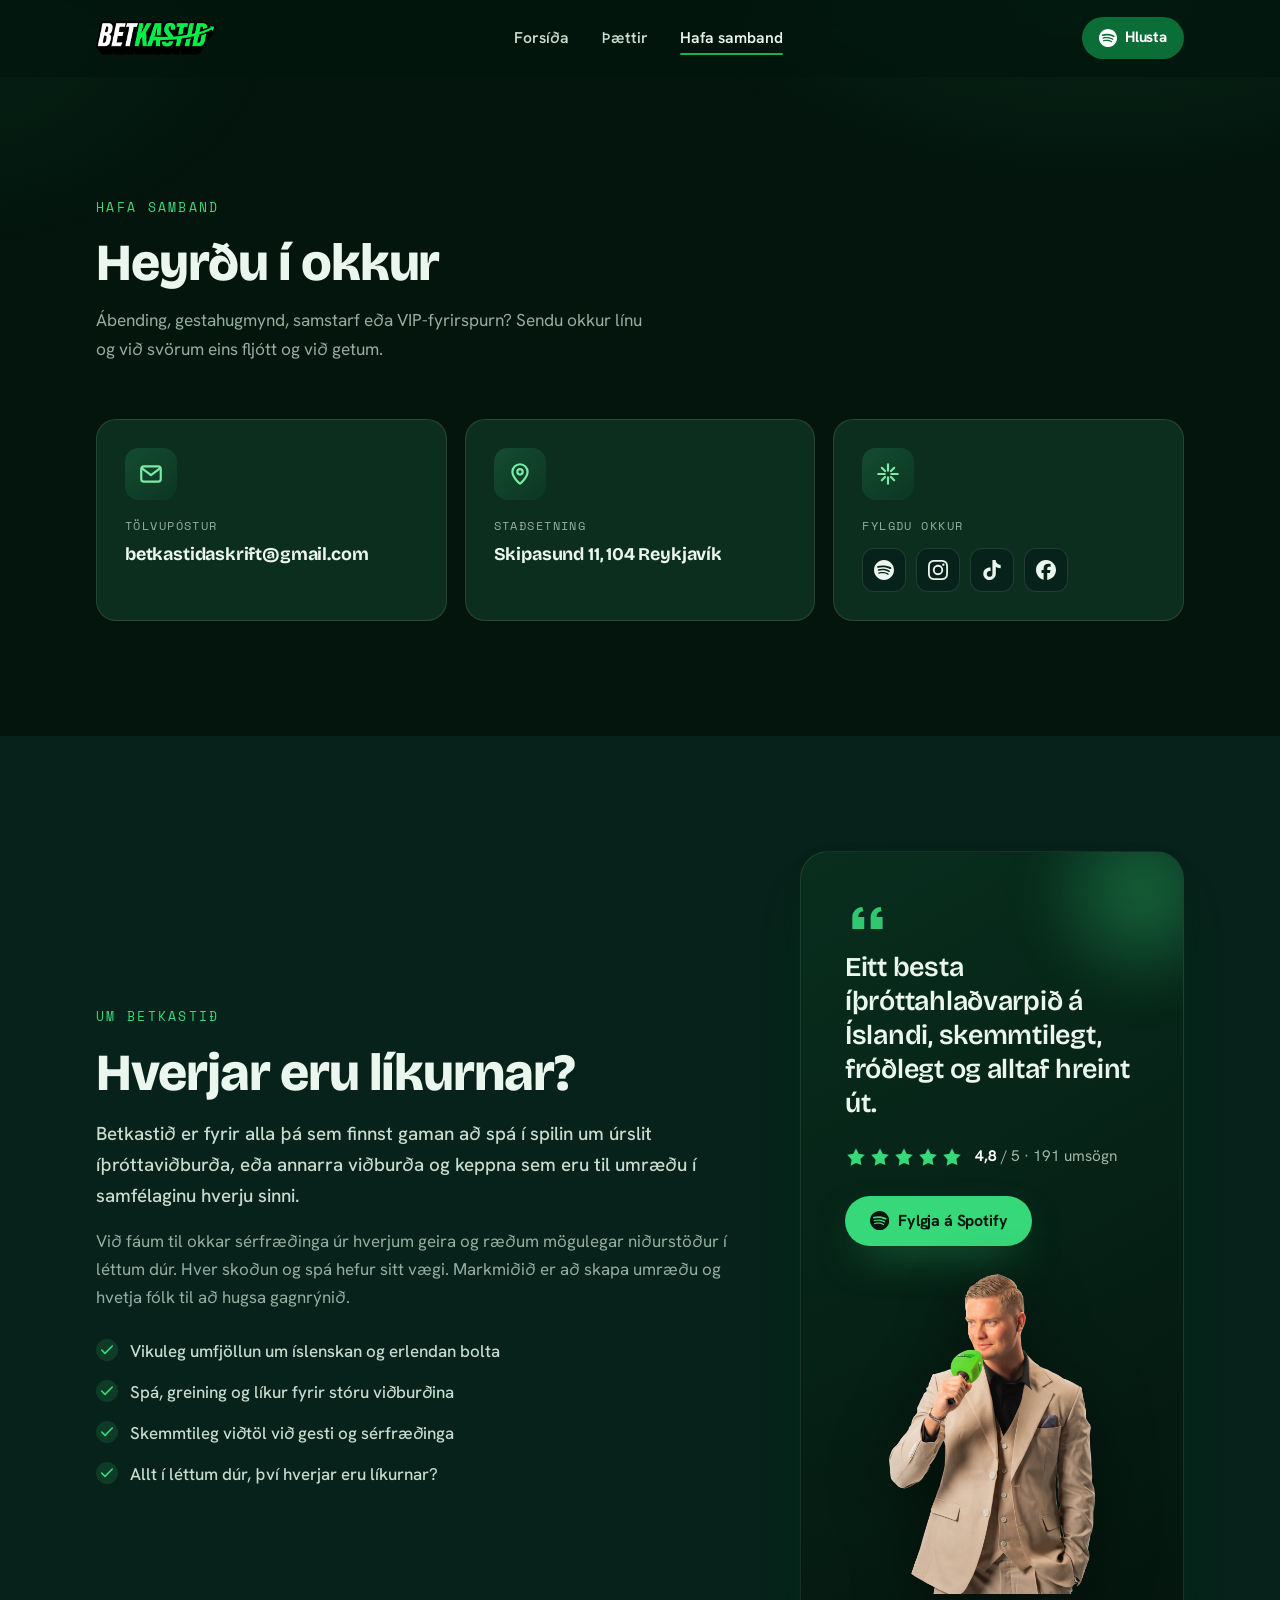
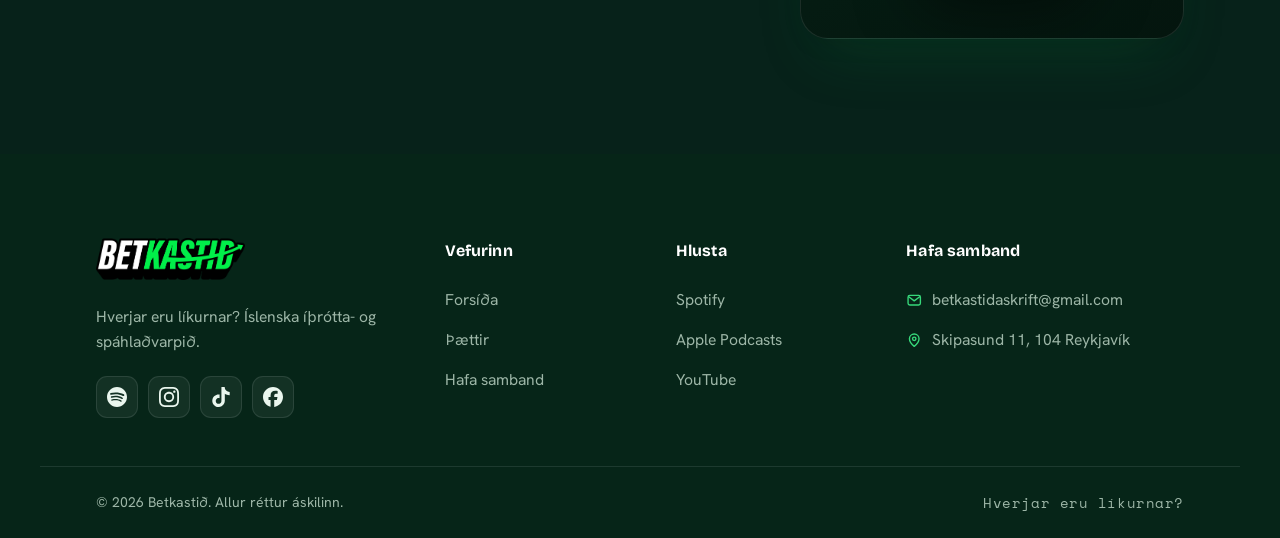
==== hafa-samband.html @ cb07dd70 "Episode pages, em-dash/responsible cleanup, merged "Annað" and sort - Clicking an episode now opens " ====
<!DOCTYPE html>
<html lang="is">
<head>
  <meta charset="UTF-8" />
  <meta name="viewport" content="width=device-width, initial-scale=1" />
  <script>document.documentElement.classList.add("js");</script>
  <title>Hafa samband · Betkastið</title>
  <meta name="description" content="Hafðu samband við Betkastið: tölvupóstur, staðsetning og samfélagsmiðlar, og lestu örstutt um hlaðvarpið." />
  <meta name="theme-color" content="#062518" />
  <meta name="color-scheme" content="dark" />
  <link rel="canonical" href="https://betkastid.is/hafa-samband.html" />

  <!-- Open Graph / social -->
  <meta property="og:type" content="website" />
  <meta property="og:title" content="Hafa samband · Betkastið" />
  <meta property="og:description" content="Hafðu samband við Betkastið: tölvupóstur, staðsetning og samfélagsmiðlar, og lestu örstutt um hlaðvarpið." />
  <meta property="og:locale" content="is_IS" />
  <meta property="og:site_name" content="Betkastið" />
  <meta property="og:url" content="https://betkastid.is/hafa-samband.html" />
  <meta property="og:image" content="https://betkastid.is/assets/cover-betkastid.jpg" />
  <meta property="og:image:width" content="1200" />
  <meta property="og:image:height" content="1200" />
  <meta property="og:image:alt" content="Betkastið, íþrótta- og spáhlaðvarp" />
  <meta name="twitter:card" content="summary_large_image" />
  <meta name="twitter:image" content="https://betkastid.is/assets/cover-betkastid.jpg" />

  <!-- Favicon / app icons -->
  <link rel="icon" type="image/png" sizes="32x32" href="assets/favicon-32.png" />
  <link rel="icon" type="image/png" sizes="512x512" href="assets/icon-512.png" />
  <link rel="apple-touch-icon" href="assets/apple-touch-icon.png" />

  <link rel="preconnect" href="https://fonts.googleapis.com" />
  <link rel="preconnect" href="https://fonts.gstatic.com" crossorigin />
  <link href="https://fonts.googleapis.com/css2?family=Bricolage+Grotesque:opsz,wght@12..96,600;12..96,700;12..96,800&family=Hanken+Grotesk:wght@400;500;600;700&family=Space+Mono:wght@400;700&display=swap" rel="stylesheet" />

  <link rel="stylesheet" href="styles.css" />
</head>
<body>
  <a class="skip-link" href="#efni">Beint í meginmál</a>

  <svg aria-hidden="true" focusable="false" width="0" height="0" style="position:absolute">
    <!-- Brand glyphs (fill, 24x24) -->
    <symbol id="i-spotify" viewBox="0 0 24 24"><path d="M12 0C5.4 0 0 5.4 0 12s5.4 12 12 12 12-5.4 12-12S18.66 0 12 0zm5.521 17.34c-.24.359-.66.48-1.021.24-2.82-1.74-6.36-2.101-10.561-1.141-.418.122-.779-.179-.899-.539-.12-.421.18-.78.54-.9 4.56-1.021 8.52-.6 11.64 1.32.42.18.479.659.301 1.02zm1.44-3.3c-.301.42-.841.6-1.262.3-3.239-1.98-8.159-2.58-11.939-1.38-.479.12-1.02-.12-1.14-.6-.12-.48.12-1.021.6-1.141C9.6 9.9 15 10.561 18.72 12.84c.361.181.54.78.241 1.2zm.12-3.36C15.24 8.4 8.82 8.16 5.16 9.301c-.6.179-1.2-.181-1.38-.721-.18-.601.18-1.2.72-1.381 4.26-1.26 11.28-1.02 15.721 1.621.539.3.719 1.02.419 1.56-.299.421-1.02.599-1.559.3z"/></symbol>
    <symbol id="i-apple" viewBox="0 0 24 24"><path d="M5.34 0A5.328 5.328 0 000 5.34v13.32A5.328 5.328 0 005.34 24h13.32A5.328 5.328 0 0024 18.66V5.34A5.328 5.328 0 0018.66 0zm6.525 2.568c2.336 0 4.448.902 6.056 2.587 1.224 1.272 1.912 2.619 2.264 4.392.12.59.12 2.2.007 2.864a8.506 8.506 0 01-3.24 5.296c-.608.46-2.096 1.261-2.336 1.261-.088 0-.096-.091-.056-.46.072-.592.144-.715.48-.856.536-.224 1.448-.874 2.008-1.435a7.644 7.644 0 002.008-3.536c.208-.824.184-2.656-.048-3.504-.728-2.696-2.928-4.792-5.624-5.352-.784-.16-2.208-.16-3 0-2.728.56-4.984 2.76-5.672 5.528-.184.752-.184 2.584 0 3.336.456 1.832 1.64 3.512 3.192 4.512.304.2.672.408.824.472.336.144.408.264.472.856.04.36.03.464-.056.464-.056 0-.464-.176-.896-.384l-.04-.03c-2.472-1.216-4.056-3.274-4.632-6.012-.144-.706-.168-2.392-.03-3.04.36-1.74 1.048-3.1 2.192-4.304 1.648-1.737 3.768-2.656 6.128-2.656zm.134 2.81c.409.004.803.04 1.106.106 2.784.62 4.76 3.408 4.376 6.174-.152 1.114-.536 2.03-1.216 2.88-.336.43-1.152 1.15-1.296 1.15-.023 0-.048-.272-.048-.603v-.605l.416-.496c1.568-1.878 1.456-4.502-.256-6.224-.664-.67-1.432-1.064-2.424-1.246-.64-.118-.776-.118-1.448-.008-1.02.167-1.81.562-2.512 1.256-1.72 1.704-1.832 4.342-.264 6.222l.413.496v.608c0 .336-.027.608-.06.608-.03 0-.264-.16-.512-.36l-.034-.011c-.832-.664-1.568-1.842-1.872-2.997-.184-.698-.184-2.024.008-2.72.504-1.878 1.888-3.335 3.808-4.019.41-.145 1.133-.22 1.814-.211zm-.13 2.99c.31 0 .62.06.844.178.488.253.888.745 1.04 1.259.464 1.578-1.208 2.96-2.72 2.254h-.015c-.712-.331-1.096-.956-1.104-1.77 0-.733.408-1.371 1.112-1.745.224-.117.534-.176.844-.176zm-.011 4.728c.988-.004 1.706.349 1.97.97.198.464.124 1.932-.218 4.302-.232 1.656-.36 2.074-.68 2.356-.44.39-1.064.498-1.656.288h-.003c-.716-.257-.87-.605-1.164-2.644-.341-2.37-.416-3.838-.218-4.302.262-.616.974-.966 1.97-.97z"/></symbol>
    <symbol id="i-youtube" viewBox="0 0 24 24"><path d="M23.498 6.186a3.016 3.016 0 0 0-2.122-2.136C19.505 3.545 12 3.545 12 3.545s-7.505 0-9.377.505A3.017 3.017 0 0 0 .502 6.186C0 8.07 0 12 0 12s0 3.93.502 5.814a3.016 3.016 0 0 0 2.122 2.136c1.871.505 9.376.505 9.376.505s7.505 0 9.377-.505a3.015 3.015 0 0 0 2.122-2.136C24 15.93 24 12 24 12s0-3.93-.502-5.814zM9.545 15.568V8.432L15.818 12l-6.273 3.568z"/></symbol>
    <symbol id="i-instagram" viewBox="0 0 24 24"><path d="M7.0301.084c-1.2768.0602-2.1487.264-2.911.5634-.7888.3075-1.4575.72-2.1228 1.3877-.6652.6677-1.075 1.3368-1.3802 2.127-.2954.7638-.4956 1.6365-.552 2.914-.0564 1.2775-.0689 1.6882-.0626 4.947.0062 3.2586.0206 3.6671.0825 4.9473.061 1.2765.264 2.1482.5635 2.9107.308.7889.72 1.4573 1.388 2.1228.6679.6655 1.3365 1.0743 2.1285 1.38.7632.295 1.6361.4961 2.9134.552 1.2773.056 1.6884.069 4.9462.0627 3.2578-.0062 3.668-.0207 4.9478-.0814 1.28-.0607 2.147-.2652 2.9098-.5633.7889-.3086 1.4578-.72 2.1228-1.3881.665-.6682 1.0745-1.3378 1.3795-2.1284.2957-.7632.4966-1.636.552-2.9124.056-1.2809.0692-1.6898.063-4.948-.0063-3.2583-.021-3.6668-.0817-4.9465-.0607-1.2797-.264-2.1487-.5633-2.9117-.3084-.7889-.72-1.4568-1.3876-2.1228C21.2982 1.33 20.628.9208 19.8378.6165 19.074.321 18.2017.1197 16.9244.0645 15.6471.0093 15.236-.005 11.977.0014 8.718.0076 8.31.0215 7.0301.0839m.1402 21.6932c-1.17-.0509-1.8053-.2453-2.2287-.408-.5606-.216-.96-.4771-1.3819-.895-.422-.4178-.6811-.8186-.9-1.378-.1644-.4234-.3624-1.058-.4171-2.228-.0595-1.2645-.072-1.6442-.079-4.848-.007-3.2037.0053-3.583.0607-4.848.05-1.169.2456-1.805.408-2.2282.216-.5613.4762-.96.895-1.3816.4188-.4217.8184-.6814 1.3783-.9003.423-.1651 1.0575-.3614 2.227-.4171 1.2655-.06 1.6447-.072 4.848-.079 3.2033-.007 3.5835.005 4.8495.0608 1.169.0508 1.8053.2445 2.228.408.5608.216.96.4754 1.3816.895.4217.4194.6816.8176.9005 1.3787.1653.4217.3617 1.056.4169 2.2263.0602 1.2655.0739 1.645.0796 4.848.0058 3.203-.0055 3.5834-.061 4.848-.051 1.17-.245 1.8055-.408 2.2294-.216.5604-.4763.96-.8954 1.3814-.419.4215-.8181.6811-1.3783.9-.4224.1649-1.0577.3617-2.2262.4174-1.2656.0595-1.6448.072-4.8493.079-3.2045.007-3.5825-.006-4.848-.0608M16.953 5.5864A1.44 1.44 0 1 0 18.39 4.144a1.44 1.44 0 0 0-1.437 1.4424M5.8385 12.012c.0067 3.4032 2.7706 6.1557 6.173 6.1493 3.4026-.0065 6.157-2.7701 6.1506-6.1733-.0065-3.4032-2.771-6.1565-6.174-6.1498-3.403.0067-6.156 2.771-6.1496 6.1738M8 12.0077a4 4 0 1 1 4.008 3.9921A3.9996 3.9996 0 0 1 8 12.0077"/></symbol>
    <symbol id="i-tiktok" viewBox="0 0 24 24"><path d="M12.525.02c1.31-.02 2.61-.01 3.91-.02.08 1.53.63 3.09 1.75 4.17 1.12 1.11 2.7 1.62 4.24 1.79v4.03c-1.44-.05-2.89-.35-4.2-.97-.57-.26-1.1-.59-1.62-.93-.01 2.92.01 5.84-.02 8.75-.08 1.4-.54 2.79-1.35 3.94-1.31 1.92-3.58 3.17-5.91 3.21-1.43.08-2.86-.31-4.08-1.03-2.02-1.19-3.44-3.37-3.65-5.71-.02-.5-.03-1-.01-1.49.18-1.9 1.12-3.72 2.58-4.96 1.66-1.44 3.98-2.13 6.15-1.72.02 1.48-.04 2.96-.04 4.44-.99-.32-2.15-.23-3.02.37-.63.41-1.11 1.04-1.36 1.75-.21.51-.15 1.07-.14 1.61.24 1.64 1.82 3.02 3.5 2.87 1.12-.01 2.19-.66 2.77-1.61.19-.33.4-.67.41-1.06.1-1.79.06-3.57.07-5.36.01-4.03-.01-8.05.02-12.07z"/></symbol>
    <symbol id="i-facebook" viewBox="0 0 24 24"><path d="M9.101 23.691v-7.98H6.627v-3.667h2.474v-1.58c0-4.085 1.848-5.978 5.858-5.978.401 0 .955.042 1.468.103a8.68 8.68 0 0 1 1.141.195v3.325a8.623 8.623 0 0 0-.653-.036 26.805 26.805 0 0 0-.733-.009c-.707 0-1.259.096-1.675.309a1.686 1.686 0 0 0-.679.622c-.258.42-.374.995-.374 1.752v1.297h3.919l-.386 2.103-.287 1.564h-3.246v8.245C19.396 23.238 24 18.179 24 12.044c0-6.627-5.373-12-12-12s-12 5.373-12 12c0 5.625 3.872 10.35 9.101 11.647z"/></symbol>

    <!-- UI glyphs (stroke, 24x24) -->
    <symbol id="i-play" viewBox="0 0 24 24"><path d="M7 5.5v13a1 1 0 0 0 1.52.86l10.5-6.5a1 1 0 0 0 0-1.72L8.52 4.64A1 1 0 0 0 7 5.5Z"/></symbol>
    <symbol id="i-pause" viewBox="0 0 24 24"><rect x="6" y="5" width="4" height="14" rx="1.4"/><rect x="14" y="5" width="4" height="14" rx="1.4"/></symbol>
    <symbol id="i-arrow-ur" viewBox="0 0 24 24" fill="none" stroke="currentColor" stroke-width="2" stroke-linecap="round" stroke-linejoin="round"><path d="M7 17 17 7"/><path d="M8 7h9v9"/></symbol>
    <symbol id="i-arrow-r" viewBox="0 0 24 24" fill="none" stroke="currentColor" stroke-width="2" stroke-linecap="round" stroke-linejoin="round"><path d="M5 12h14"/><path d="m13 6 6 6-6 6"/></symbol>
    <symbol id="i-menu" viewBox="0 0 24 24" fill="none" stroke="currentColor" stroke-width="2" stroke-linecap="round"><path d="M3 6h18M3 12h18M3 18h18"/></symbol>
    <symbol id="i-close" viewBox="0 0 24 24" fill="none" stroke="currentColor" stroke-width="2" stroke-linecap="round"><path d="M6 6 18 18M18 6 6 18"/></symbol>
    <symbol id="i-search" viewBox="0 0 24 24" fill="none" stroke="currentColor" stroke-width="2" stroke-linecap="round" stroke-linejoin="round"><circle cx="11" cy="11" r="7"/><path d="m20 20-3.6-3.6"/></symbol>
    <symbol id="i-star" viewBox="0 0 24 24"><path d="m12 2.5 2.95 5.98 6.6.96-4.77 4.65 1.12 6.57L12 18.56l-5.9 3.1 1.13-6.57L2.45 9.44l6.6-.96L12 2.5Z"/></symbol>
    <symbol id="i-check" viewBox="0 0 24 24" fill="none" stroke="currentColor" stroke-width="2.4" stroke-linecap="round" stroke-linejoin="round"><path d="m20 6-11 11-5-5"/></symbol>
    <symbol id="i-trend" viewBox="0 0 24 24" fill="none" stroke="currentColor" stroke-width="2" stroke-linecap="round" stroke-linejoin="round"><path d="M3 17 9 11l4 4 8-8"/><path d="M15 4h6v6"/></symbol>
    <symbol id="i-mic" viewBox="0 0 24 24" fill="none" stroke="currentColor" stroke-width="2" stroke-linecap="round" stroke-linejoin="round"><rect x="9" y="2" width="6" height="12" rx="3"/><path d="M5 11a7 7 0 0 0 14 0M12 18v4"/></symbol>
    <symbol id="i-calendar" viewBox="0 0 24 24" fill="none" stroke="currentColor" stroke-width="2" stroke-linecap="round" stroke-linejoin="round"><rect x="3" y="5" width="18" height="16" rx="2.5"/><path d="M3 9h18M8 3v4M16 3v4"/></symbol>
    <symbol id="i-ball" viewBox="0 0 24 24" fill="none" stroke="currentColor" stroke-width="2" stroke-linecap="round" stroke-linejoin="round"><circle cx="12" cy="12" r="9"/><path d="M12 7.5 15.5 10l-1.3 4h-4.4L8.5 10 12 7.5Z"/><path d="M12 3v4.5M5 9.5l3.5.5M19 9.5l-3.5.5M8 21l1.8-4M16 21l-1.8-4"/></symbol>
    <symbol id="i-trophy" viewBox="0 0 24 24" fill="none" stroke="currentColor" stroke-width="2" stroke-linecap="round" stroke-linejoin="round"><path d="M7 4h10v5a5 5 0 0 1-10 0V4Z"/><path d="M7 6H4v1a3 3 0 0 0 3 3M17 6h3v1a3 3 0 0 1-3 3M9 19h6M12 14v5"/></symbol>
    <symbol id="i-shield" viewBox="0 0 24 24" fill="none" stroke="currentColor" stroke-width="2" stroke-linecap="round" stroke-linejoin="round"><path d="M12 3 5 6v5c0 4.2 2.9 8 7 9 4.1-1 7-4.8 7-9V6l-7-3Z"/><path d="m9.5 12 1.8 1.8 3.5-3.6"/></symbol>
    <symbol id="i-mail" viewBox="0 0 24 24" fill="none" stroke="currentColor" stroke-width="2" stroke-linecap="round" stroke-linejoin="round"><rect x="3" y="5" width="18" height="14" rx="2.5"/><path d="m4 7 8 6 8-6"/></symbol>
    <symbol id="i-pin" viewBox="0 0 24 24" fill="none" stroke="currentColor" stroke-width="2" stroke-linecap="round" stroke-linejoin="round"><path d="M12 21s7-5.5 7-11a7 7 0 0 0-14 0c0 5.5 7 11 7 11Z"/><circle cx="12" cy="10" r="2.5"/></symbol>
    <symbol id="i-spark" viewBox="0 0 24 24" fill="none" stroke="currentColor" stroke-width="2" stroke-linecap="round" stroke-linejoin="round"><path d="M12 3v6M12 15v6M3 12h6M15 12h6"/><path d="m6.3 6.3 3 3M14.7 14.7l3 3M17.7 6.3l-3 3M9.3 14.7l-3 3"/></symbol>
    <symbol id="i-quote" viewBox="0 0 24 24"><path d="M9.5 6C6.5 6 4 8.5 4 11.5V18h6.5v-6.5H7.2c0-1.8 1-3 2.8-3.2L9.5 6Zm10 0c-3 0-5.5 2.5-5.5 5.5V18H20.5v-6.5h-3.3c0-1.8 1-3 2.8-3.2L19.5 6Z"/></symbol>
  </svg>

  <!-- ============ HEADER ============ -->
  <header class="site-header" id="efst" data-header>
    <div class="container header-inner">
      <a class="brand" href="index.html" aria-label="Betkastið forsíða">
        <img class="brand-logo" src="assets/logo-betkastid.png" alt="Betkastið" width="778" height="220" />
      </a>

      <nav class="nav" id="primary-nav" aria-label="Aðalvalmynd">
        <a href="index.html">Forsíða</a>
        <a href="thaettir.html">Þættir</a>
        <a href="hafa-samband.html" aria-current="page">Hafa samband</a>
      </nav>

      <div class="header-actions">
        <a class="btn btn-primary btn-sm" href="https://open.spotify.com/show/7bT5TGtyCpSrZZnTYmk7fm" target="_blank" rel="noopener">
          <svg class="ic" aria-hidden="true"><use href="#i-spotify"></use></svg>
          <span>Hlusta</span>
        </a>
        <button class="nav-toggle" type="button" aria-label="Opna valmynd" aria-expanded="false" aria-controls="primary-nav" data-nav-toggle>
          <svg class="ic" aria-hidden="true"><use href="#i-menu"></use></svg>
        </button>
      </div>
    </div>
  </header>

  <main id="efni">

    <!-- ============ CONTACT ============ -->
    <section class="section" id="hafa-samband">
      <div class="container">
        <header class="section-head" data-reveal>
          <p class="eyebrow">Hafa samband</p>
          <h1 class="section-title">Heyrðu í okkur</h1>
          <p class="section-sub">Ábending, gestahugmynd, samstarf eða VIP-fyrirspurn? Sendu okkur línu og við svörum eins fljótt og við getum.</p>
        </header>

        <div class="contact-grid">
          <a class="contact-card" href="mailto:betkastidaskrift@gmail.com" data-reveal>
            <span class="contact-ic"><svg aria-hidden="true"><use href="#i-mail"></use></svg></span>
            <span class="contact-label">Tölvupóstur</span>
            <span class="contact-value">betkastidaskrift@gmail.com</span>
          </a>
          <div class="contact-card" data-reveal>
            <span class="contact-ic"><svg aria-hidden="true"><use href="#i-pin"></use></svg></span>
            <span class="contact-label">Staðsetning</span>
            <span class="contact-value">Skipasund 11, 104 Reykjavík</span>
          </div>
          <div class="contact-card" data-reveal>
            <span class="contact-ic"><svg aria-hidden="true"><use href="#i-spark"></use></svg></span>
            <span class="contact-label">Fylgdu okkur</span>
            <span class="contact-socials">
              <a href="https://open.spotify.com/show/7bT5TGtyCpSrZZnTYmk7fm" target="_blank" rel="noopener" aria-label="Spotify"><svg class="ic" aria-hidden="true"><use href="#i-spotify"></use></svg></a>
              <a href="https://www.instagram.com/betkastid/" target="_blank" rel="noopener" aria-label="Instagram"><svg class="ic" aria-hidden="true"><use href="#i-instagram"></use></svg></a>
              <a href="https://www.tiktok.com/@betkastid" target="_blank" rel="noopener" aria-label="TikTok"><svg class="ic" aria-hidden="true"><use href="#i-tiktok"></use></svg></a>
              <a href="https://www.facebook.com/search/top?q=Betkasti%C3%B0" target="_blank" rel="noopener" aria-label="Facebook"><svg class="ic" aria-hidden="true"><use href="#i-facebook"></use></svg></a>
            </span>
          </div>
        </div>
      </div>
    </section>

    <!-- ============ ABOUT ============ -->
    <section class="section section-alt" id="um">
      <div class="container about-grid">
        <div class="about-copy" data-reveal>
          <p class="eyebrow">Um Betkastið</p>
          <h2 class="section-title">Hverjar eru líkurnar?</h2>
          <p class="about-lead">
            Betkastið er fyrir alla þá sem finnst gaman að spá í spilin um úrslit
            íþróttaviðburða, eða annarra viðburða og keppna sem eru til umræðu í
            samfélaginu hverju sinni.
          </p>
          <p>
            Við fáum til okkar sérfræðinga úr hverjum geira og ræðum mögulegar
            niðurstöður í léttum dúr. Hver skoðun og spá hefur sitt vægi. Markmiðið
            er að skapa umræðu og hvetja fólk til að hugsa gagnrýnið.
          </p>
          <ul class="about-list">
            <li><svg class="ic" aria-hidden="true"><use href="#i-check"></use></svg> Vikuleg umfjöllun um íslenskan og erlendan bolta</li>
            <li><svg class="ic" aria-hidden="true"><use href="#i-check"></use></svg> Spá, greining og líkur fyrir stóru viðburðina</li>
            <li><svg class="ic" aria-hidden="true"><use href="#i-check"></use></svg> Skemmtileg viðtöl við gesti og sérfræðinga</li>
            <li><svg class="ic" aria-hidden="true"><use href="#i-check"></use></svg> Allt í léttum dúr, því hverjar eru líkurnar?</li>
          </ul>
        </div>

        <aside class="about-panel" data-reveal>
          <svg class="quote-mark" aria-hidden="true"><use href="#i-quote"></use></svg>
          <p class="about-quote">Eitt besta íþróttahlaðvarpið á Íslandi, skemmtilegt, fróðlegt og alltaf hreint út.</p>
          <div class="about-rate">
            <span class="stars stars-lg" aria-hidden="true">
              <svg class="ic"><use href="#i-star"></use></svg>
              <svg class="ic"><use href="#i-star"></use></svg>
              <svg class="ic"><use href="#i-star"></use></svg>
              <svg class="ic"><use href="#i-star"></use></svg>
              <svg class="ic"><use href="#i-star"></use></svg>
            </span>
            <span class="about-rate-num"><strong>4,8</strong> / 5 · 191 umsögn</span>
          </div>
          <a class="btn btn-bright about-cta" href="https://open.spotify.com/show/7bT5TGtyCpSrZZnTYmk7fm" target="_blank" rel="noopener">
            <svg class="ic" aria-hidden="true"><use href="#i-spotify"></use></svg>
            Fylgja á Spotify
          </a>
          <img class="about-host" src="assets/host-mic.webp" alt="Umsjónarmaður Betkastsins með græna hljóðnemann" width="800" height="1240" loading="lazy" />
        </aside>
      </div>
    </section>
  </main>

  <!-- ============ FOOTER ============ -->
  <footer class="site-footer">
    <div class="container footer-grid">
      <div class="footer-brand">
        <a class="brand brand-footer" href="index.html" aria-label="Betkastið forsíða">
          <img class="brand-logo brand-logo-footer" src="assets/logo-betkastid.png" alt="Betkastið" width="778" height="220" />
        </a>
        <p class="footer-tag">Hverjar eru líkurnar? Íslenska íþrótta- og spáhlaðvarpið.</p>
        <div class="footer-social">
          <a href="https://open.spotify.com/show/7bT5TGtyCpSrZZnTYmk7fm" target="_blank" rel="noopener" aria-label="Betkastið á Spotify"><svg class="ic" aria-hidden="true"><use href="#i-spotify"></use></svg></a>
          <a href="https://www.instagram.com/betkastid/" target="_blank" rel="noopener" aria-label="Betkastið á Instagram"><svg class="ic" aria-hidden="true"><use href="#i-instagram"></use></svg></a>
          <a href="https://www.tiktok.com/@betkastid" target="_blank" rel="noopener" aria-label="Betkastið á TikTok"><svg class="ic" aria-hidden="true"><use href="#i-tiktok"></use></svg></a>
          <a href="https://www.facebook.com/search/top?q=Betkasti%C3%B0" target="_blank" rel="noopener" aria-label="Betkastið á Facebook"><svg class="ic" aria-hidden="true"><use href="#i-facebook"></use></svg></a>
        </div>
      </div>

      <nav class="footer-col" aria-label="Vefurinn">
        <h3>Vefurinn</h3>
        <a href="index.html">Forsíða</a>
        <a href="thaettir.html">Þættir</a>
        <a href="hafa-samband.html">Hafa samband</a>
      </nav>

      <nav class="footer-col" aria-label="Hlusta">
        <h3>Hlusta</h3>
        <a href="https://open.spotify.com/show/7bT5TGtyCpSrZZnTYmk7fm" target="_blank" rel="noopener">Spotify</a>
        <a href="https://podcasts.apple.com/is/search?term=Betkasti%C3%B0" target="_blank" rel="noopener">Apple Podcasts</a>
        <a href="https://www.youtube.com/results?search_query=Betkasti%C3%B0" target="_blank" rel="noopener">YouTube</a>
      </nav>

      <div class="footer-col">
        <h3>Hafa samband</h3>
        <a href="mailto:betkastidaskrift@gmail.com">
          <svg class="ic ic-inline" aria-hidden="true"><use href="#i-mail"></use></svg>
          betkastidaskrift@gmail.com
        </a>
        <p class="footer-contact">
          <svg class="ic ic-inline" aria-hidden="true"><use href="#i-pin"></use></svg>
          Skipasund 11, 104 Reykjavík
        </p>
      </div>
    </div>

    <div class="container footer-bottom">
      <p>© <span data-year>2026</span> Betkastið. Allur réttur áskilinn.</p>
      <p class="footer-meta">Hverjar eru líkurnar?</p>
    </div>
  </footer>

  <script src="script.js" defer></script>
</body>
</html>
---- styles.css ----
/* =================================================================
   Betkastið — landing page
   Aesthetic: editorial sports-book. Light base, deep-emerald drama,
   vivid green accents. Bricolage Grotesque / Hanken Grotesk / Space Mono.
   ================================================================= */

/* ---------- Tokens ---------- */
:root {
  /* Surfaces (dark emerald base) */
  --bg:          #04150E;
  --bg-alt:      #07221A;
  --surface:     #0C2E1F;
  --surface-2:   #0A2A1C;

  /* Ink (on dark) */
  --ink:         #EAF6EE;
  --ink-soft:    #C7DBCF;
  --muted:       #95AEA0;
  --line:        rgba(233,246,238,.12);
  --line-strong: rgba(233,246,238,.22);

  /* Greens */
  --green-900:   #06231A;
  --green-800:   #0A3322;
  --green-700:   #0A6E36;
  --green-600:   #0E8F45;
  --green-500:   #17B257;
  --green-400:   #36D87A;
  --green-300:   #7CEBA8;
  --green-ink:   #0A5C2E;

  /* Deep emerald (dark sections) */
  --emerald-950: #04150E;
  --emerald-900: #062518;
  --emerald-850: #082E1E;
  --on-dark:     #EAF6EE;
  --on-dark-mut: #9DB6A7;

  /* Effects */
  --shadow-sm:  0 1px 2px rgba(8,19,12,.06), 0 1px 1px rgba(8,19,12,.04);
  --shadow-md:  0 4px 12px -2px rgba(8,19,12,.08), 0 12px 28px -10px rgba(10,110,54,.16);
  --shadow-lg:  0 8px 24px -6px rgba(8,19,12,.12), 0 30px 60px -22px rgba(10,110,54,.30);
  --shadow-bright: 0 18px 44px -16px rgba(54,216,122,.55);

  --radius:    20px;
  --radius-sm: 12px;
  --radius-lg: 28px;

  --container: 1200px;
  --gutter: clamp(20px, 5vw, 56px);

  --ease: cubic-bezier(.22,.61,.36,1);

  --font-display: "Bricolage Grotesque", Georgia, serif;
  --font-body: "Hanken Grotesk", system-ui, sans-serif;
  --font-mono: "Space Mono", ui-monospace, monospace;
}

/* ---------- Reset ---------- */
*, *::before, *::after { box-sizing: border-box; }
* { margin: 0; }
html { -webkit-text-size-adjust: 100%; scroll-behavior: smooth; }
@media (prefers-reduced-motion: reduce) { html { scroll-behavior: auto; } }

body {
  font-family: var(--font-body);
  font-size: clamp(1rem, 0.96rem + 0.2vw, 1.0625rem);
  line-height: 1.65;
  color: var(--ink);
  background: var(--bg);
  -webkit-font-smoothing: antialiased;
  text-rendering: optimizeLegibility;
  overflow-x: hidden;
}

img, svg { display: block; max-width: 100%; }
a { color: inherit; text-decoration: none; }
ul { list-style: none; padding: 0; }

/* Icons */
.ic { width: 1.15em; height: 1.15em; fill: currentColor; flex: none; }
.ic-inline { width: 1.05em; height: 1.05em; vertical-align: -2px; }

/* Focus */
:focus-visible {
  outline: 3px solid var(--green-500);
  outline-offset: 2px;
  border-radius: 6px;
}
.hero :focus-visible,
.cta-band :focus-visible,
.site-footer :focus-visible { outline-color: var(--green-400); }

/* Selection */
::selection { background: var(--green-400); color: var(--emerald-950); }

/* Skip link */
.skip-link {
  position: absolute;
  left: 16px; top: -100px;
  z-index: 200;
  background: var(--emerald-900);
  color: var(--on-dark);
  padding: 12px 18px;
  border-radius: 10px;
  font-weight: 600;
  transition: top .2s var(--ease);
}
.skip-link:focus { top: 16px; }

/* ---------- Layout ---------- */
.container { width: 100%; max-width: var(--container); margin-inline: auto; padding-inline: var(--gutter); }
.section { padding-block: clamp(64px, 9vw, 124px); }
.section-alt { background: var(--bg-alt); }

/* ---------- Eyebrow / section heads ---------- */
.eyebrow {
  font-family: var(--font-mono);
  font-size: .8rem;
  letter-spacing: .18em;
  text-transform: uppercase;
  color: var(--green-700);
  display: inline-flex;
  align-items: center;
  gap: .6em;
  margin-bottom: 18px;
}
.eyebrow-on-dark { color: var(--green-400); }

.live-dot, .pulse {
  width: 9px; height: 9px; border-radius: 50%;
  background: var(--green-400);
  box-shadow: 0 0 0 0 rgba(54,216,122,.6);
  animation: pulse 2.2s infinite;
}
@keyframes pulse {
  0%   { box-shadow: 0 0 0 0 rgba(54,216,122,.6); }
  70%  { box-shadow: 0 0 0 10px rgba(54,216,122,0); }
  100% { box-shadow: 0 0 0 0 rgba(54,216,122,0); }
}

.section-head { max-width: 640px; margin-bottom: clamp(36px, 5vw, 56px); }
.section-head-row {
  max-width: none;
  display: flex; align-items: flex-end; justify-content: space-between;
  gap: 24px; flex-wrap: wrap;
}
.section-title {
  font-family: var(--font-display);
  font-weight: 800;
  font-size: clamp(2rem, 1.3rem + 3vw, 3.25rem);
  line-height: 1.04;
  letter-spacing: -.02em;
  color: var(--ink);
}
.section-sub { margin-top: 16px; color: var(--muted); font-size: 1.08rem; max-width: 56ch; }

/* ---------- Buttons ---------- */
.btn {
  --btn-bg: var(--green-700);
  --btn-fg: #fff;
  display: inline-flex; align-items: center; justify-content: center;
  gap: .55em;
  min-height: 50px;
  padding: 0 24px;
  font-family: var(--font-body);
  font-weight: 700;
  font-size: 1rem;
  line-height: 1;
  letter-spacing: -.01em;
  color: var(--btn-fg);
  background: var(--btn-bg);
  border: 1.5px solid transparent;
  border-radius: 999px;
  cursor: pointer;
  transition: transform .18s var(--ease), box-shadow .25s var(--ease), background .2s var(--ease), color .2s var(--ease);
  -webkit-tap-highlight-color: transparent;
  touch-action: manipulation;
}
.btn .ic { width: 1.2em; height: 1.2em; }
.btn:hover { transform: translateY(-2px); }
.btn:active { transform: translateY(0); }
.btn-sm { min-height: 42px; padding: 0 16px; font-size: .94rem; }

.btn-primary { box-shadow: var(--shadow-sm); }
.btn-primary:hover { background: var(--green-800); box-shadow: var(--shadow-md); }

.btn-bright { --btn-bg: var(--green-400); --btn-fg: var(--emerald-950); box-shadow: var(--shadow-bright); }
.btn-bright:hover { --btn-bg: var(--green-300); }

.btn-outline {
  --btn-fg: var(--ink);
  background: transparent;
  border-color: var(--line-strong);
}
.btn-outline:hover { background: var(--surface); border-color: var(--green-600); color: var(--green-ink); box-shadow: var(--shadow-sm); }

.btn-ghost-dark {
  --btn-fg: var(--on-dark);
  background: rgba(255,255,255,.06);
  border-color: rgba(234,246,238,.28);
  backdrop-filter: blur(4px);
}
.btn-ghost-dark:hover { background: rgba(255,255,255,.12); border-color: var(--green-400); color: #fff; }

/* ---------- Header ---------- */
.site-header {
  position: sticky; top: 0; z-index: 100;
  background: rgba(243,246,241,.72);
  backdrop-filter: saturate(140%) blur(14px);
  border-bottom: 1px solid transparent;
  transition: border-color .3s var(--ease), background .3s var(--ease), box-shadow .3s var(--ease);
}
.site-header[data-scrolled] {
  border-bottom-color: var(--line);
  background: rgba(243,246,241,.9);
  box-shadow: 0 6px 24px -18px rgba(8,19,12,.5);
}
.header-inner { display: flex; align-items: center; gap: 24px; height: 76px; }

.brand { display: inline-flex; align-items: center; gap: 11px; font-weight: 800; }
.brand-mark { color: var(--emerald-900); display: inline-flex; }
.brand-mark svg { border-radius: 11px; }
.brand-word {
  font-family: var(--font-display);
  font-size: 1.42rem;
  letter-spacing: -.02em;
  color: var(--ink);
}
.brand-logo { height: 34px; width: auto; }
.brand-logo-footer { height: 42px; }

.nav { display: flex; align-items: center; gap: 4px; margin-inline: auto; }
.nav a {
  position: relative;
  padding: 10px 14px;
  font-weight: 600;
  font-size: .98rem;
  color: var(--ink-soft);
  border-radius: 10px;
  transition: color .18s var(--ease), background .18s var(--ease);
}
.nav a::after {
  content: ""; position: absolute; left: 14px; right: 14px; bottom: 6px; height: 2px;
  background: var(--green-500); border-radius: 2px;
  transform: scaleX(0); transform-origin: left; transition: transform .22s var(--ease);
}
.nav a:hover, .nav a[aria-current="page"] { color: var(--ink); }
.nav a:hover::after, .nav a[aria-current="true"]::after, .nav a[aria-current="page"]::after { transform: scaleX(1); }

.header-actions { display: flex; align-items: center; gap: 10px; }
.nav-toggle {
  display: none;
  width: 46px; height: 46px;
  align-items: center; justify-content: center;
  background: var(--surface);
  border: 1.5px solid var(--line-strong);
  border-radius: 12px;
  color: var(--ink);
  cursor: pointer;
}
.nav-toggle .ic { width: 22px; height: 22px; }

/* ---------- Hero ---------- */
.hero {
  position: relative;
  background: radial-gradient(120% 130% at 80% -10%, var(--emerald-850) 0%, var(--emerald-900) 38%, var(--emerald-950) 100%);
  color: var(--on-dark);
  padding-top: clamp(48px, 7vw, 96px);
  isolation: isolate;
  overflow: hidden;
}
.hero-bg { position: absolute; inset: 0; z-index: -1; overflow: hidden; }
.glow { position: absolute; border-radius: 50%; filter: blur(70px); opacity: .5; }
.glow-1 { width: 520px; height: 520px; top: -160px; right: -120px; background: radial-gradient(circle, rgba(54,216,122,.55), transparent 65%); }
.glow-2 { width: 460px; height: 460px; bottom: -200px; left: -140px; background: radial-gradient(circle, rgba(23,178,87,.4), transparent 68%); }
.grid-lines {
  position: absolute; inset: 0;
  background-image: linear-gradient(rgba(234,246,238,.05) 1px, transparent 1px), linear-gradient(90deg, rgba(234,246,238,.05) 1px, transparent 1px);
  background-size: 56px 56px;
  mask-image: radial-gradient(120% 80% at 50% 0%, #000 30%, transparent 80%);
}

.hero-grid {
  display: grid;
  grid-template-columns: 1.05fr .95fr;
  gap: clamp(32px, 5vw, 72px);
  align-items: center;
  padding-bottom: clamp(56px, 7vw, 96px);
}
.hero-title {
  font-family: var(--font-display);
  font-weight: 800;
  font-size: clamp(3rem, 1.6rem + 7vw, 6.5rem);
  line-height: .92;
  letter-spacing: -.035em;
  color: #fff;
}
.hero-title .accent {
  color: var(--green-400);
  text-shadow: 0 0 38px rgba(54,216,122,.45);
}
.hero-lead {
  margin-top: 22px;
  max-width: 46ch;
  font-size: clamp(1.05rem, 1rem + .3vw, 1.2rem);
  color: var(--on-dark-mut);
}
.hero-cta { margin-top: 32px; display: flex; flex-wrap: wrap; gap: 14px; }
.hero-rating { margin-top: 28px; display: flex; align-items: center; gap: 12px; font-size: .96rem; color: var(--on-dark-mut); }
.hero-rating strong { color: #fff; }
.stars { display: inline-flex; gap: 2px; color: var(--green-400); }
.stars .ic { width: 18px; height: 18px; }
.stars-lg .ic { width: 22px; height: 22px; }

/* Feature card */
.feature-card {
  background: var(--surface);
  border-radius: var(--radius-lg);
  overflow: hidden;
  box-shadow: var(--shadow-lg);
  color: var(--ink);
  transform: rotate(.6deg);
  transition: transform .4s var(--ease);
}
.feature-card:hover { transform: rotate(0); }
.feature-art {
  position: relative;
  aspect-ratio: 16 / 10;
  padding: 22px;
  display: flex; flex-direction: column; justify-content: space-between;
  color: #fff; overflow: hidden;
}
.feature-art::after {
  content: ""; position: absolute; inset: 0;
  background-image: radial-gradient(rgba(255,255,255,.14) 1.4px, transparent 1.5px);
  background-size: 18px 18px; opacity: .5; mix-blend-mode: overlay;
}
.art-tag {
  align-self: flex-start;
  font-family: var(--font-mono); font-size: .72rem; letter-spacing: .14em; text-transform: uppercase;
  background: rgba(0,0,0,.32); color: #fff;
  padding: 6px 11px; border-radius: 999px; position: relative; z-index: 1;
}
.art-big {
  font-family: var(--font-display); font-weight: 800; line-height: .92;
  font-size: clamp(1.8rem, 1.2rem + 2.6vw, 2.9rem); letter-spacing: -.02em;
  position: relative; z-index: 1; text-shadow: 0 2px 20px rgba(0,0,0,.25);
}
.art-mark {
  font-family: var(--font-mono); font-size: .76rem; letter-spacing: .08em;
  color: rgba(255,255,255,.82); position: relative; z-index: 1;
}
.feature-body { padding: 24px clamp(20px, 3vw, 30px) 28px; }
.feature-kicker {
  font-family: var(--font-mono); font-size: .76rem; letter-spacing: .12em; text-transform: uppercase;
  color: var(--green-700); display: inline-flex; align-items: center; gap: .55em; margin-bottom: 12px;
}
.feature-title { font-family: var(--font-display); font-weight: 700; font-size: clamp(1.3rem, 1.1rem + 1vw, 1.7rem); line-height: 1.1; letter-spacing: -.02em; }
.feature-desc { margin-top: 12px; color: var(--muted); font-size: 1rem; }
.feature-play { margin-top: 22px; }
.feature-cover { width: 100%; aspect-ratio: 1 / 1; object-fit: cover; background: var(--emerald-900); }

/* Art gradients (cohesive green family, distinct per topic) */
.art-pl     { background: linear-gradient(140deg, #0A6E36, #062518 88%); }
.art-guest  { background: linear-gradient(140deg, #0E8F45, #064A4A 92%); }
.art-besta  { background: linear-gradient(140deg, #17B257, #0A3322 90%); }
.art-lengju { background: linear-gradient(140deg, #0A5C2E, #03241C 90%); }
.art-spa    { background: linear-gradient(140deg, #1C8F5A, #052B30 92%); }
.art-hand   { background: linear-gradient(140deg, #2BA15A, #07301F 90%); }

/* Odds ticker */
.ticker {
  border-top: 1px solid rgba(234,246,238,.12);
  border-bottom: 1px solid rgba(234,246,238,.12);
  background: rgba(0,0,0,.18);
  overflow: hidden;
  -webkit-mask-image: linear-gradient(90deg, transparent, #000 6%, #000 94%, transparent);
          mask-image: linear-gradient(90deg, transparent, #000 6%, #000 94%, transparent);
}
.ticker-track {
  display: flex; align-items: center; gap: 26px;
  padding-block: 14px;
  width: max-content;
  animation: ticker 38s linear infinite;
}
.ticker:hover .ticker-track { animation-play-state: paused; }
.ticker-track span {
  font-family: var(--font-mono); font-size: .82rem; letter-spacing: .14em; text-transform: uppercase;
  color: var(--on-dark-mut); white-space: nowrap;
}
.ticker-track .odd {
  color: var(--green-400); font-weight: 700;
  font-variant-numeric: tabular-nums;
  padding: 2px 10px; border: 1px solid rgba(54,216,122,.3); border-radius: 6px;
}
@keyframes ticker { to { transform: translateX(-50%); } }

/* ---------- Stats ---------- */
.stats { background: var(--emerald-950); color: var(--on-dark); }
.stats-grid {
  display: grid; grid-template-columns: repeat(4, 1fr);
  gap: 1px;
}
.stat {
  padding: clamp(34px, 5vw, 56px) 18px;
  text-align: center;
  position: relative;
}
.stat + .stat::before {
  content: ""; position: absolute; left: 0; top: 22%; bottom: 22%; width: 1px;
  background: rgba(234,246,238,.12);
}
.stat-num {
  display: block;
  font-family: var(--font-display); font-weight: 800;
  font-size: clamp(2.6rem, 1.6rem + 3.6vw, 4.2rem);
  line-height: 1; letter-spacing: -.03em;
  color: var(--green-400);
  font-variant-numeric: tabular-nums;
}
.stat-word { font-size: clamp(2rem, 1.4rem + 2.4vw, 3.1rem); }
.stat-label { display: block; margin-top: 12px; color: var(--on-dark-mut); font-size: .96rem; }

/* ---------- Platforms ---------- */
.platform-grid {
  display: grid; grid-template-columns: repeat(3, 1fr); gap: 16px;
}
.platform {
  display: flex; align-items: center; gap: 16px;
  padding: 20px 22px;
  background: var(--surface);
  border: 1.5px solid var(--line);
  border-radius: var(--radius);
  box-shadow: var(--shadow-sm);
  transition: transform .2s var(--ease), box-shadow .25s var(--ease), border-color .2s var(--ease);
}
.platform:hover { transform: translateY(-3px); box-shadow: var(--shadow-md); border-color: var(--green-300); }
.platform-ic { width: 30px; height: 30px; fill: var(--ink); flex: none; transition: fill .2s var(--ease); }
.platform-text { display: flex; flex-direction: column; gap: 2px; min-width: 0; }
.platform-name { font-family: var(--font-display); font-weight: 700; font-size: 1.12rem; letter-spacing: -.01em; }
.platform-meta { color: var(--muted); font-size: .9rem; }
.platform-go { width: 18px; height: 18px; margin-left: auto; color: var(--muted); transition: transform .2s var(--ease), color .2s var(--ease); }
.platform:hover .platform-go { color: var(--green-700); transform: translate(2px,-2px); }

.platform-feature {
  grid-column: span 3;
  background: linear-gradient(120deg, var(--emerald-900), var(--emerald-850));
  border-color: transparent; color: var(--on-dark);
}
.platform-feature .platform-meta { color: var(--on-dark-mut); }
.platform-feature .platform-go { color: var(--on-dark-mut); }
.platform-feature:hover { box-shadow: var(--shadow-lg); }

/* brand hover tints */
.platform.brand-spotify:hover .platform-ic   { fill: #1DB954; }
.platform-feature.brand-spotify .platform-ic  { fill: #1DB954; }
.platform.brand-instagram:hover .platform-ic { fill: #E1306C; }
.platform.brand-tiktok:hover .platform-ic    { fill: #010101; }
.platform.brand-facebook:hover .platform-ic  { fill: #1877F2; }

@media (min-width: 760px) {
  .platform-feature { display: flex; }
  .platform-feature .platform-name { font-size: 1.45rem; }
  .platform-feature .platform-ic { width: 40px; height: 40px; }
}

/* ---------- Categories ---------- */
.cat-grid { display: grid; grid-template-columns: repeat(3, 1fr); gap: 18px; }
.cat-card {
  display: flex; flex-direction: column;
  padding: 26px;
  background: var(--surface);
  border: 1.5px solid var(--line);
  border-radius: var(--radius);
  box-shadow: var(--shadow-sm);
  transition: transform .2s var(--ease), box-shadow .25s var(--ease), border-color .2s var(--ease);
}
.cat-card:hover { transform: translateY(-4px); box-shadow: var(--shadow-md); border-color: var(--green-300); }
.cat-ic {
  width: 52px; height: 52px; border-radius: 14px;
  display: inline-flex; align-items: center; justify-content: center;
  background: linear-gradient(140deg, rgba(23,178,87,.16), rgba(14,143,69,.08));
  color: var(--green-700);
  margin-bottom: 18px;
}
.cat-ic svg { width: 26px; height: 26px; }
.cat-name { font-family: var(--font-display); font-weight: 700; font-size: 1.28rem; letter-spacing: -.01em; }
.cat-desc { margin-top: 8px; color: var(--muted); font-size: .98rem; flex: 1; }
.cat-go {
  margin-top: 18px; display: inline-flex; align-items: center; gap: .4em;
  font-family: var(--font-mono); font-size: .8rem; letter-spacing: .08em; text-transform: uppercase;
  color: var(--green-700); font-weight: 700;
}
.cat-go .ic { width: 16px; height: 16px; transition: transform .2s var(--ease); }
.cat-card:hover .cat-go .ic { transform: translateX(4px); }

/* ---------- Episodes ---------- */
.ep-grid { display: grid; grid-template-columns: repeat(3, 1fr); gap: 22px; }
.ep-card {
  background: var(--surface);
  border: 1.5px solid var(--line);
  border-radius: var(--radius);
  overflow: hidden;
  box-shadow: var(--shadow-sm);
  transition: transform .2s var(--ease), box-shadow .25s var(--ease), border-color .2s var(--ease);
}
.ep-card:hover { transform: translateY(-5px); box-shadow: var(--shadow-md); border-color: var(--green-300); }
.ep-art {
  position: relative; display: block;
  aspect-ratio: 16 / 10;
  padding: 18px;
  color: #fff; overflow: hidden;
}
.ep-art::after {
  content: ""; position: absolute; inset: 0;
  background-image: radial-gradient(rgba(255,255,255,.13) 1.3px, transparent 1.4px);
  background-size: 16px 16px; opacity: .5; mix-blend-mode: overlay;
}
.ep-cat {
  position: relative; z-index: 1;
  font-family: var(--font-mono); font-size: .68rem; letter-spacing: .14em; text-transform: uppercase;
  background: rgba(0,0,0,.32); padding: 5px 10px; border-radius: 999px; align-self: flex-start;
  display: inline-block;
}
.ep-art-title {
  position: absolute; left: 18px; bottom: 18px; z-index: 1;
  font-family: var(--font-display); font-weight: 800; line-height: .94;
  font-size: clamp(1.5rem, 1.2rem + 1.4vw, 2.1rem); letter-spacing: -.02em;
  text-shadow: 0 2px 18px rgba(0,0,0,.3);
}
.ep-play {
  position: absolute; right: 16px; bottom: 16px; z-index: 2;
  width: 46px; height: 46px; border-radius: 50%;
  background: var(--green-400); color: var(--emerald-950);
  display: flex; align-items: center; justify-content: center;
  box-shadow: 0 8px 20px -6px rgba(54,216,122,.7);
  transform: translateY(6px) scale(.9); opacity: 0;
  transition: transform .25s var(--ease), opacity .25s var(--ease);
}
.ep-play .ic { width: 20px; height: 20px; margin-left: 2px; }
.ep-card:hover .ep-play, .ep-art:focus-visible .ep-play { transform: translateY(0) scale(1); opacity: 1; }
.ep-body { padding: 20px 22px 24px; }
.ep-title { font-family: var(--font-display); font-weight: 700; font-size: 1.18rem; line-height: 1.18; letter-spacing: -.01em; }
.ep-title a { transition: color .18s var(--ease); }
.ep-title a:hover { color: var(--green-ink); }
.ep-desc { margin-top: 10px; color: var(--muted); font-size: .96rem; }

/* ---------- About ---------- */
.about-grid {
  display: grid; grid-template-columns: 1.25fr .75fr;
  gap: clamp(32px, 5vw, 72px); align-items: center;
}
.about-lead { margin-top: 18px; font-size: 1.18rem; color: var(--ink-soft); font-weight: 500; }
.about-copy p + p { margin-top: 16px; color: var(--muted); }
.about-list { margin-top: 26px; display: grid; gap: 13px; }
.about-list li { display: flex; align-items: flex-start; gap: 12px; font-weight: 500; color: var(--ink-soft); }
.about-list .ic {
  width: 22px; height: 22px; flex: none; margin-top: 2px;
  color: var(--green-600); stroke: var(--green-600); fill: none;
  background: rgba(23,178,87,.12); border-radius: 50%; padding: 3px;
}

.about-panel {
  position: relative;
  background: linear-gradient(150deg, var(--emerald-850), var(--emerald-950));
  color: var(--on-dark);
  padding: clamp(30px, 4vw, 44px);
  border-radius: var(--radius-lg);
  box-shadow: var(--shadow-lg);
  overflow: hidden;
}
.about-panel::after {
  content: ""; position: absolute; width: 240px; height: 240px; right: -80px; top: -80px;
  background: radial-gradient(circle, rgba(54,216,122,.35), transparent 65%); filter: blur(20px);
}
.quote-mark { width: 44px; height: 44px; fill: var(--green-400); opacity: .9; margin-bottom: 10px; }
.about-quote { font-family: var(--font-display); font-weight: 600; font-size: clamp(1.3rem, 1.1rem + 1vw, 1.7rem); line-height: 1.25; letter-spacing: -.01em; position: relative; z-index: 1; }
.about-rate { margin-top: 24px; display: flex; align-items: center; gap: 12px; flex-wrap: wrap; }
.about-rate-num { color: var(--on-dark-mut); font-size: .96rem; }
.about-rate-num strong { color: #fff; }
.about-cta { margin-top: 26px; }
.about-host {
  display: block; position: relative; z-index: 1;
  width: auto; max-width: 100%; max-height: 320px;
  margin: 28px auto 0;
  filter: drop-shadow(0 16px 32px rgba(0,0,0,.45));
}

/* ---------- CTA band ---------- */
.cta-band {
  position: relative;
  background: radial-gradient(120% 140% at 50% 0%, var(--emerald-850), var(--emerald-950) 70%);
  color: var(--on-dark);
  padding-block: clamp(64px, 9vw, 110px);
  text-align: center;
  isolation: isolate; overflow: hidden;
}
.cta-bg { position: absolute; inset: 0; z-index: -1; }
.glow-3 { position: absolute; width: 600px; height: 360px; left: 50%; top: -120px; transform: translateX(-50%); border-radius: 50%; background: radial-gradient(circle, rgba(54,216,122,.4), transparent 65%); filter: blur(70px); }
.cta-inner { max-width: 680px; margin-inline: auto; }
.cta-title { font-family: var(--font-display); font-weight: 800; font-size: clamp(2rem, 1.4rem + 3vw, 3.4rem); line-height: 1.04; letter-spacing: -.025em; color: #fff; }
.cta-sub { margin-top: 18px; color: var(--on-dark-mut); font-size: 1.12rem; }
.cta-actions { margin-top: 32px; display: flex; gap: 14px; justify-content: center; flex-wrap: wrap; }
.cta-host {
  display: none;
  position: absolute; right: clamp(8px, 3vw, 56px); bottom: 0; z-index: -1;
  width: auto; max-height: 440px;
  pointer-events: none;
  filter: drop-shadow(0 22px 44px rgba(0,0,0,.5));
}
@media (min-width: 1180px) { .cta-host { display: block; } }

/* ---------- Responsible gambling ---------- */
.responsible { background: var(--emerald-950); color: var(--on-dark-mut); padding-block: 22px; border-top: 1px solid rgba(234,246,238,.08); }
.responsible-inner { display: flex; align-items: center; gap: 14px; justify-content: center; text-align: center; font-size: .92rem; flex-wrap: wrap; }
.responsible .ic { width: 26px; height: 26px; color: var(--green-400); stroke: var(--green-400); fill: none; flex: none; }
.responsible strong { color: var(--on-dark); }
.responsible a { color: var(--green-400); text-decoration: underline; text-underline-offset: 3px; font-weight: 600; }

/* ---------- Footer ---------- */
.site-footer { background: var(--emerald-900); color: var(--on-dark-mut); padding-top: clamp(56px, 7vw, 84px); }
.footer-grid {
  display: grid; grid-template-columns: 1.6fr 1fr 1fr 1.4fr; gap: 40px 32px;
  padding-bottom: 48px;
}
.brand-footer .brand-mark { color: var(--green-400); }
.brand-footer .brand-word { color: #fff; }
.footer-tag { margin-top: 16px; max-width: 32ch; font-size: .98rem; line-height: 1.6; }
.footer-social { margin-top: 22px; display: flex; gap: 10px; }
.footer-social a {
  width: 42px; height: 42px; border-radius: 11px;
  display: inline-flex; align-items: center; justify-content: center;
  background: rgba(234,246,238,.06); border: 1px solid rgba(234,246,238,.1);
  color: var(--on-dark); transition: background .2s var(--ease), color .2s var(--ease), transform .2s var(--ease);
}
.footer-social a:hover { background: var(--green-400); color: var(--emerald-950); transform: translateY(-2px); }
.footer-social .ic { width: 20px; height: 20px; }

.footer-col h3 { font-family: var(--font-display); font-weight: 700; font-size: 1rem; color: #fff; margin-bottom: 16px; letter-spacing: .01em; }
.footer-col a, .footer-contact {
  display: flex; align-items: center; gap: 9px;
  padding: 7px 0; font-size: .98rem; color: var(--on-dark-mut);
  transition: color .18s var(--ease);
}
.footer-col a:hover { color: var(--green-400); }
.footer-contact { margin: 0; }
.footer-col .ic-inline { color: var(--green-400); }

.footer-bottom {
  display: flex; align-items: center; justify-content: space-between; gap: 12px; flex-wrap: wrap;
  padding-block: 24px; border-top: 1px solid rgba(234,246,238,.1);
  font-size: .88rem;
}
.footer-meta { font-family: var(--font-mono); letter-spacing: .04em; }

/* ---------- Reveal animation (progressive enhancement: only hide when JS is on) ---------- */
.js [data-reveal] { opacity: 0; transform: translateY(20px); transition: opacity .7s var(--ease), transform .7s var(--ease); }
.js [data-reveal].is-visible { opacity: 1; transform: none; }

/* =================================================================
   Responsive
   ================================================================= */
@media (max-width: 1000px) {
  .hero-grid { grid-template-columns: 1fr; }
  .feature-card { max-width: 480px; }
  .about-grid { grid-template-columns: 1fr; }
  .ep-grid, .cat-grid { grid-template-columns: repeat(2, 1fr); }
  .platform-grid { grid-template-columns: repeat(2, 1fr); }
  .platform-feature { grid-column: span 2; }
}

@media (max-width: 820px) {
  .nav {
    position: fixed; inset: 76px 0 auto 0;
    flex-direction: column; align-items: stretch; gap: 4px;
    margin: 0; padding: 16px var(--gutter) 24px;
    background: rgba(243,246,241,.97);
    backdrop-filter: blur(14px);
    border-bottom: 1px solid var(--line);
    box-shadow: var(--shadow-md);
    transform: translateY(-12px); opacity: 0; pointer-events: none;
    transition: opacity .25s var(--ease), transform .25s var(--ease);
  }
  .nav[data-open] { transform: translateY(0); opacity: 1; pointer-events: auto; }
  .nav a { padding: 14px 12px; font-size: 1.05rem; border-bottom: 1px solid var(--line); }
  .nav a::after { display: none; }
  .nav a:last-child { border-bottom: none; }
  .nav-toggle { display: inline-flex; }
  .stats-grid { grid-template-columns: repeat(2, 1fr); }
  .stat:nth-child(2)::before { display: none; }
  .stat:nth-child(3) { border-top: 1px solid rgba(234,246,238,.12); }
  .stat:nth-child(4) { border-top: 1px solid rgba(234,246,238,.12); }
}

@media (max-width: 560px) {
  .ep-grid, .cat-grid, .platform-grid { grid-template-columns: 1fr; }
  .platform-feature { grid-column: auto; }
  .section-head-row { align-items: flex-start; }
  .header-actions .btn span { display: none; }
  .header-actions .btn-sm { padding: 0 12px; }
  .hero-cta .btn, .cta-actions .btn { width: 100%; }
}

@media (max-width: 380px) {
  .stats-grid { grid-template-columns: 1fr; }
  .stat::before, .stat:nth-child(3), .stat:nth-child(4) { border: 0 !important; }
  .stat + .stat { border-top: 1px solid rgba(234,246,238,.12); }
}

/* ---------- Reduced motion ---------- */
@media (prefers-reduced-motion: reduce) {
  *, *::before, *::after {
    animation-duration: .001ms !important;
    animation-iteration-count: 1 !important;
    transition-duration: .001ms !important;
  }
  [data-reveal], .js [data-reveal] { opacity: 1 !important; transform: none !important; }
  .ticker-track { animation: none; }
  .feature-card { transform: none; }
  .btn:hover, .platform:hover, .cat-card:hover, .ep-card:hover { transform: none; }
}

/* =================================================================
   Hero figure (host cut-out)
   ================================================================= */
.hero-figure {
  position: relative;
  display: flex; align-items: flex-end; justify-content: center;
  min-height: 380px;
}
.hero-figure::before {
  content: ""; position: absolute; left: 50%; bottom: 0; transform: translateX(-50%);
  width: 118%; height: 92%; z-index: 0;
  background: radial-gradient(58% 56% at 50% 62%, rgba(54,216,122,.34), transparent 70%);
  filter: blur(8px);
}
.hero-host {
  position: relative; z-index: 1;
  width: auto; max-height: min(70vh, 600px);
  filter: drop-shadow(0 30px 50px rgba(0,0,0,.45));
}

/* =================================================================
   Episode filters (chips)
   ================================================================= */
.ep-filters { display: flex; flex-wrap: wrap; gap: 10px; margin-bottom: 32px; }
.chip {
  display: inline-flex; align-items: center; gap: 8px;
  min-height: 42px; padding: 0 16px;
  font-family: var(--font-body); font-weight: 600; font-size: .95rem;
  color: var(--ink-soft); background: var(--surface);
  border: 1.5px solid var(--line); border-radius: 999px; cursor: pointer;
  transition: background .18s var(--ease), color .18s var(--ease), border-color .18s var(--ease), transform .18s var(--ease);
}
.chip:hover { border-color: var(--green-300); transform: translateY(-1px); }
.chip.is-active { background: var(--green-700); border-color: var(--green-700); color: #fff; }
.chip-n { font-family: var(--font-mono); font-size: .76rem; opacity: .65; }
.chip.is-active .chip-n { opacity: .85; }

/* =================================================================
   Episode cards (dynamic, from RSS)
   ================================================================= */
.ep-card { animation: epIn .5s var(--ease) both; animation-delay: calc(var(--i, 0) * .04s); }
@keyframes epIn { from { opacity: 0; transform: translateY(16px); } to { opacity: 1; transform: none; } }
.ep-cover { position: relative; aspect-ratio: 1 / 1; cursor: pointer; background: var(--emerald-900); }
.ep-cover img { width: 100%; height: 100%; object-fit: cover; }
.ep-badge {
  position: absolute; left: 12px; top: 12px; z-index: 1;
  font-family: var(--font-mono); font-size: .64rem; letter-spacing: .12em; text-transform: uppercase;
  background: rgba(4,21,14,.72); color: #fff; padding: 5px 10px; border-radius: 999px;
  backdrop-filter: blur(4px);
}
.ep-playbtn {
  position: absolute; right: 14px; bottom: 14px; z-index: 2;
  width: 52px; height: 52px; border-radius: 50%; border: none; cursor: pointer;
  background: var(--green-400); color: var(--emerald-950);
  display: flex; align-items: center; justify-content: center;
  box-shadow: 0 10px 24px -6px rgba(54,216,122,.7);
  transform: translateY(6px) scale(.92); opacity: 0;
  transition: transform .25s var(--ease), opacity .25s var(--ease), background .2s var(--ease);
}
.ep-card:hover .ep-playbtn, .ep-playbtn:focus-visible { transform: none; opacity: 1; }
.ep-playbtn:hover { background: var(--green-300); }
.ep-playbtn .ic { width: 22px; height: 22px; margin-left: 2px; }
@media (hover: none) { .ep-playbtn { opacity: 1; transform: none; } }
.ep-card .ep-body { padding: 16px 18px 20px; }
.ep-card .ep-title {
  font-family: var(--font-display); font-weight: 700; font-size: 1.05rem; line-height: 1.25; letter-spacing: -.01em;
  display: -webkit-box; -webkit-line-clamp: 2; -webkit-box-orient: vertical; overflow: hidden;
}
.ep-meta { margin-top: 8px; font-family: var(--font-mono); font-size: .78rem; letter-spacing: .03em; color: var(--muted); }
.ep-empty { grid-column: 1 / -1; color: var(--muted); padding: 30px 2px; }

/* skeleton loading */
.ep-skel { border: 1.5px solid var(--line); border-radius: var(--radius); overflow: hidden; background: var(--surface); }
.ep-skel .sk { aspect-ratio: 1 / 1; background: linear-gradient(100deg, var(--bg-alt) 30%, #f4f8f2 50%, var(--bg-alt) 70%); background-size: 200% 100%; animation: sk 1.2s linear infinite; }
.ep-skel .sk2 { height: 56px; aspect-ratio: auto; }
@keyframes sk { to { background-position: -200% 0; } }

.ep-more-wrap { display: flex; justify-content: center; margin-top: 38px; }

.ep-fallback { grid-column: 1 / -1; text-align: center; display: grid; gap: 18px; justify-items: center; color: var(--muted); }
.ep-fallback iframe { width: 100%; max-width: 560px; border-radius: 14px; border: 0; }

/* =================================================================
   Sticky in-page player
   ================================================================= */
.player {
  position: fixed; left: 0; right: 0; bottom: 0; z-index: 120;
  display: flex; align-items: center; gap: 14px;
  padding: 11px clamp(14px, 4vw, 28px);
  background: rgba(6,37,24,.93); backdrop-filter: saturate(140%) blur(14px);
  border-top: 1px solid rgba(234,246,238,.14);
  box-shadow: 0 -10px 30px -14px rgba(0,0,0,.55);
  color: var(--on-dark);
  transform: translateY(110%); transition: transform .32s var(--ease);
}
.player.is-on { transform: none; }
.player-art { width: 52px; height: 52px; border-radius: 10px; object-fit: cover; flex: none; background: var(--emerald-950); }
.player-info { min-width: 0; display: flex; flex-direction: column; gap: 1px; width: clamp(120px, 22vw, 260px); }
.player-now { font-family: var(--font-mono); font-size: .66rem; letter-spacing: .14em; text-transform: uppercase; color: var(--green-400); }
.player-title { font-weight: 700; font-size: .95rem; white-space: nowrap; overflow: hidden; text-overflow: ellipsis; }
.player-btn {
  flex: none; width: 46px; height: 46px; border-radius: 50%; border: none; cursor: pointer;
  background: var(--green-400); color: var(--emerald-950);
  display: flex; align-items: center; justify-content: center;
}
.player-btn .ic { width: 22px; height: 22px; }
.player-seekwrap { flex: 1; display: flex; align-items: center; gap: 10px; min-width: 0; }
.player-time { font-family: var(--font-mono); font-size: .74rem; color: var(--on-dark-mut); flex: none; }
.player-seek {
  -webkit-appearance: none; appearance: none; width: 100%; height: 6px; border-radius: 999px;
  background: rgba(234,246,238,.22); cursor: pointer;
}
.player-seek::-webkit-slider-thumb { -webkit-appearance: none; width: 15px; height: 15px; border-radius: 50%; background: var(--green-400); border: none; }
.player-seek::-moz-range-thumb { width: 15px; height: 15px; border: none; border-radius: 50%; background: var(--green-400); }
.player-close {
  flex: none; width: 40px; height: 40px; border-radius: 10px; cursor: pointer;
  border: 1px solid rgba(234,246,238,.18); background: rgba(255,255,255,.06); color: var(--on-dark);
  display: flex; align-items: center; justify-content: center;
}
.player-close .ic { width: 18px; height: 18px; }
body.player-open { padding-bottom: 84px; }

@media (max-width: 680px) {
  .player-seekwrap { display: none; }
  .player-info { flex: 1; width: auto; }
}

/* hero host responsive */
@media (max-width: 1000px) { .hero-figure { min-height: auto; } .hero-host { max-height: 440px; margin-top: 6px; } }
@media (max-width: 560px) { .hero-host { max-height: 360px; } }

/* =================================================================
   Contact page
   ================================================================= */
.contact-grid { display: grid; grid-template-columns: repeat(3, 1fr); gap: 18px; }
.contact-card {
  display: flex; flex-direction: column; align-items: flex-start; gap: 4px;
  padding: 28px; background: var(--surface); border: 1.5px solid var(--line);
  border-radius: var(--radius); box-shadow: var(--shadow-sm);
  transition: transform .2s var(--ease), box-shadow .25s var(--ease), border-color .2s var(--ease);
}
a.contact-card:hover { transform: translateY(-4px); box-shadow: var(--shadow-md); border-color: var(--green-300); }
.contact-ic {
  width: 52px; height: 52px; border-radius: 14px; margin-bottom: 12px;
  display: inline-flex; align-items: center; justify-content: center;
  background: linear-gradient(140deg, rgba(23,178,87,.16), rgba(14,143,69,.08)); color: var(--green-700);
}
.contact-ic svg { width: 26px; height: 26px; }
.contact-label { font-family: var(--font-mono); font-size: .74rem; letter-spacing: .12em; text-transform: uppercase; color: var(--muted); }
.contact-value { font-family: var(--font-display); font-weight: 700; font-size: 1.12rem; letter-spacing: -.01em; color: var(--ink); word-break: break-word; }
.contact-socials { display: flex; gap: 10px; margin-top: 8px; }
.contact-socials a {
  width: 44px; height: 44px; border-radius: 12px; display: inline-flex; align-items: center; justify-content: center;
  background: var(--bg-alt); border: 1px solid var(--line); color: var(--ink);
  transition: background .2s var(--ease), color .2s var(--ease), transform .2s var(--ease);
}
.contact-socials a:hover { background: var(--green-400); color: var(--emerald-950); transform: translateY(-2px); }
.contact-socials .ic { width: 20px; height: 20px; }
@media (max-width: 760px) { .contact-grid { grid-template-columns: 1fr; } }

/* =================================================================
   DARK THEME fixes + search toolbar + detail modal
   (base tokens above are dark; these fix components that hard-coded
    light styling, restyle the filters, and add the new UI)
   ================================================================= */

/* ambient brand glow behind every page */
body::before {
  content: ""; position: fixed; inset: 0; z-index: -2; pointer-events: none;
  background:
    radial-gradient(58% 46% at 86% -6%, rgba(54,216,122,.10), transparent 60%),
    radial-gradient(46% 40% at -6% 4%, rgba(23,178,87,.08), transparent 60%);
}

/* green text accents readable on dark */
.eyebrow { color: var(--green-400); }
.cat-go { color: var(--green-400); }
.ep-title a:hover { color: var(--green-300); }
.cat-ic, .contact-ic { color: var(--green-300); background: linear-gradient(140deg, rgba(54,216,122,.18), rgba(23,178,87,.06)); }
.about-list .ic { color: var(--green-400); stroke: var(--green-400); background: rgba(54,216,122,.14); }
.platform:hover .platform-go { color: var(--green-300); }
.platform.brand-tiktok:hover .platform-ic { fill: var(--ink); }

/* header: dark translucent */
.site-header { background: rgba(4,21,14,.72); }
.site-header[data-scrolled] { background: rgba(4,21,14,.92); border-bottom-color: rgba(233,246,238,.1); box-shadow: 0 6px 24px -18px #000; }

/* elevated cards on the dark base */
.about-panel { border: 1px solid rgba(233,246,238,.1); }

/* outline button on dark */
.btn-outline { --btn-fg: var(--ink); border-color: var(--line-strong); }
.btn-outline:hover { background: rgba(255,255,255,.06); border-color: var(--green-400); color: #fff; }

/* episode skeleton shimmer on dark */
.ep-skel { background: var(--surface); border-color: var(--line); }
.ep-skel .sk { background: linear-gradient(100deg, rgba(255,255,255,.03) 30%, rgba(255,255,255,.09) 50%, rgba(255,255,255,.03) 70%); background-size: 200% 100%; }

/* mobile nav dropdown: dark */
@media (max-width: 820px) {
  .nav { background: rgba(4,21,14,.97); border-bottom-color: rgba(233,246,238,.1); }
  .nav a { border-bottom-color: rgba(233,246,238,.08); }
}

/* ---------- Episodes toolbar: search + count-pills ---------- */
.ep-toolbar { display: flex; flex-wrap: wrap; align-items: center; gap: 12px; margin-bottom: 30px; }
.ep-search {
  display: inline-flex; align-items: center; gap: 10px;
  flex: 1 1 260px; min-width: 0; max-width: 380px; height: 46px; padding: 0 16px;
  background: var(--surface); border: 1.5px solid var(--line); border-radius: 999px; color: var(--muted);
  transition: border-color .18s var(--ease);
}
.ep-search:focus-within { border-color: var(--green-400); }
.ep-search .ic { width: 18px; height: 18px; flex: none; }
.ep-search input { flex: 1; min-width: 0; border: none; background: none; outline: none; font-family: var(--font-body); font-size: .98rem; color: var(--ink); }
.ep-search input::placeholder { color: var(--muted); }

.ep-filters { display: flex; flex-wrap: wrap; gap: 9px; margin: 0; flex: 1 1 auto; }
.chip {
  display: inline-flex; align-items: center; gap: 5px; min-height: 40px; padding: 0 15px;
  font-family: var(--font-body); font-weight: 600; font-size: .92rem;
  color: var(--ink-soft); background: rgba(255,255,255,.03);
  border: 1.5px solid var(--line); border-radius: 999px; cursor: pointer;
  transition: background .18s var(--ease), color .18s var(--ease), border-color .18s var(--ease), transform .18s var(--ease);
}
.chip:hover { transform: translateY(-1px); border-color: var(--green-400); color: var(--ink); }
.chip.is-active { background: var(--green-400); border-color: var(--green-400); color: var(--emerald-950); }
.chip-n { font-family: var(--font-mono); font-size: .8rem; opacity: .7; }
.chip.is-active .chip-n { opacity: .9; }

/* ---------- Episode detail modal ---------- */
.ep-modal { border: none; padding: 0; background: transparent; width: min(640px, 92vw); color: var(--ink); }
.ep-modal::backdrop { background: rgba(2,10,6,.74); backdrop-filter: blur(4px); }
.em-inner {
  position: relative; background: linear-gradient(160deg, var(--surface), var(--surface-2));
  border: 1px solid var(--line); border-radius: var(--radius-lg);
  padding: clamp(22px, 4vw, 34px); box-shadow: var(--shadow-lg); max-height: 88vh; overflow: auto;
}
.em-close {
  position: absolute; right: 14px; top: 14px; width: 40px; height: 40px; border-radius: 11px;
  border: 1px solid var(--line); background: rgba(255,255,255,.05); color: var(--ink); cursor: pointer;
  display: flex; align-items: center; justify-content: center;
}
.em-close:hover { background: rgba(255,255,255,.12); }
.em-close .ic { width: 18px; height: 18px; }
.em-head { display: flex; gap: 18px; align-items: flex-start; padding-right: 40px; }
.em-art { width: 116px; height: 116px; border-radius: 14px; object-fit: cover; flex: none; background: var(--emerald-900); box-shadow: var(--shadow-md); }
.em-badge { display: inline-block; font-family: var(--font-mono); font-size: .64rem; letter-spacing: .12em; text-transform: uppercase; color: var(--emerald-950); background: var(--green-400); padding: 4px 10px; border-radius: 999px; }
.em-title { font-family: var(--font-display); font-weight: 800; font-size: clamp(1.3rem, 1.05rem + 1.2vw, 1.85rem); line-height: 1.12; letter-spacing: -.02em; margin-top: 10px; color: #fff; }
.em-sub { margin-top: 7px; font-family: var(--font-mono); font-size: .78rem; letter-spacing: .04em; color: var(--muted); }
.em-desc { margin-top: 18px; color: var(--ink-soft); white-space: pre-line; line-height: 1.6; }
.em-actions { margin-top: 22px; display: flex; flex-wrap: wrap; gap: 10px; }
.em-actions .btn { min-height: 46px; }
@media (max-width: 520px) {
  .em-head { flex-direction: column; }
  .em-art { width: 100%; height: auto; aspect-ratio: 1 / 1; }
  .em-actions .btn { flex: 1 1 100%; }
}

/* ---------- Episode cards as links + toolbar sort ---------- */
.ep-card { display: block; color: inherit; }
.ep-card .ep-cover, .ep-card .ep-body, .ep-card .ep-meta { display: block; }
.ep-toolbar { margin-bottom: 16px; }
.ep-filters { margin: 0 0 30px; }
.ep-sort { display: inline-flex; align-items: center; gap: 9px; margin-left: auto; }
.ep-sort-label { font-family: var(--font-mono); font-size: .72rem; letter-spacing: .12em; text-transform: uppercase; color: var(--muted); }
#ep-sort {
  appearance: none; -webkit-appearance: none;
  height: 46px; padding: 0 38px 0 16px;
  font-family: var(--font-body); font-weight: 600; font-size: .92rem; color: var(--ink); cursor: pointer;
  background: var(--surface) url("data:image/svg+xml,%3Csvg xmlns='http://www.w3.org/2000/svg' viewBox='0 0 24 24' fill='none' stroke='%2395AEA0' stroke-width='2' stroke-linecap='round' stroke-linejoin='round'%3E%3Cpath d='m6 9 6 6 6-6'/%3E%3C/svg%3E") no-repeat right 13px center;
  background-size: 16px; border: 1.5px solid var(--line); border-radius: 999px;
}
#ep-sort:focus-visible { border-color: var(--green-400); outline: none; }
#ep-sort option { background: var(--surface-2); color: var(--ink); }

/* ---------- Episode detail page ---------- */
.ep-back { display: inline-flex; align-items: center; gap: 6px; font-family: var(--font-mono); font-size: .82rem; letter-spacing: .06em; color: var(--green-400); margin-bottom: 28px; }
.ep-back:hover { color: var(--green-300); }
.ep-detail-head { display: flex; gap: clamp(20px, 4vw, 40px); align-items: flex-start; flex-wrap: wrap; }
.ep-detail-art { width: clamp(200px, 32vw, 320px); aspect-ratio: 1 / 1; height: auto; flex: none; border-radius: var(--radius-lg); object-fit: cover; box-shadow: var(--shadow-lg); background: var(--emerald-900); }
.ep-detail-info { flex: 1 1 340px; min-width: 0; }
.ed-badge { display: inline-block; font-family: var(--font-mono); font-size: .66rem; letter-spacing: .12em; text-transform: uppercase; color: var(--emerald-950); background: var(--green-400); padding: 5px 11px; border-radius: 999px; }
.ep-detail-meta { margin-top: 14px; font-family: var(--font-mono); font-size: .82rem; letter-spacing: .04em; color: var(--muted); }
.ep-detail-title { font-family: var(--font-display); font-weight: 800; font-size: clamp(1.8rem, 1.2rem + 2.4vw, 3rem); line-height: 1.05; letter-spacing: -.02em; color: #fff; margin-top: 10px; }
.ep-detail-actions { margin-top: 24px; display: flex; flex-wrap: wrap; gap: 12px; }
.ep-detail-desc { margin-top: clamp(28px, 4vw, 40px); max-width: 70ch; color: var(--ink-soft); line-height: 1.7; font-size: 1.05rem; }
.ep-detail-desc p + p { margin-top: 1em; }
.ep-detail-status { color: var(--muted); padding: 20px 0; }
@media (max-width: 680px) { .ep-detail-art { width: 100%; max-width: 320px; } }

/* ---------- Print ---------- */
@media print {
  .site-header, .ticker, .cta-band, .nav-toggle, .player { display: none; }
  .hero, .stats, .about-panel, .site-footer { background: #fff !important; color: #000 !important; }
}
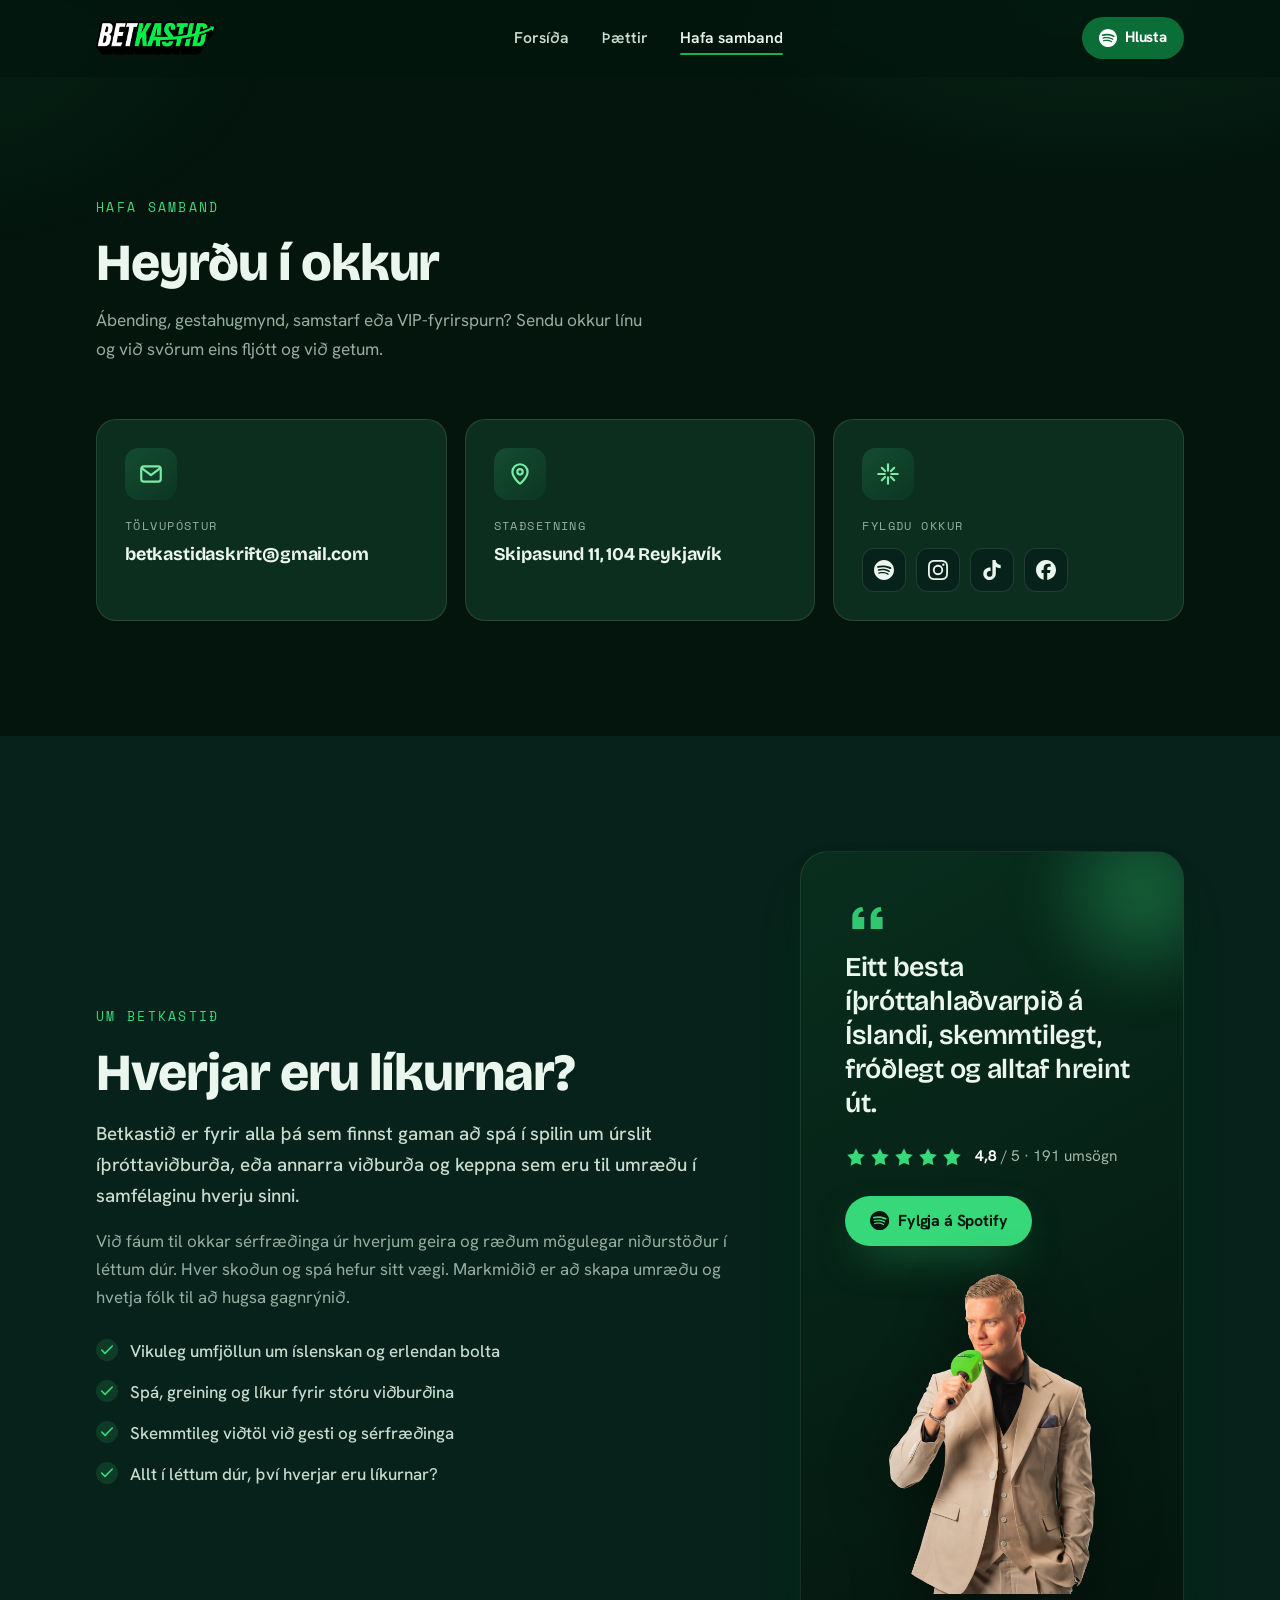
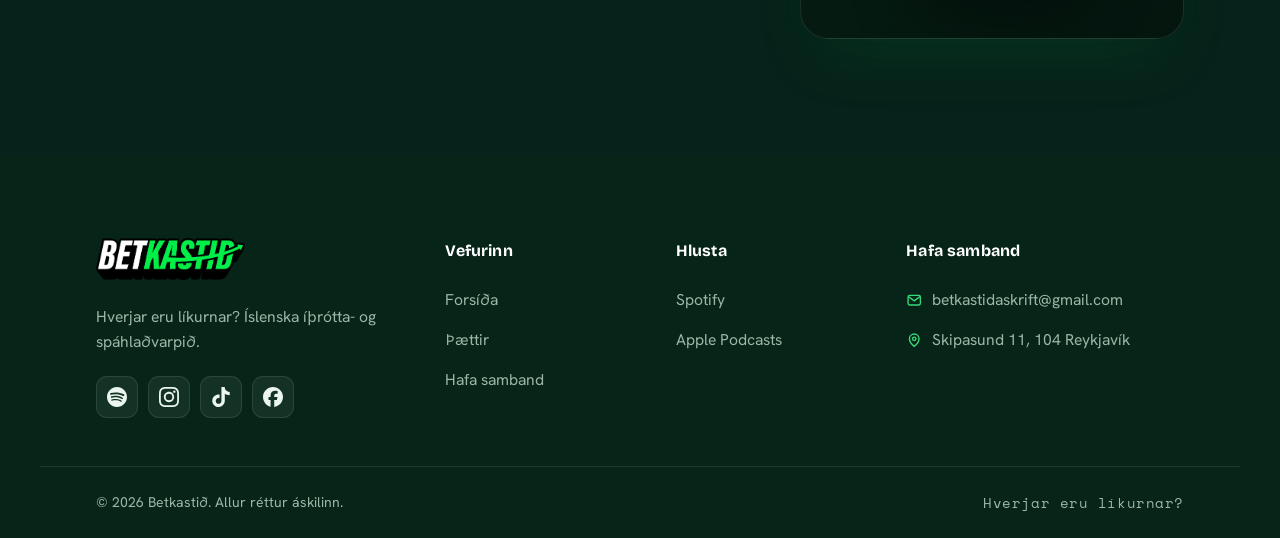
==== commit 52954c81: "Remove YouTube, direct Apple episode links, smooth "show all", drop hero eyebrow - Remove YouTube ev" ====
--- a/hafa-samband.html
+++ b/hafa-samband.html
@@ -204,7 +204,6 @@
         <h3>Hlusta</h3>
         <a href="https://open.spotify.com/show/7bT5TGtyCpSrZZnTYmk7fm" target="_blank" rel="noopener">Spotify</a>
         <a href="https://podcasts.apple.com/is/search?term=Betkasti%C3%B0" target="_blank" rel="noopener">Apple Podcasts</a>
-        <a href="https://www.youtube.com/results?search_query=Betkasti%C3%B0" target="_blank" rel="noopener">YouTube</a>
       </nav>
 
       <div class="footer-col">
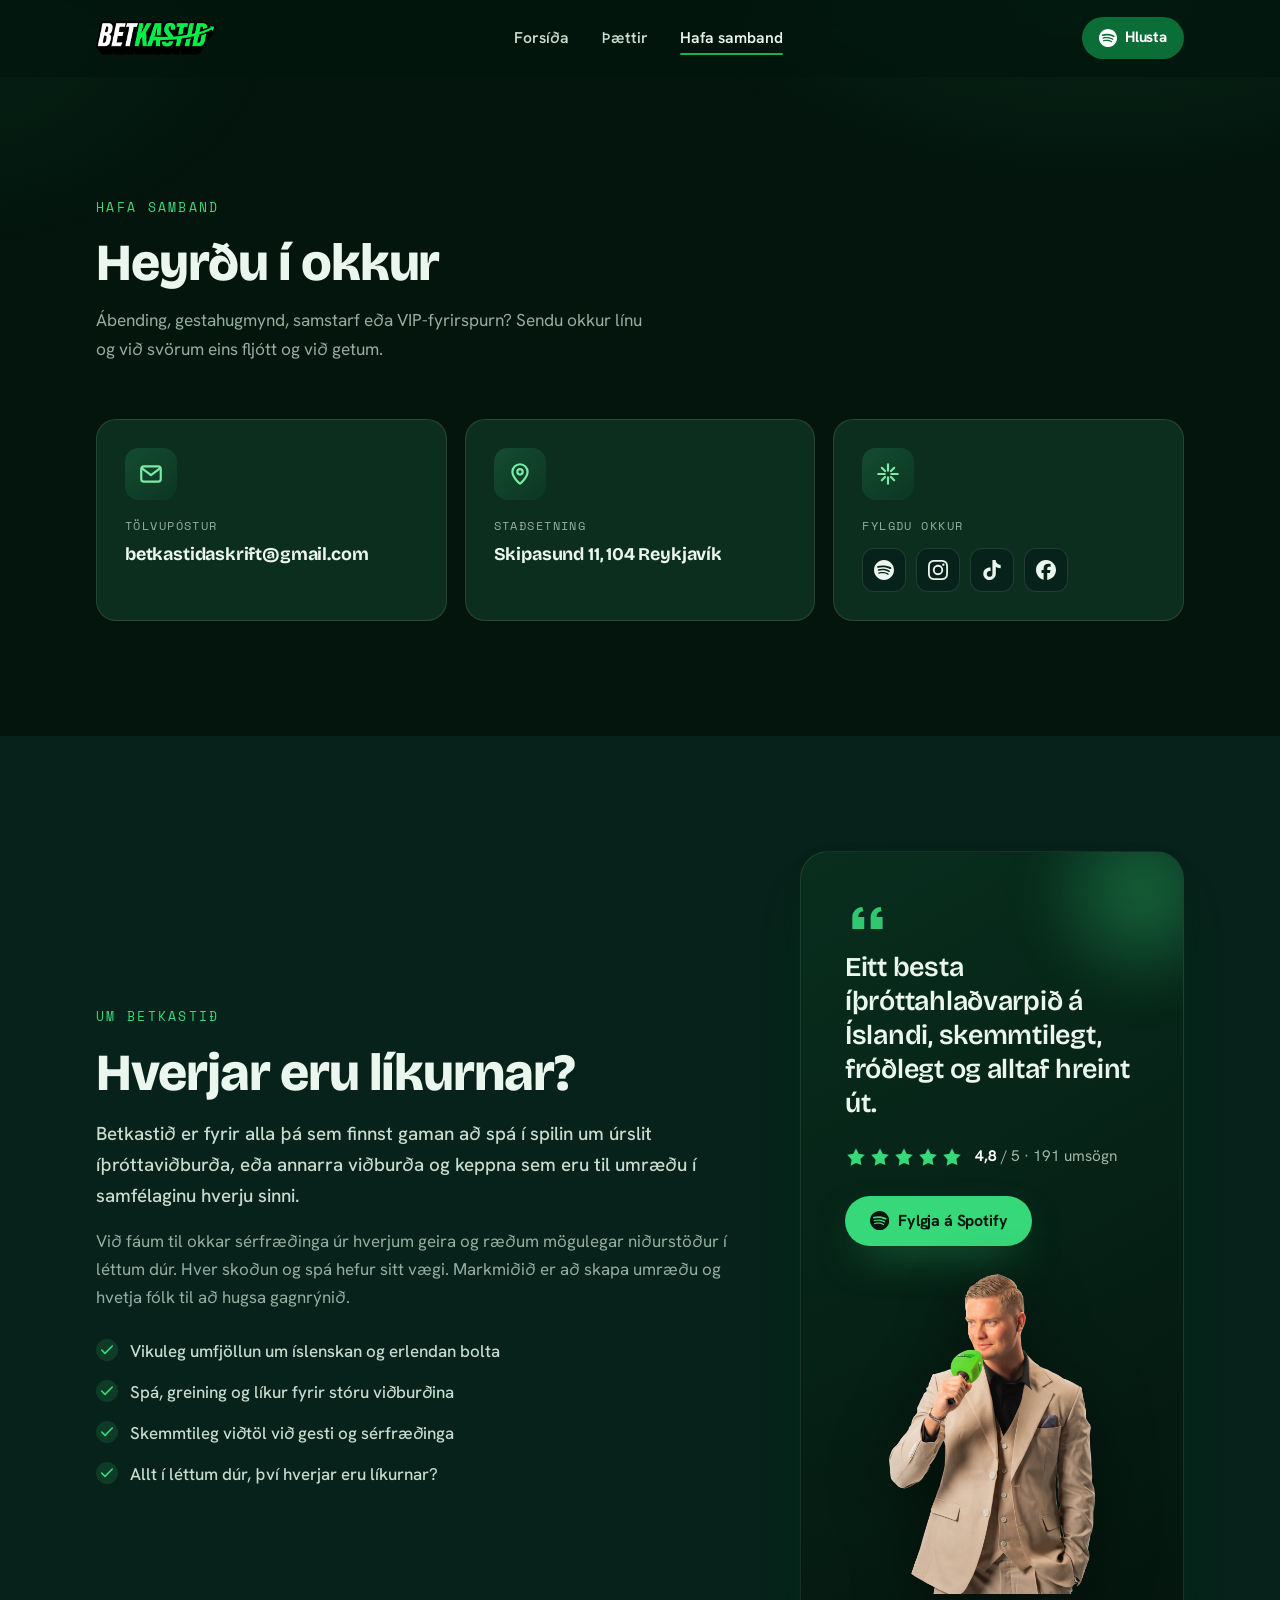
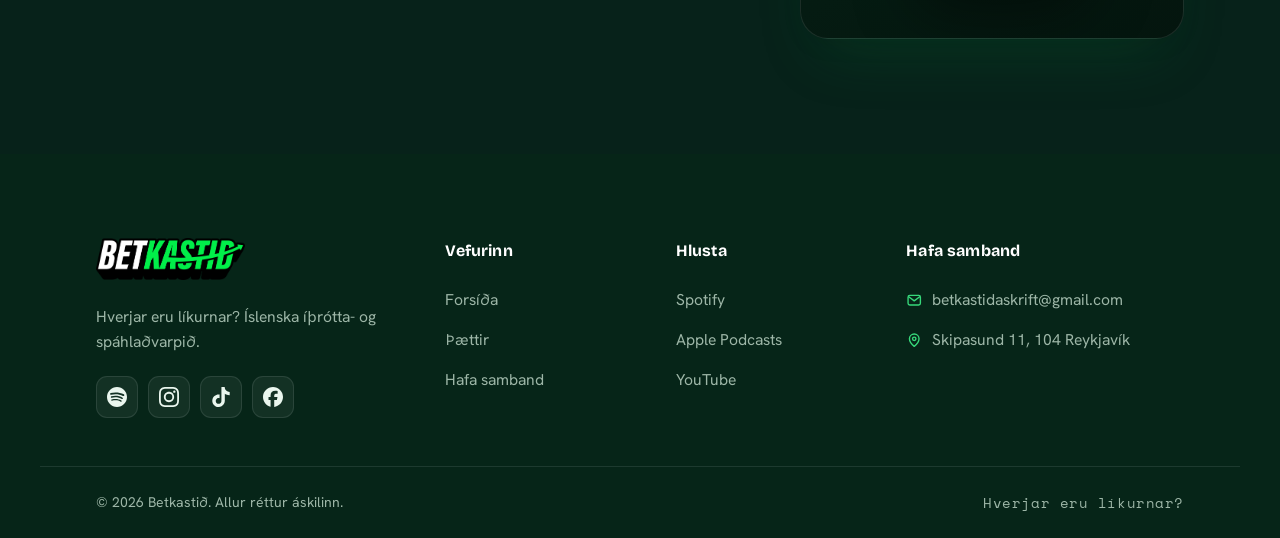
==== commit 27386acd: "Make the site mobile-friendly and fix mobile layout bugs - Fix horizontal page scroll on phones: the" ====
--- a/hafa-samband.html
+++ b/hafa-samband.html
@@ -2,7 +2,7 @@
 <html lang="is">
 <head>
   <meta charset="UTF-8" />
-  <meta name="viewport" content="width=device-width, initial-scale=1" />
+  <meta name="viewport" content="width=device-width, initial-scale=1, viewport-fit=cover" />
   <script>document.documentElement.classList.add("js");</script>
   <title>Hafa samband · Betkastið</title>
   <meta name="description" content="Hafðu samband við Betkastið: tölvupóstur, staðsetning og samfélagsmiðlar, og lestu örstutt um hlaðvarpið." />
@@ -204,6 +204,7 @@
         <h3>Hlusta</h3>
         <a href="https://open.spotify.com/show/7bT5TGtyCpSrZZnTYmk7fm" target="_blank" rel="noopener">Spotify</a>
         <a href="https://podcasts.apple.com/is/search?term=Betkasti%C3%B0" target="_blank" rel="noopener">Apple Podcasts</a>
+        <a href="https://www.youtube.com/results?search_query=Betkasti%C3%B0" target="_blank" rel="noopener">YouTube</a>
       </nav>
 
       <div class="footer-col">
--- a/styles.css
+++ b/styles.css
@@ -59,7 +59,11 @@
 /* ---------- Reset ---------- */
 *, *::before, *::after { box-sizing: border-box; }
 * { margin: 0; }
-html { -webkit-text-size-adjust: 100%; scroll-behavior: smooth; }
+html {
+  -webkit-text-size-adjust: 100%;
+  scroll-behavior: smooth;
+  scroll-padding-top: 88px; /* keep anchored targets clear of the sticky header */
+}
 @media (prefers-reduced-motion: reduce) { html { scroll-behavior: auto; } }
 
 body {
@@ -71,7 +75,11 @@
   -webkit-font-smoothing: antialiased;
   text-rendering: optimizeLegibility;
   overflow-x: hidden;
-}
+  -webkit-tap-highlight-color: rgba(54, 216, 122, .18);
+}
+
+/* Lock background scroll while the mobile menu is open */
+html.nav-open, html.nav-open body { overflow: hidden; }
 
 img, svg { display: block; max-width: 100%; }
 a { color: inherit; text-decoration: none; }
@@ -109,7 +117,11 @@
 .skip-link:focus { top: 16px; }
 
 /* ---------- Layout ---------- */
-.container { width: 100%; max-width: var(--container); margin-inline: auto; padding-inline: var(--gutter); }
+.container {
+  width: 100%; max-width: var(--container); margin-inline: auto;
+  padding-left: max(var(--gutter), env(safe-area-inset-left, 0px));
+  padding-right: max(var(--gutter), env(safe-area-inset-right, 0px));
+}
 .section { padding-block: clamp(64px, 9vw, 124px); }
 .section-alt { background: var(--bg-alt); }
 
@@ -624,6 +636,8 @@
   display: grid; grid-template-columns: 1.6fr 1fr 1fr 1.4fr; gap: 40px 32px;
   padding-bottom: 48px;
 }
+/* let grid items shrink instead of forcing the page wider than the viewport */
+.footer-brand, .footer-col { min-width: 0; }
 .brand-footer .brand-mark { color: var(--green-400); }
 .brand-footer .brand-word { color: #fff; }
 .footer-tag { margin-top: 16px; max-width: 32ch; font-size: .98rem; line-height: 1.6; }
@@ -642,6 +656,7 @@
   display: flex; align-items: center; gap: 9px;
   padding: 7px 0; font-size: .98rem; color: var(--on-dark-mut);
   transition: color .18s var(--ease);
+  min-width: 0; overflow-wrap: anywhere;
 }
 .footer-col a:hover { color: var(--green-400); }
 .footer-contact { margin: 0; }
@@ -653,6 +668,15 @@
   font-size: .88rem;
 }
 .footer-meta { font-family: var(--font-mono); letter-spacing: .04em; }
+
+/* Footer collapses from 4 columns → 2 → 1 so it never forces a wider page */
+@media (max-width: 820px) {
+  .footer-grid { grid-template-columns: 1fr 1fr; gap: 36px 28px; }
+  .footer-brand { grid-column: 1 / -1; }
+}
+@media (max-width: 560px) {
+  .footer-grid { grid-template-columns: 1fr; gap: 30px; }
+}
 
 /* ---------- Reveal animation (progressive enhancement: only hide when JS is on) ---------- */
 .js [data-reveal] { opacity: 0; transform: translateY(20px); transition: opacity .7s var(--ease), transform .7s var(--ease); }
@@ -674,7 +698,14 @@
   .nav {
     position: fixed; inset: 76px 0 auto 0;
     flex-direction: column; align-items: stretch; gap: 4px;
-    margin: 0; padding: 16px var(--gutter) 24px;
+    margin: 0;
+    padding: 16px max(var(--gutter), env(safe-area-inset-right, 0px))
+             calc(24px + env(safe-area-inset-bottom, 0px))
+             max(var(--gutter), env(safe-area-inset-left, 0px));
+    max-height: calc(100vh - 76px);
+    overflow-y: auto;
+    overscroll-behavior: contain;
+    -webkit-overflow-scrolling: touch;
     background: rgba(243,246,241,.97);
     backdrop-filter: blur(14px);
     border-bottom: 1px solid var(--line);
@@ -687,6 +718,8 @@
   .nav a::after { display: none; }
   .nav a:last-child { border-bottom: none; }
   .nav-toggle { display: inline-flex; }
+  /* nav is taken out of flow here, so push the actions to the right edge */
+  .header-actions { margin-left: auto; }
   .stats-grid { grid-template-columns: repeat(2, 1fr); }
   .stat:nth-child(2)::before { display: none; }
   .stat:nth-child(3) { border-top: 1px solid rgba(234,246,238,.12); }
@@ -700,6 +733,19 @@
   .header-actions .btn span { display: none; }
   .header-actions .btn-sm { padding: 0 12px; }
   .hero-cta .btn, .cta-actions .btn { width: 100%; }
+
+  /* Episodes toolbar: stack search over a full-width sort */
+  .ep-toolbar { gap: 10px; }
+  .ep-search { flex-basis: 100%; max-width: none; }
+  .ep-sort { margin-left: 0; width: 100%; }
+  #ep-sort { flex: 1; }
+
+  /* Roomier touch targets for the category chips */
+  .chip { min-height: 44px; }
+
+  /* Episode-detail actions read as full-width buttons */
+  .ep-detail-actions { width: 100%; }
+  .ep-detail-actions .btn { flex: 1 1 140px; }
 }
 
 @media (max-width: 380px) {
@@ -810,6 +856,9 @@
   position: fixed; left: 0; right: 0; bottom: 0; z-index: 120;
   display: flex; align-items: center; gap: 14px;
   padding: 11px clamp(14px, 4vw, 28px);
+  padding-left: max(clamp(14px, 4vw, 28px), env(safe-area-inset-left, 0px));
+  padding-right: max(clamp(14px, 4vw, 28px), env(safe-area-inset-right, 0px));
+  padding-bottom: calc(11px + env(safe-area-inset-bottom, 0px));
   background: rgba(6,37,24,.93); backdrop-filter: saturate(140%) blur(14px);
   border-top: 1px solid rgba(234,246,238,.14);
   box-shadow: 0 -10px 30px -14px rgba(0,0,0,.55);
@@ -841,7 +890,7 @@
   display: flex; align-items: center; justify-content: center;
 }
 .player-close .ic { width: 18px; height: 18px; }
-body.player-open { padding-bottom: 84px; }
+body.player-open { padding-bottom: calc(84px + env(safe-area-inset-bottom, 0px)); }
 
 @media (max-width: 680px) {
   .player-seekwrap { display: none; }
@@ -935,7 +984,7 @@
 }
 .ep-search:focus-within { border-color: var(--green-400); }
 .ep-search .ic { width: 18px; height: 18px; flex: none; }
-.ep-search input { flex: 1; min-width: 0; border: none; background: none; outline: none; font-family: var(--font-body); font-size: .98rem; color: var(--ink); }
+.ep-search input { flex: 1; min-width: 0; border: none; background: none; outline: none; font-family: var(--font-body); font-size: 16px; color: var(--ink); }
 .ep-search input::placeholder { color: var(--muted); }
 
 .ep-filters { display: flex; flex-wrap: wrap; gap: 9px; margin: 0; flex: 1 1 auto; }
@@ -990,7 +1039,7 @@
 #ep-sort {
   appearance: none; -webkit-appearance: none;
   height: 46px; padding: 0 38px 0 16px;
-  font-family: var(--font-body); font-weight: 600; font-size: .92rem; color: var(--ink); cursor: pointer;
+  font-family: var(--font-body); font-weight: 600; font-size: 16px; color: var(--ink); cursor: pointer;
   background: var(--surface) url("data:image/svg+xml,%3Csvg xmlns='http://www.w3.org/2000/svg' viewBox='0 0 24 24' fill='none' stroke='%2395AEA0' stroke-width='2' stroke-linecap='round' stroke-linejoin='round'%3E%3Cpath d='m6 9 6 6 6-6'/%3E%3C/svg%3E") no-repeat right 13px center;
   background-size: 16px; border: 1.5px solid var(--line); border-radius: 999px;
 }
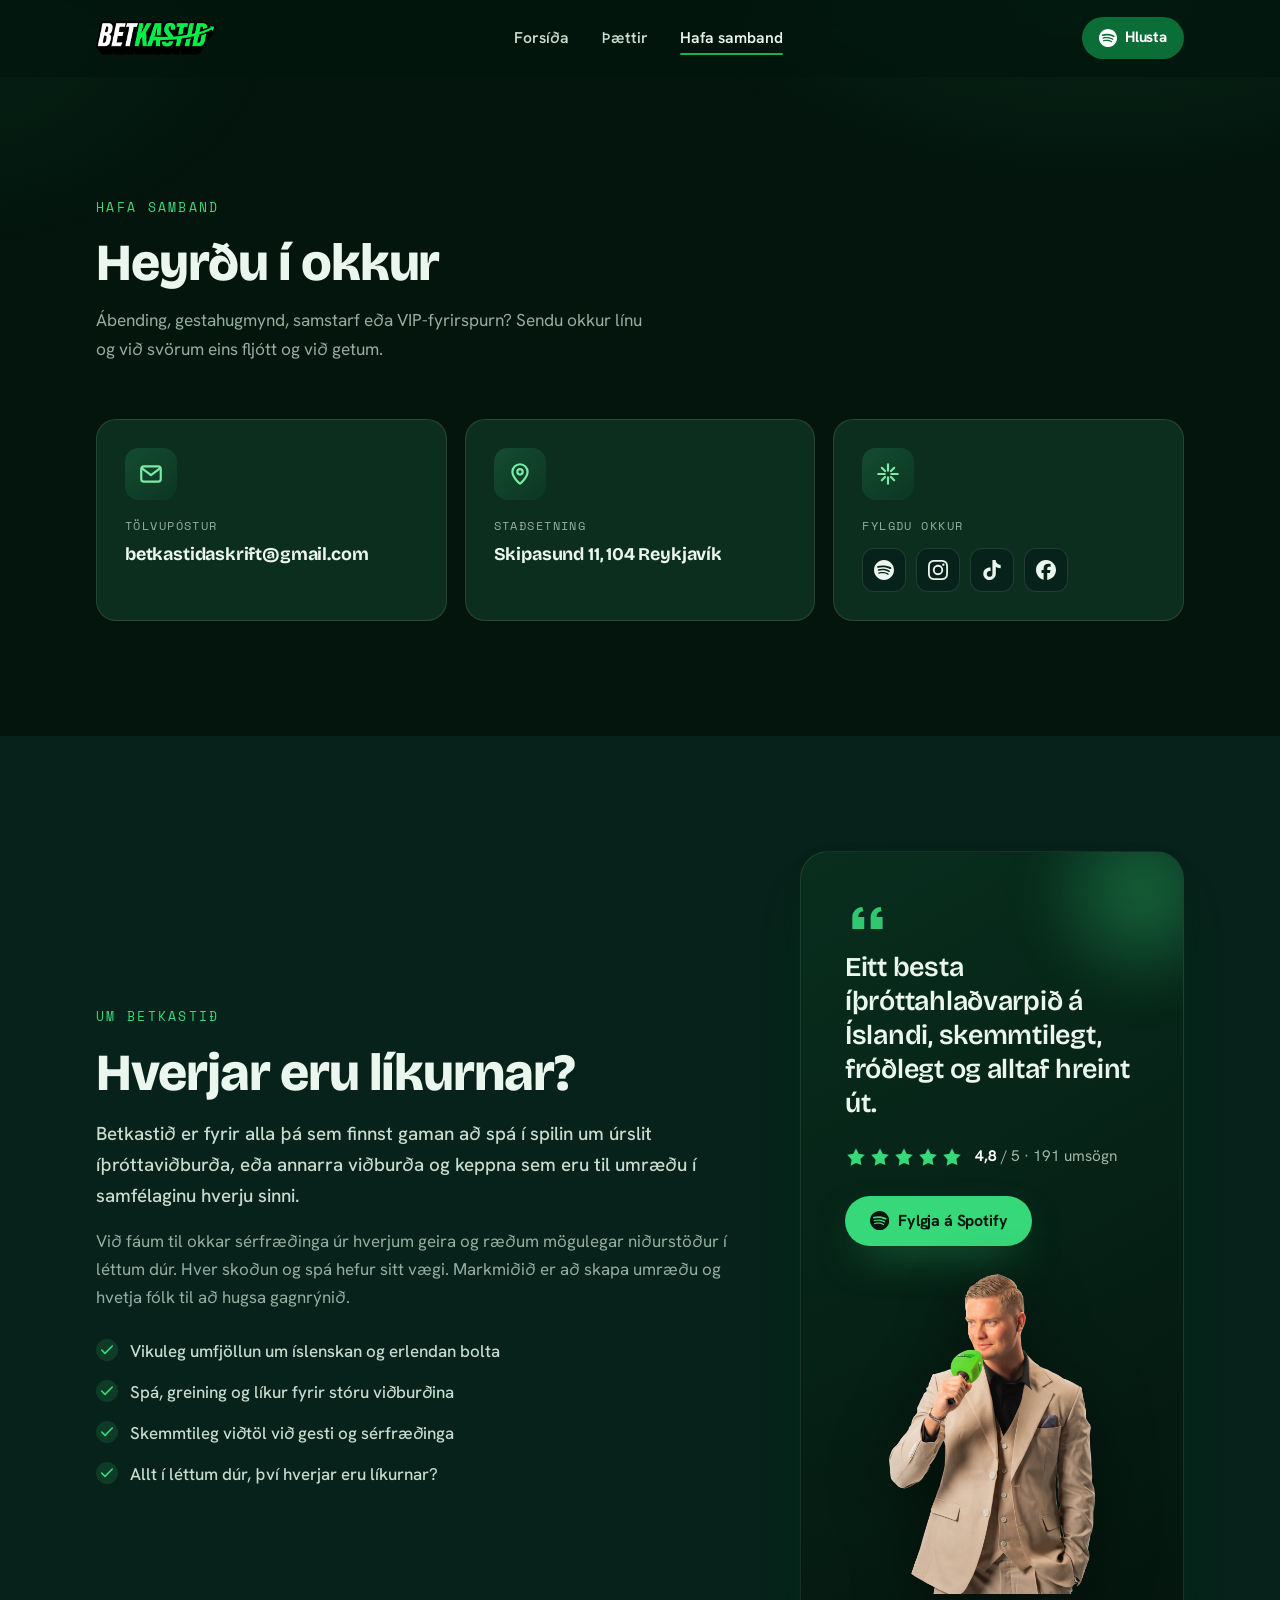
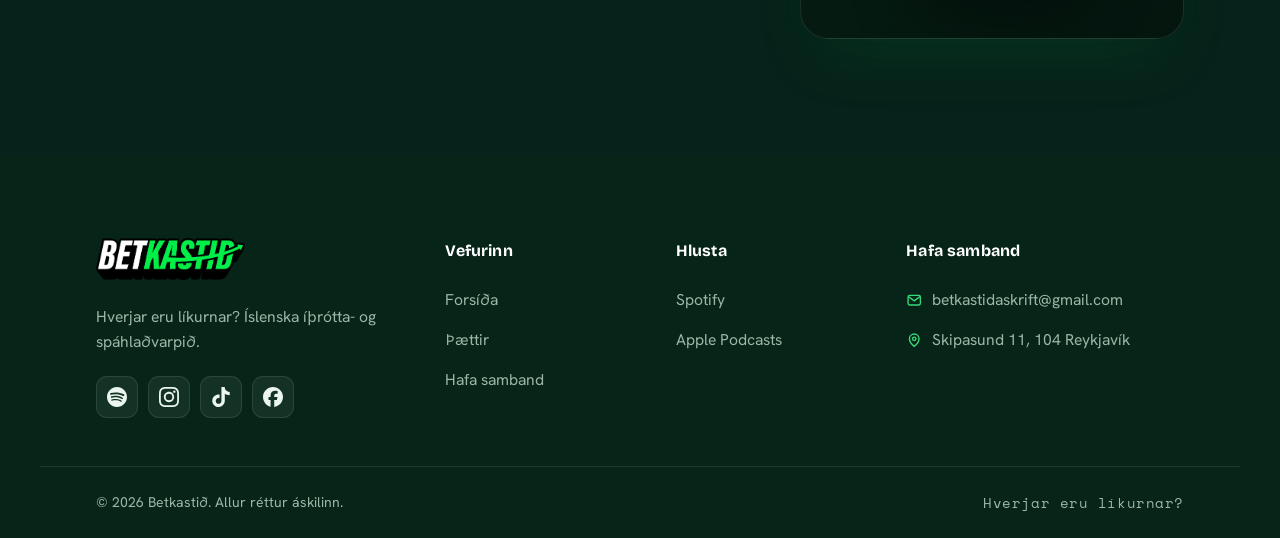
==== commit 3a65c073: "Merge remote-tracking branch 'origin/main' into claude/gracious-dijkstra-rA2Io # Conflicts: #	episod" ====
--- a/hafa-samband.html
+++ b/hafa-samband.html
@@ -204,7 +204,6 @@
         <h3>Hlusta</h3>
         <a href="https://open.spotify.com/show/7bT5TGtyCpSrZZnTYmk7fm" target="_blank" rel="noopener">Spotify</a>
         <a href="https://podcasts.apple.com/is/search?term=Betkasti%C3%B0" target="_blank" rel="noopener">Apple Podcasts</a>
-        <a href="https://www.youtube.com/results?search_query=Betkasti%C3%B0" target="_blank" rel="noopener">YouTube</a>
       </nav>
 
       <div class="footer-col">
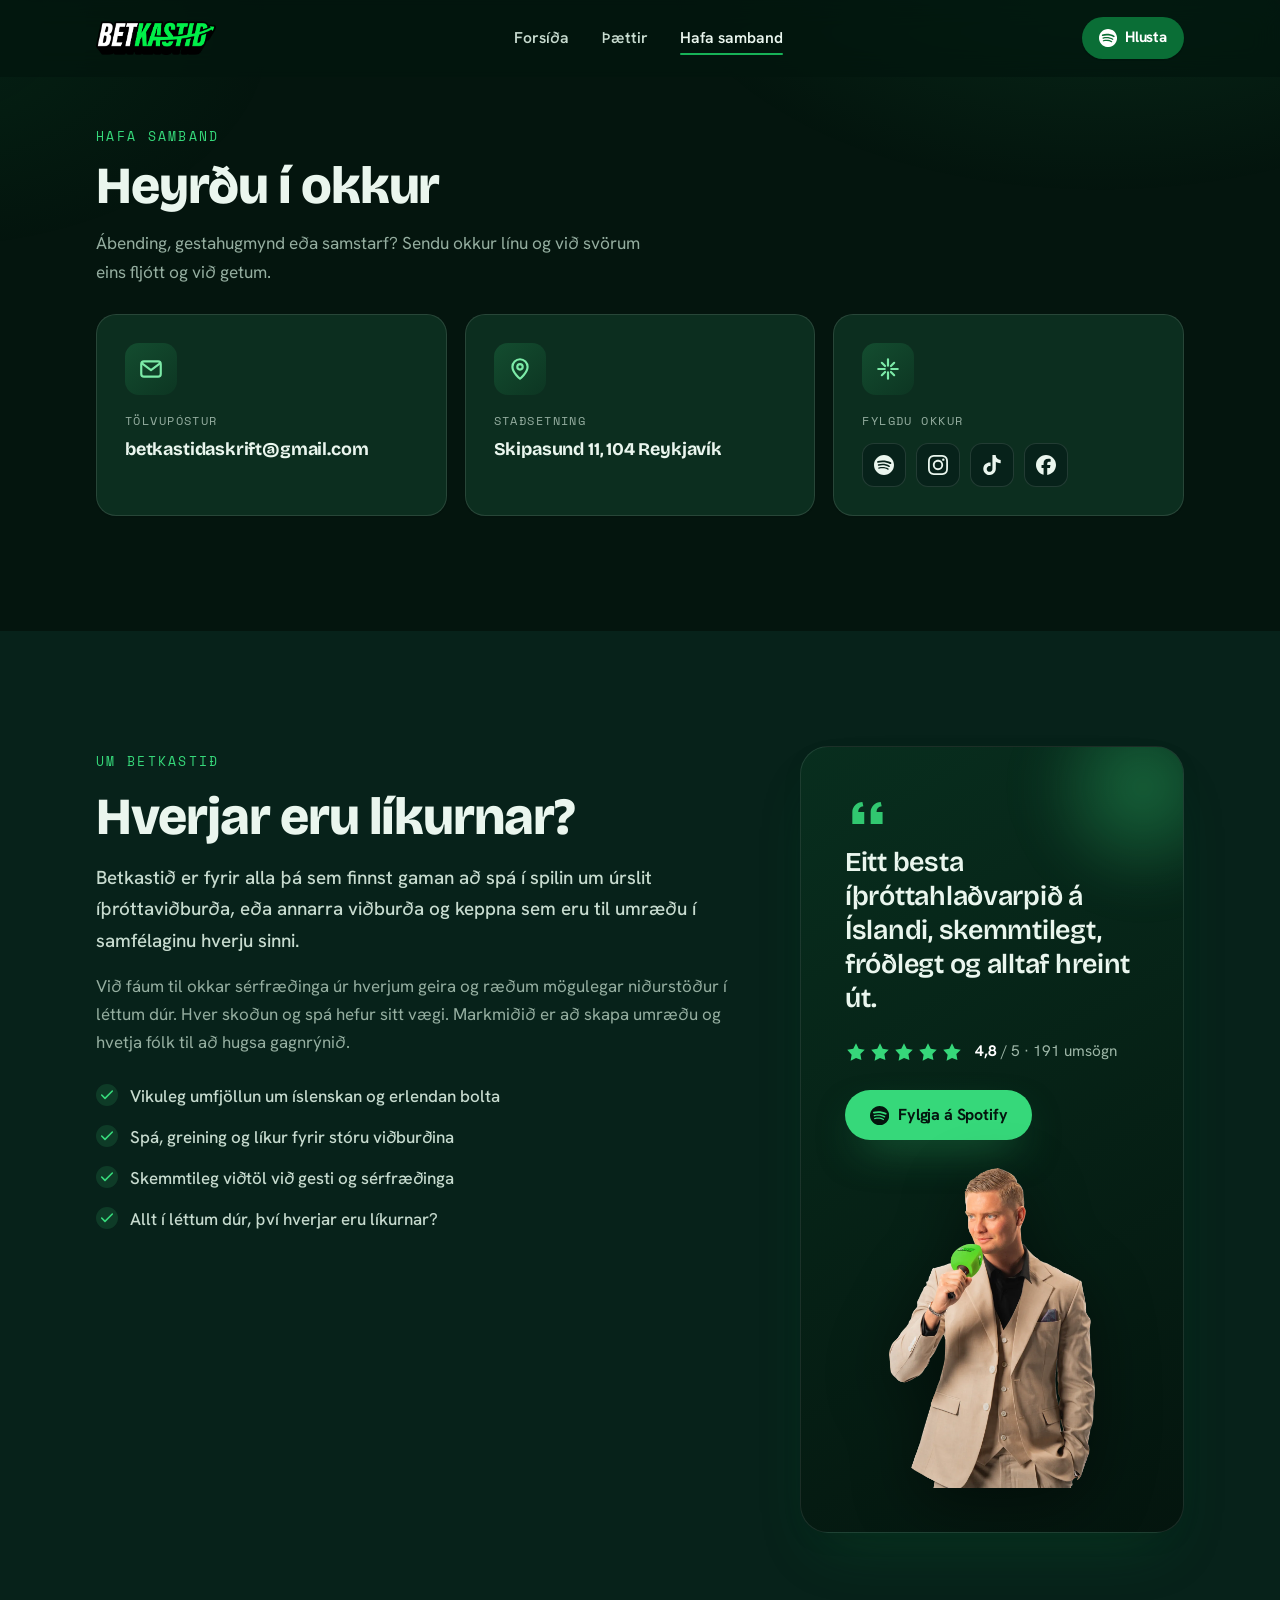
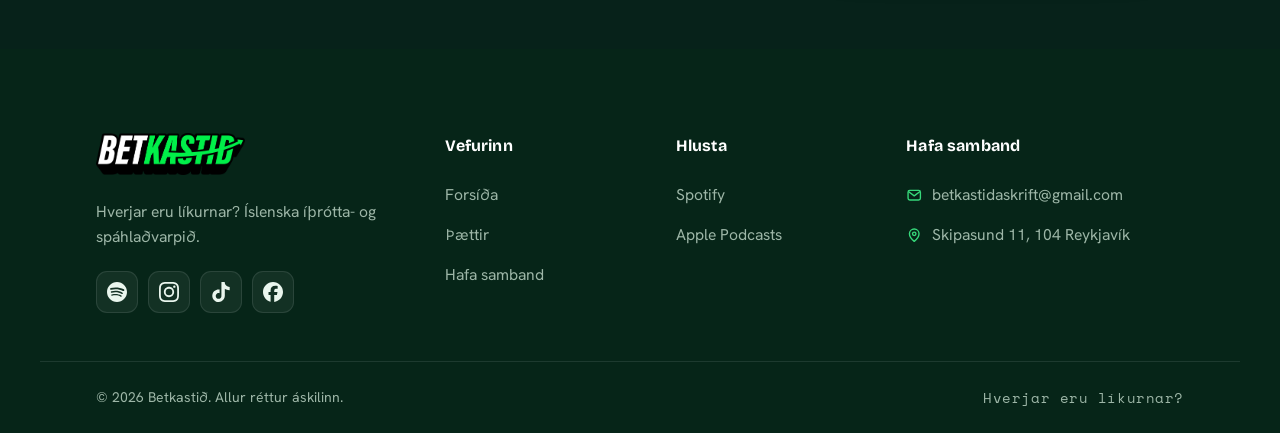
==== commit c9ffd3b7: "Remove all VIP content and align the About columns on the contact page VIP is no longer a thing, so " ====
--- a/hafa-samband.html
+++ b/hafa-samband.html
@@ -102,7 +102,7 @@
         <header class="section-head" data-reveal>
           <p class="eyebrow">Hafa samband</p>
           <h1 class="section-title">Heyrðu í okkur</h1>
-          <p class="section-sub">Ábending, gestahugmynd, samstarf eða VIP-fyrirspurn? Sendu okkur línu og við svörum eins fljótt og við getum.</p>
+          <p class="section-sub">Ábending, gestahugmynd eða samstarf? Sendu okkur línu og við svörum eins fljótt og við getum.</p>
         </header>
 
         <div class="contact-grid">
--- a/styles.css
+++ b/styles.css
@@ -84,6 +84,8 @@
 img, svg { display: block; max-width: 100%; }
 a { color: inherit; text-decoration: none; }
 ul { list-style: none; padding: 0; }
+/* the hidden attribute must win over component display rules (flex/inline-flex) */
+[hidden] { display: none !important; }
 
 /* Icons */
 .ic { width: 1.15em; height: 1.15em; fill: currentColor; flex: none; }
@@ -96,7 +98,6 @@
   border-radius: 6px;
 }
 .hero :focus-visible,
-.cta-band :focus-visible,
 .site-footer :focus-visible { outline-color: var(--green-400); }
 
 /* Selection */
@@ -125,6 +126,13 @@
 .section { padding-block: clamp(64px, 9vw, 124px); }
 .section-alt { background: var(--bg-alt); }
 
+/* When a plain section is the first block under the header (þættir, hafa
+   samband, þáttasíða), trim its top spacing so the content isn't pushed below
+   the fold. The home page leads with .hero, so it keeps its own spacing. */
+main > .section:first-child { padding-top: clamp(24px, 3.5vw, 44px); }
+main > .section:first-child .section-head { margin-bottom: clamp(18px, 2.6vw, 28px); }
+main > .section:first-child .eyebrow { margin-bottom: 12px; }
+
 /* ---------- Eyebrow / section heads ---------- */
 .eyebrow {
   font-family: var(--font-mono);
@@ -137,7 +145,6 @@
   gap: .6em;
   margin-bottom: 18px;
 }
-.eyebrow-on-dark { color: var(--green-400); }
 
 .live-dot, .pulse {
   width: 9px; height: 9px; border-radius: 50%;
@@ -561,7 +568,7 @@
 /* ---------- About ---------- */
 .about-grid {
   display: grid; grid-template-columns: 1.25fr .75fr;
-  gap: clamp(32px, 5vw, 72px); align-items: center;
+  gap: clamp(32px, 5vw, 72px); align-items: start;
 }
 .about-lead { margin-top: 18px; font-size: 1.18rem; color: var(--ink-soft); font-weight: 500; }
 .about-copy p + p { margin-top: 16px; color: var(--muted); }
@@ -598,30 +605,6 @@
   margin: 28px auto 0;
   filter: drop-shadow(0 16px 32px rgba(0,0,0,.45));
 }
-
-/* ---------- CTA band ---------- */
-.cta-band {
-  position: relative;
-  background: radial-gradient(120% 140% at 50% 0%, var(--emerald-850), var(--emerald-950) 70%);
-  color: var(--on-dark);
-  padding-block: clamp(64px, 9vw, 110px);
-  text-align: center;
-  isolation: isolate; overflow: hidden;
-}
-.cta-bg { position: absolute; inset: 0; z-index: -1; }
-.glow-3 { position: absolute; width: 600px; height: 360px; left: 50%; top: -120px; transform: translateX(-50%); border-radius: 50%; background: radial-gradient(circle, rgba(54,216,122,.4), transparent 65%); filter: blur(70px); }
-.cta-inner { max-width: 680px; margin-inline: auto; }
-.cta-title { font-family: var(--font-display); font-weight: 800; font-size: clamp(2rem, 1.4rem + 3vw, 3.4rem); line-height: 1.04; letter-spacing: -.025em; color: #fff; }
-.cta-sub { margin-top: 18px; color: var(--on-dark-mut); font-size: 1.12rem; }
-.cta-actions { margin-top: 32px; display: flex; gap: 14px; justify-content: center; flex-wrap: wrap; }
-.cta-host {
-  display: none;
-  position: absolute; right: clamp(8px, 3vw, 56px); bottom: 0; z-index: -1;
-  width: auto; max-height: 440px;
-  pointer-events: none;
-  filter: drop-shadow(0 22px 44px rgba(0,0,0,.5));
-}
-@media (min-width: 1180px) { .cta-host { display: block; } }
 
 /* ---------- Responsible gambling ---------- */
 .responsible { background: var(--emerald-950); color: var(--on-dark-mut); padding-block: 22px; border-top: 1px solid rgba(234,246,238,.08); }
@@ -732,16 +715,15 @@
   .section-head-row { align-items: flex-start; }
   .header-actions .btn span { display: none; }
   .header-actions .btn-sm { padding: 0 12px; }
-  .hero-cta .btn, .cta-actions .btn { width: 100%; }
-
-  /* Episodes toolbar: stack search over a full-width sort */
+  .hero-cta .btn { width: 100%; }
+
+  /* Episodes toolbar: search on its own line, the two dropdowns share the next
+     row, and the Spotify CTA drops to a full-width button below them. */
   .ep-toolbar { gap: 10px; }
   .ep-search { flex-basis: 100%; max-width: none; }
-  .ep-sort { margin-left: 0; width: 100%; }
-  #ep-sort { flex: 1; }
-
-  /* Roomier touch targets for the category chips */
-  .chip { min-height: 44px; }
+  .ep-dd { flex: 1 1 auto; }
+  .ep-dd-btn { width: 100%; }
+  .ep-toolbar-cta { flex: 1 1 100%; }
 
   /* Episode-detail actions read as full-width buttons */
   .ep-detail-actions { width: 100%; }
@@ -788,21 +770,59 @@
 }
 
 /* =================================================================
-   Episode filters (chips)
+   Episode toolbar dropdowns (category + sort) — custom & themed
    ================================================================= */
-.ep-filters { display: flex; flex-wrap: wrap; gap: 10px; margin-bottom: 32px; }
-.chip {
-  display: inline-flex; align-items: center; gap: 8px;
-  min-height: 42px; padding: 0 16px;
-  font-family: var(--font-body); font-weight: 600; font-size: .95rem;
-  color: var(--ink-soft); background: var(--surface);
-  border: 1.5px solid var(--line); border-radius: 999px; cursor: pointer;
-  transition: background .18s var(--ease), color .18s var(--ease), border-color .18s var(--ease), transform .18s var(--ease);
-}
-.chip:hover { border-color: var(--green-300); transform: translateY(-1px); }
-.chip.is-active { background: var(--green-700); border-color: var(--green-700); color: #fff; }
-.chip-n { font-family: var(--font-mono); font-size: .76rem; opacity: .65; }
-.chip.is-active .chip-n { opacity: .85; }
+.ep-dd { position: relative; flex: none; }
+
+.ep-dd-btn {
+  display: inline-flex; align-items: center; gap: 9px;
+  height: 46px; padding: 0 14px 0 16px;
+  font-family: var(--font-body); font-weight: 600; font-size: .98rem; color: var(--ink);
+  background: var(--surface); border: 1.5px solid var(--line); border-radius: 999px;
+  cursor: pointer; white-space: nowrap;
+  transition: border-color .18s var(--ease), background .18s var(--ease);
+}
+.ep-dd-btn:hover { border-color: var(--green-400); }
+.ep-dd-btn:focus-visible { border-color: var(--green-400); outline: none; }
+.ep-dd.is-open .ep-dd-btn { border-color: var(--green-400); background: var(--surface-2); }
+.ep-dd-label { font-family: var(--font-mono); font-size: .68rem; letter-spacing: .12em; text-transform: uppercase; color: var(--muted); }
+.ep-dd-value { color: var(--ink); }
+.ep-dd-caret { width: 16px; height: 16px; margin-left: auto; color: var(--muted); fill: none; transition: transform .2s var(--ease); }
+.ep-dd.is-open .ep-dd-caret { transform: rotate(180deg); }
+
+.ep-dd-menu {
+  position: absolute; z-index: 60; top: calc(100% + 8px); left: 0;
+  min-width: 100%; max-width: calc(100vw - 32px); width: max-content;
+  max-height: min(340px, 60vh); overflow-y: auto;
+  display: flex; flex-direction: column; gap: 2px;
+  margin: 0; padding: 6px;
+  background: var(--surface-2); border: 1px solid var(--line-strong); border-radius: var(--radius-sm);
+  box-shadow: var(--shadow-lg);
+  animation: ep-dd-in .16s var(--ease);
+}
+/* the right-hand (sort) menu opens leftward so it never spills past the edge */
+#ep-sort-dd .ep-dd-menu { left: auto; right: 0; }
+@keyframes ep-dd-in { from { opacity: 0; transform: translateY(-6px); } to { opacity: 1; transform: none; } }
+
+.ep-dd-opt {
+  display: flex; align-items: center; gap: 10px; width: 100%;
+  min-height: 40px; padding: 8px 12px;
+  font-family: var(--font-body); font-weight: 600; font-size: .95rem; text-align: left; white-space: nowrap;
+  color: var(--ink-soft); background: none; border: 0; border-radius: 10px; cursor: pointer;
+  transition: background .14s var(--ease), color .14s var(--ease);
+}
+.ep-dd-opt:hover, .ep-dd-opt:focus-visible { background: rgba(255,255,255,.06); color: var(--ink); outline: none; }
+.ep-dd-opt.is-active { color: var(--ink); }
+.ep-dd-check { width: 16px; height: 16px; flex: none; color: var(--green-400); fill: none; opacity: 0; }
+.ep-dd-opt.is-active .ep-dd-check { opacity: 1; }
+.ep-dd-opt-label { flex: 1; }
+.ep-dd-n { font-family: var(--font-mono); font-size: .8rem; color: var(--muted); }
+.ep-dd-opt.is-active .ep-dd-n { color: var(--green-300); }
+
+@media (prefers-reduced-motion: reduce) {
+  .ep-dd-menu { animation: none; }
+  .ep-dd-caret { transition: none; }
+}
 
 /* =================================================================
    Episode cards (dynamic, from RSS)
@@ -974,11 +994,13 @@
   .nav a { border-bottom-color: rgba(233,246,238,.08); }
 }
 
-/* ---------- Episodes toolbar: search + count-pills ---------- */
+/* ---------- Episodes toolbar: search + dropdowns + Spotify CTA, one row ---------- */
 .ep-toolbar { display: flex; flex-wrap: wrap; align-items: center; gap: 12px; margin-bottom: 30px; }
+/* the dropdowns are built by JS; without it, the <noscript> embed stands in */
+html:not(.js) .ep-toolbar { display: none; }
 .ep-search {
   display: inline-flex; align-items: center; gap: 10px;
-  flex: 1 1 260px; min-width: 0; max-width: 380px; height: 46px; padding: 0 16px;
+  flex: 1 1 260px; min-width: 0; max-width: none; height: 46px; padding: 0 16px;
   background: var(--surface); border: 1.5px solid var(--line); border-radius: 999px; color: var(--muted);
   transition: border-color .18s var(--ease);
 }
@@ -986,19 +1008,6 @@
 .ep-search .ic { width: 18px; height: 18px; flex: none; }
 .ep-search input { flex: 1; min-width: 0; border: none; background: none; outline: none; font-family: var(--font-body); font-size: 16px; color: var(--ink); }
 .ep-search input::placeholder { color: var(--muted); }
-
-.ep-filters { display: flex; flex-wrap: wrap; gap: 9px; margin: 0; flex: 1 1 auto; }
-.chip {
-  display: inline-flex; align-items: center; gap: 5px; min-height: 40px; padding: 0 15px;
-  font-family: var(--font-body); font-weight: 600; font-size: .92rem;
-  color: var(--ink-soft); background: rgba(255,255,255,.03);
-  border: 1.5px solid var(--line); border-radius: 999px; cursor: pointer;
-  transition: background .18s var(--ease), color .18s var(--ease), border-color .18s var(--ease), transform .18s var(--ease);
-}
-.chip:hover { transform: translateY(-1px); border-color: var(--green-400); color: var(--ink); }
-.chip.is-active { background: var(--green-400); border-color: var(--green-400); color: var(--emerald-950); }
-.chip-n { font-family: var(--font-mono); font-size: .8rem; opacity: .7; }
-.chip.is-active .chip-n { opacity: .9; }
 
 /* ---------- Episode detail modal ---------- */
 .ep-modal { border: none; padding: 0; background: transparent; width: min(640px, 92vw); color: var(--ink); }
@@ -1029,22 +1038,12 @@
   .em-actions .btn { flex: 1 1 100%; }
 }
 
-/* ---------- Episode cards as links + toolbar sort ---------- */
+/* ---------- Episode cards as links + toolbar spacing ---------- */
 .ep-card { display: block; color: inherit; }
 .ep-card .ep-cover, .ep-card .ep-body, .ep-card .ep-meta { display: block; }
-.ep-toolbar { margin-bottom: 16px; }
-.ep-filters { margin: 0 0 30px; }
-.ep-sort { display: inline-flex; align-items: center; gap: 9px; margin-left: auto; }
-.ep-sort-label { font-family: var(--font-mono); font-size: .72rem; letter-spacing: .12em; text-transform: uppercase; color: var(--muted); }
-#ep-sort {
-  appearance: none; -webkit-appearance: none;
-  height: 46px; padding: 0 38px 0 16px;
-  font-family: var(--font-body); font-weight: 600; font-size: 16px; color: var(--ink); cursor: pointer;
-  background: var(--surface) url("data:image/svg+xml,%3Csvg xmlns='http://www.w3.org/2000/svg' viewBox='0 0 24 24' fill='none' stroke='%2395AEA0' stroke-width='2' stroke-linecap='round' stroke-linejoin='round'%3E%3Cpath d='m6 9 6 6 6-6'/%3E%3C/svg%3E") no-repeat right 13px center;
-  background-size: 16px; border: 1.5px solid var(--line); border-radius: 999px;
-}
-#ep-sort:focus-visible { border-color: var(--green-400); outline: none; }
-#ep-sort option { background: var(--surface-2); color: var(--ink); }
+.ep-toolbar { margin-bottom: clamp(22px, 3vw, 30px); }
+/* Spotify CTA sits inline at the end of the toolbar; match the 46px control height */
+.ep-toolbar-cta { min-height: 46px; white-space: nowrap; }
 
 /* ---------- Episode detail page ---------- */
 .ep-back { display: inline-flex; align-items: center; gap: 6px; font-family: var(--font-mono); font-size: .82rem; letter-spacing: .06em; color: var(--green-400); margin-bottom: 28px; }
@@ -1063,6 +1062,6 @@
 
 /* ---------- Print ---------- */
 @media print {
-  .site-header, .ticker, .cta-band, .nav-toggle, .player { display: none; }
+  .site-header, .ticker, .nav-toggle, .player { display: none; }
   .hero, .stats, .about-panel, .site-footer { background: #fff !important; color: #000 !important; }
 }
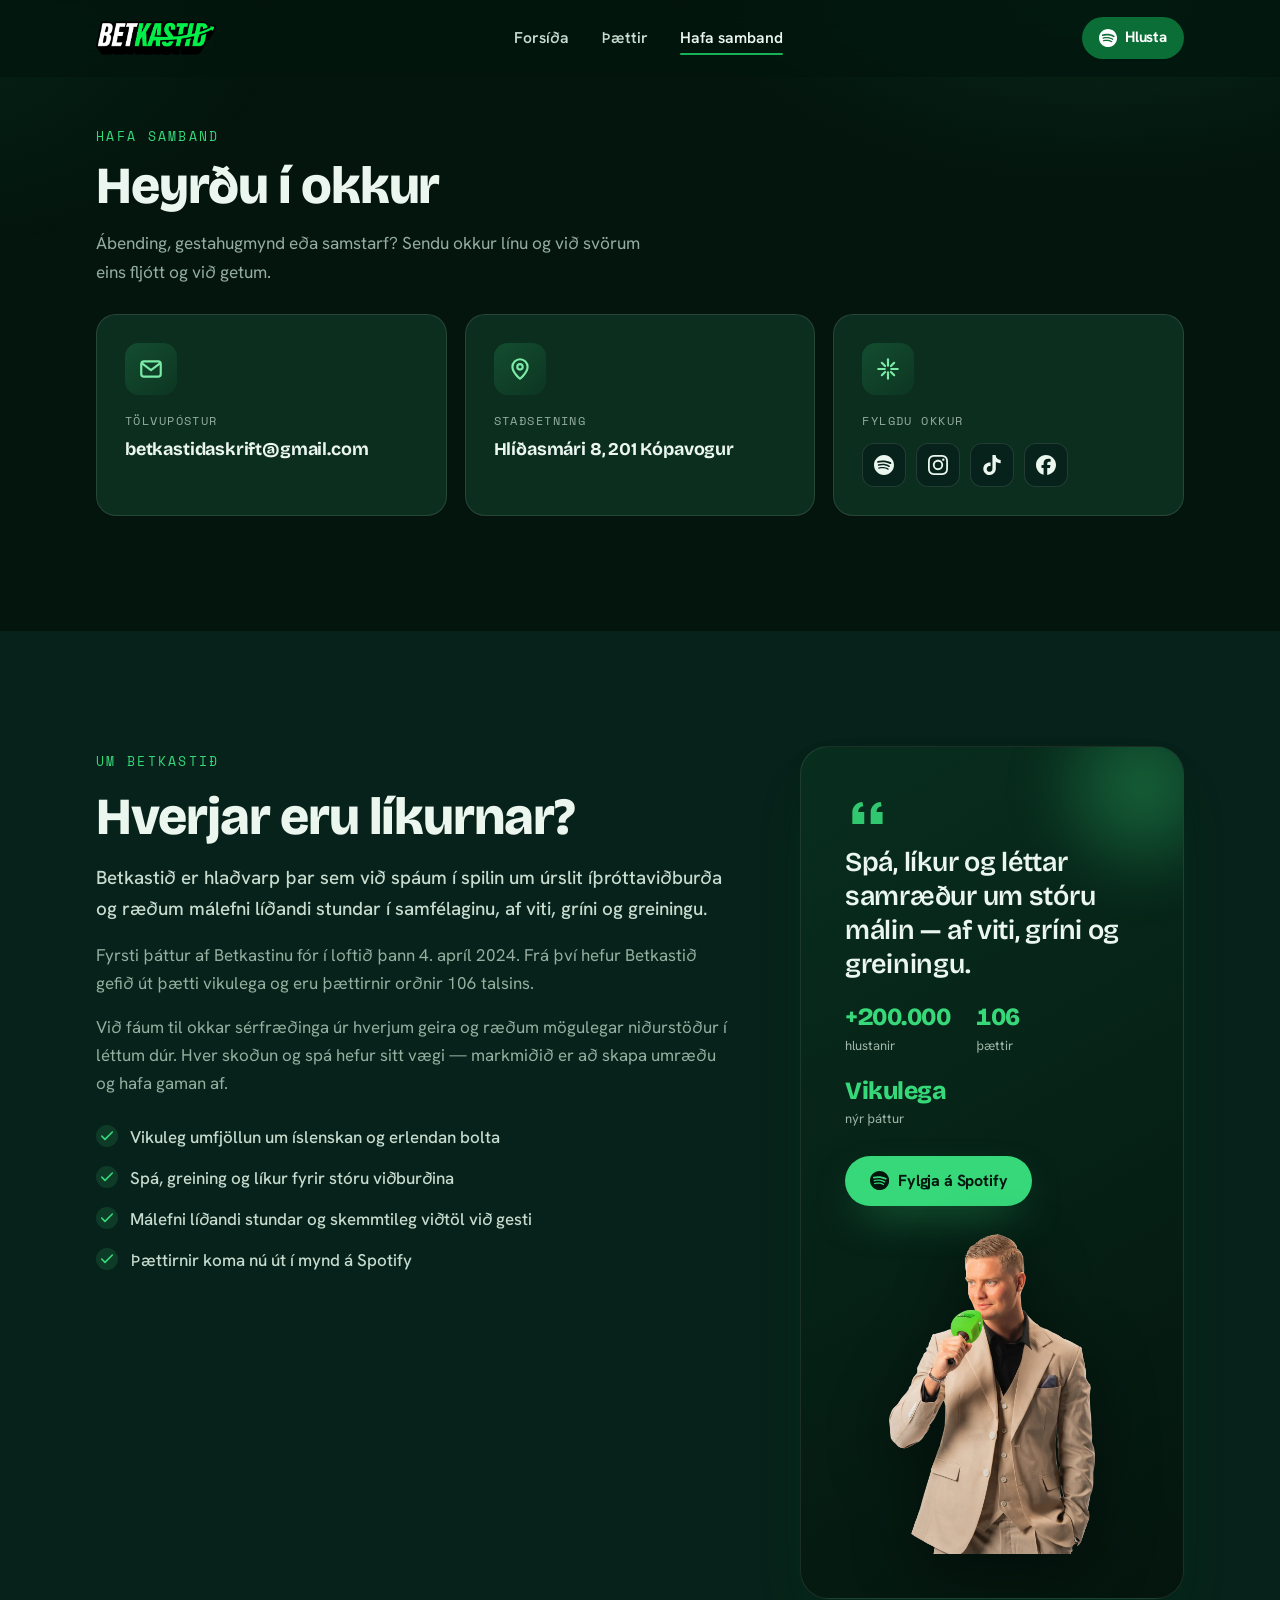
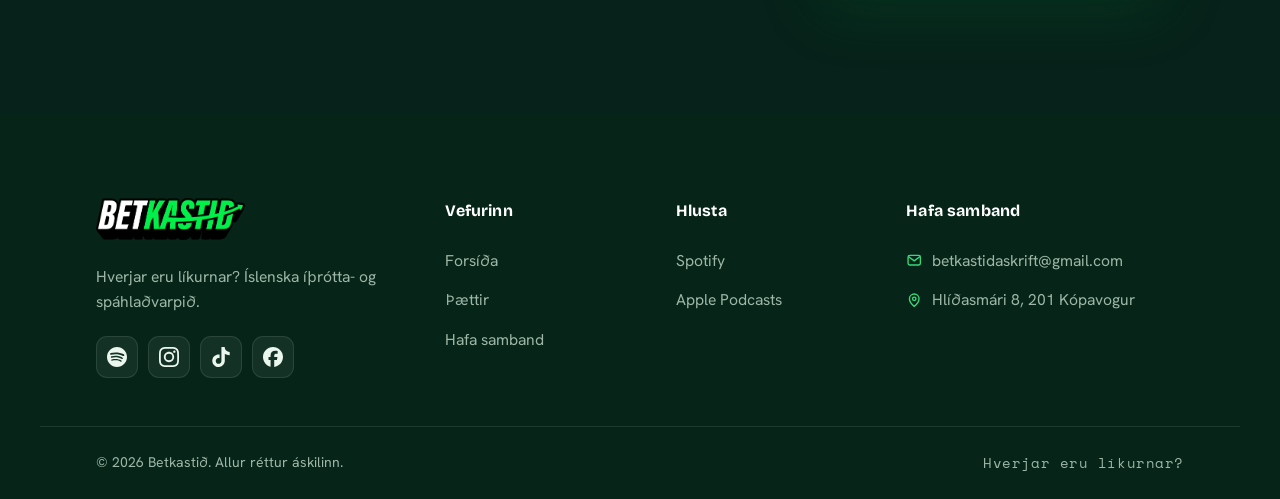
==== commit 44ac7aa9: "Apply owner's site update: cover hero, CAD-style stats, clips, video, partners Front page (index.htm" ====
--- a/hafa-samband.html
+++ b/hafa-samband.html
@@ -114,7 +114,7 @@
           <div class="contact-card" data-reveal>
             <span class="contact-ic"><svg aria-hidden="true"><use href="#i-pin"></use></svg></span>
             <span class="contact-label">Staðsetning</span>
-            <span class="contact-value">Skipasund 11, 104 Reykjavík</span>
+            <span class="contact-value">Hlíðasmári 8, 201 Kópavogur</span>
           </div>
           <div class="contact-card" data-reveal>
             <span class="contact-ic"><svg aria-hidden="true"><use href="#i-spark"></use></svg></span>
@@ -137,35 +137,33 @@
           <p class="eyebrow">Um Betkastið</p>
           <h2 class="section-title">Hverjar eru líkurnar?</h2>
           <p class="about-lead">
-            Betkastið er fyrir alla þá sem finnst gaman að spá í spilin um úrslit
-            íþróttaviðburða, eða annarra viðburða og keppna sem eru til umræðu í
-            samfélaginu hverju sinni.
+            Betkastið er hlaðvarp þar sem við spáum í spilin um úrslit íþróttaviðburða
+            og ræðum málefni líðandi stundar í samfélaginu, af viti, gríni og greiningu.
+          </p>
+          <p>
+            Fyrsti þáttur af Betkastinu fór í loftið þann 4. apríl 2024. Frá því hefur
+            Betkastið gefið út þætti vikulega og eru þættirnir orðnir 106 talsins.
           </p>
           <p>
             Við fáum til okkar sérfræðinga úr hverjum geira og ræðum mögulegar
-            niðurstöður í léttum dúr. Hver skoðun og spá hefur sitt vægi. Markmiðið
-            er að skapa umræðu og hvetja fólk til að hugsa gagnrýnið.
+            niðurstöður í léttum dúr. Hver skoðun og spá hefur sitt vægi — markmiðið
+            er að skapa umræðu og hafa gaman af.
           </p>
           <ul class="about-list">
             <li><svg class="ic" aria-hidden="true"><use href="#i-check"></use></svg> Vikuleg umfjöllun um íslenskan og erlendan bolta</li>
             <li><svg class="ic" aria-hidden="true"><use href="#i-check"></use></svg> Spá, greining og líkur fyrir stóru viðburðina</li>
-            <li><svg class="ic" aria-hidden="true"><use href="#i-check"></use></svg> Skemmtileg viðtöl við gesti og sérfræðinga</li>
-            <li><svg class="ic" aria-hidden="true"><use href="#i-check"></use></svg> Allt í léttum dúr, því hverjar eru líkurnar?</li>
+            <li><svg class="ic" aria-hidden="true"><use href="#i-check"></use></svg> Málefni líðandi stundar og skemmtileg viðtöl við gesti</li>
+            <li><svg class="ic" aria-hidden="true"><use href="#i-check"></use></svg> Þættirnir koma nú út í mynd á Spotify</li>
           </ul>
         </div>
 
         <aside class="about-panel" data-reveal>
           <svg class="quote-mark" aria-hidden="true"><use href="#i-quote"></use></svg>
-          <p class="about-quote">Eitt besta íþróttahlaðvarpið á Íslandi, skemmtilegt, fróðlegt og alltaf hreint út.</p>
-          <div class="about-rate">
-            <span class="stars stars-lg" aria-hidden="true">
-              <svg class="ic"><use href="#i-star"></use></svg>
-              <svg class="ic"><use href="#i-star"></use></svg>
-              <svg class="ic"><use href="#i-star"></use></svg>
-              <svg class="ic"><use href="#i-star"></use></svg>
-              <svg class="ic"><use href="#i-star"></use></svg>
-            </span>
-            <span class="about-rate-num"><strong>4,8</strong> / 5 · 191 umsögn</span>
+          <p class="about-quote">Spá, líkur og léttar samræður um stóru málin — af viti, gríni og greiningu.</p>
+          <div class="about-stats">
+            <div><strong>+200.000</strong><span>hlustanir</span></div>
+            <div><strong>106</strong><span>þættir</span></div>
+            <div><strong>Vikulega</strong><span>nýr þáttur</span></div>
           </div>
           <a class="btn btn-bright about-cta" href="https://open.spotify.com/show/7bT5TGtyCpSrZZnTYmk7fm" target="_blank" rel="noopener">
             <svg class="ic" aria-hidden="true"><use href="#i-spotify"></use></svg>
@@ -214,7 +212,7 @@
         </a>
         <p class="footer-contact">
           <svg class="ic ic-inline" aria-hidden="true"><use href="#i-pin"></use></svg>
-          Skipasund 11, 104 Reykjavík
+          Hlíðasmári 8, 201 Kópavogur
         </p>
       </div>
     </div>
--- a/styles.css
+++ b/styles.css
@@ -78,8 +78,12 @@
   -webkit-tap-highlight-color: rgba(54, 216, 122, .18);
 }
 
-/* Lock background scroll while the mobile menu is open */
-html.nav-open, html.nav-open body { overflow: hidden; }
+/* Lock background scroll while the mobile menu is open. We pin the body with
+   position:fixed instead of overflow:hidden, because iOS Safari ignores overflow
+   on the body for scrolling AND it knocks position:fixed children out of the
+   viewport — that combination is what hid the open menu off-screen. The menu
+   script stores the scroll position (as an inline top offset) and restores it. */
+html.nav-open body { position: fixed; left: 0; right: 0; width: 100%; }
 
 img, svg { display: block; max-width: 100%; }
 a { color: inherit; text-decoration: none; }
@@ -326,7 +330,7 @@
   color: var(--on-dark-mut);
 }
 .hero-cta { margin-top: 32px; display: flex; flex-wrap: wrap; gap: 14px; }
-.hero-rating { margin-top: 28px; display: flex; align-items: center; gap: 12px; font-size: .96rem; color: var(--on-dark-mut); }
+.hero-rating { margin-top: 28px; display: flex; flex-wrap: wrap; align-items: center; gap: 8px 12px; font-size: .96rem; color: var(--on-dark-mut); }
 .hero-rating strong { color: #fff; }
 .stars { display: inline-flex; gap: 2px; color: var(--green-400); }
 .stars .ic { width: 18px; height: 18px; }
@@ -678,8 +682,13 @@
 }
 
 @media (max-width: 820px) {
+  /* Drop the header's backdrop-filter on mobile: a filtered ancestor traps
+     position:fixed (it becomes the containing block), which on iOS pinned the
+     open menu to the top of the page. Without it the menu anchors to the
+     viewport and stays in view however far you've scrolled. */
+  .site-header { backdrop-filter: none; -webkit-backdrop-filter: none; }
   .nav {
-    position: fixed; inset: 76px 0 auto 0;
+    position: fixed; top: 76px; left: 0; right: 0;
     flex-direction: column; align-items: stretch; gap: 4px;
     margin: 0;
     padding: 16px max(var(--gutter), env(safe-area-inset-right, 0px))
@@ -767,6 +776,14 @@
   position: relative; z-index: 1;
   width: auto; max-height: min(70vh, 600px);
   filter: drop-shadow(0 30px 50px rgba(0,0,0,.45));
+  animation: hero-float 6.5s ease-in-out infinite;
+}
+/* gentle life: the host drifts and the glow behind it breathes */
+@keyframes hero-float { 0%, 100% { transform: translateY(0); } 50% { transform: translateY(-10px); } }
+@keyframes hero-glow { 0%, 100% { opacity: .82; } 50% { opacity: 1; } }
+.hero-figure::before { animation: hero-glow 6.5s ease-in-out infinite; }
+@media (prefers-reduced-motion: reduce) {
+  .hero-host, .hero-figure::before { animation: none; }
 }
 
 /* =================================================================
@@ -913,8 +930,15 @@
 body.player-open { padding-bottom: calc(84px + env(safe-area-inset-bottom, 0px)); }
 
 @media (max-width: 680px) {
-  .player-seekwrap { display: none; }
+  /* wrap the scrubber onto its own full-width row so you can seek on mobile */
+  .player { flex-wrap: wrap; row-gap: 10px; }
   .player-info { flex: 1; width: auto; }
+  .player-seekwrap { order: 1; flex-basis: 100%; }
+  .player-seek { height: 8px; }
+  .player-seek::-webkit-slider-thumb { width: 18px; height: 18px; }
+  .player-seek::-moz-range-thumb { width: 18px; height: 18px; }
+  /* the player is now two rows tall here, so reserve a bit more space */
+  body.player-open { padding-bottom: calc(116px + env(safe-area-inset-bottom, 0px)); }
 }
 
 /* hero host responsive */
@@ -1060,6 +1084,150 @@
 .ep-detail-status { color: var(--muted); padding: 20px 0; }
 @media (max-width: 680px) { .ep-detail-art { width: 100%; max-width: 320px; } }
 
+/* =================================================================
+   Owner update — hero cover art, hero stat line, video, clips,
+   partners, and the contact-page about stats
+   ================================================================= */
+
+/* Hero: small trust/stat line (replaces the old rating row) */
+.hero-stats {
+  margin-top: 28px;
+  display: flex; flex-wrap: wrap; align-items: center; gap: 8px 12px;
+  font-size: .96rem; color: var(--on-dark-mut);
+}
+.hero-stats strong { color: #fff; font-variant-numeric: tabular-nums; }
+.hero-stats-dot { color: var(--green-700); }
+
+/* Hero: cover-art album card (replaces the host cut-out) */
+.hero-figure { align-items: center; }
+.hero-cover {
+  position: relative; z-index: 1;
+  width: min(100%, 460px);
+  aspect-ratio: 1 / 1;
+  border-radius: var(--radius-lg);
+  overflow: hidden;
+  transform: rotate(-1.4deg);
+  box-shadow: var(--shadow-lg), 0 0 0 1px rgba(234,246,238,.08);
+  animation: cover-float 6.5s ease-in-out infinite;
+}
+@keyframes cover-float {
+  0%, 100% { transform: translateY(0) rotate(-1.4deg); }
+  50%      { transform: translateY(-12px) rotate(-1.4deg); }
+}
+.hero-cover:hover { animation-play-state: paused; }
+.hero-cover-img { width: 100%; height: 100%; object-fit: cover; }
+.hero-cover-play {
+  position: absolute; left: 50%; top: 50%; transform: translate(-50%, -50%);
+  width: 84px; height: 84px; border-radius: 50%; cursor: pointer; border: none;
+  background: var(--green-400); color: var(--emerald-950);
+  display: flex; align-items: center; justify-content: center;
+  box-shadow: 0 16px 40px -10px rgba(54,216,122,.8);
+  transition: transform .2s var(--ease), background .2s var(--ease);
+}
+.hero-cover-play .ic { width: 34px; height: 34px; margin-left: 4px; }
+.hero-cover-play:hover { background: var(--green-300); transform: translate(-50%, -50%) scale(1.06); }
+.hero-cover-tag {
+  position: absolute; left: 14px; bottom: 14px; z-index: 2;
+  display: inline-flex; align-items: center; gap: 8px;
+  font-family: var(--font-mono); font-size: .72rem; letter-spacing: .1em; text-transform: uppercase;
+  color: #fff; background: rgba(4,21,14,.66); -webkit-backdrop-filter: blur(6px); backdrop-filter: blur(6px);
+  padding: 7px 12px; border-radius: 999px; border: 1px solid rgba(234,246,238,.14);
+}
+@media (prefers-reduced-motion: reduce) { .hero-cover { animation: none; } }
+
+/* Video */
+.video-frame {
+  position: relative; margin: 0;
+  border-radius: var(--radius-lg); overflow: hidden;
+  border: 1px solid var(--line); background: var(--emerald-950);
+  box-shadow: var(--shadow-lg);
+}
+.video-el {
+  display: block; width: 100%; height: auto;
+  aspect-ratio: 16 / 9; object-fit: cover; background: var(--emerald-950);
+}
+
+/* Clips (link out to TikTok / Instagram) */
+.clip-grid { display: grid; grid-template-columns: repeat(4, 1fr); gap: 18px; }
+.clip-card {
+  position: relative; display: block; aspect-ratio: 9 / 16;
+  border-radius: var(--radius); overflow: hidden; color: #fff;
+  border: 1.5px solid var(--line); box-shadow: var(--shadow-sm);
+  background: linear-gradient(150deg, var(--green-700), var(--emerald-950));
+  transition: transform .2s var(--ease), box-shadow .25s var(--ease), border-color .2s var(--ease);
+}
+.clip-card.clip-2 { background: linear-gradient(150deg, var(--green-600), #052B30); }
+.clip-card.clip-3 { background: linear-gradient(150deg, var(--green-500), #0A3322); }
+.clip-card.clip-4 { background: linear-gradient(150deg, #1C8F5A, #03241C); }
+.clip-card:hover { transform: translateY(-5px); box-shadow: var(--shadow-md); border-color: var(--green-300); }
+.clip-thumb { position: absolute; inset: 0; width: 100%; height: 100%; object-fit: cover; object-position: center top; }
+.clip-card::after {
+  content: ""; position: absolute; inset: 0;
+  background: linear-gradient(to top, rgba(4,21,14,.85) 0%, rgba(4,21,14,.10) 44%, rgba(4,21,14,.34) 100%);
+}
+.clip-tag {
+  position: absolute; left: 12px; top: 12px; z-index: 2;
+  display: inline-flex; align-items: center; gap: 6px;
+  font-family: var(--font-mono); font-size: .66rem; letter-spacing: .1em; text-transform: uppercase;
+  color: #fff; background: rgba(4,21,14,.6); -webkit-backdrop-filter: blur(4px); backdrop-filter: blur(4px);
+  padding: 5px 9px; border-radius: 999px;
+}
+.clip-tag .ic { width: 13px; height: 13px; }
+.clip-play {
+  position: absolute; left: 50%; top: 50%; transform: translate(-50%, -50%) scale(.92);
+  z-index: 2; width: 56px; height: 56px; border-radius: 50%;
+  background: rgba(54,216,122,.92); color: var(--emerald-950);
+  display: flex; align-items: center; justify-content: center;
+  box-shadow: 0 10px 26px -8px rgba(54,216,122,.8);
+  opacity: .92; transition: transform .2s var(--ease), opacity .2s var(--ease);
+}
+.clip-play .ic { width: 24px; height: 24px; margin-left: 2px; }
+.clip-card:hover .clip-play { transform: translate(-50%, -50%) scale(1.04); opacity: 1; }
+.clip-cap {
+  position: absolute; left: 14px; right: 14px; bottom: 13px; z-index: 2;
+  font-family: var(--font-display); font-weight: 700; font-size: 1.02rem; line-height: 1.15; letter-spacing: -.01em;
+  text-shadow: 0 2px 14px rgba(0,0,0,.5);
+}
+
+/* Partners */
+.partner-grid { display: grid; grid-template-columns: repeat(5, 1fr); gap: 18px; align-items: center; }
+.partner-logo {
+  display: flex; align-items: center; justify-content: center;
+  padding: 22px 18px; min-height: 96px;
+  background: rgba(234,246,238,.03);
+  border: 1px solid var(--line); border-radius: var(--radius);
+  transition: border-color .2s var(--ease), background .2s var(--ease);
+}
+.partner-logo:hover { border-color: var(--green-300); background: rgba(234,246,238,.06); }
+.partner-logo img {
+  width: auto; max-width: 100%; height: 40px; object-fit: contain;
+  opacity: .66; transition: opacity .2s var(--ease);
+}
+.partner-logo:hover img { opacity: 1; }
+.partners-cta { margin-top: clamp(28px, 4vw, 40px); display: flex; justify-content: center; }
+
+/* Contact page: about stats trio (replaces the old rating block) */
+.about-stats { margin-top: 24px; display: flex; flex-wrap: wrap; gap: 22px 26px; position: relative; z-index: 1; }
+.about-stats div { display: flex; flex-direction: column; }
+.about-stats strong {
+  font-family: var(--font-display); font-weight: 800; font-size: 1.55rem; line-height: 1;
+  letter-spacing: -.02em; color: var(--green-400); font-variant-numeric: tabular-nums;
+}
+.about-stats span { margin-top: 5px; font-size: .82rem; color: var(--on-dark-mut); }
+
+/* Responsive for the new sections */
+@media (max-width: 1000px) {
+  .clip-grid { grid-template-columns: repeat(2, 1fr); }
+  .partner-grid { grid-template-columns: repeat(3, 1fr); }
+}
+@media (max-width: 560px) {
+  .clip-grid { gap: 12px; }
+  .partner-grid { grid-template-columns: repeat(2, 1fr); }
+  .hero-cover { width: min(86%, 360px); margin-inline: auto; }
+  .hero-cover-play { width: 70px; height: 70px; }
+  .hero-cover-play .ic { width: 28px; height: 28px; }
+}
+
 /* ---------- Print ---------- */
 @media print {
   .site-header, .ticker, .nav-toggle, .player { display: none; }
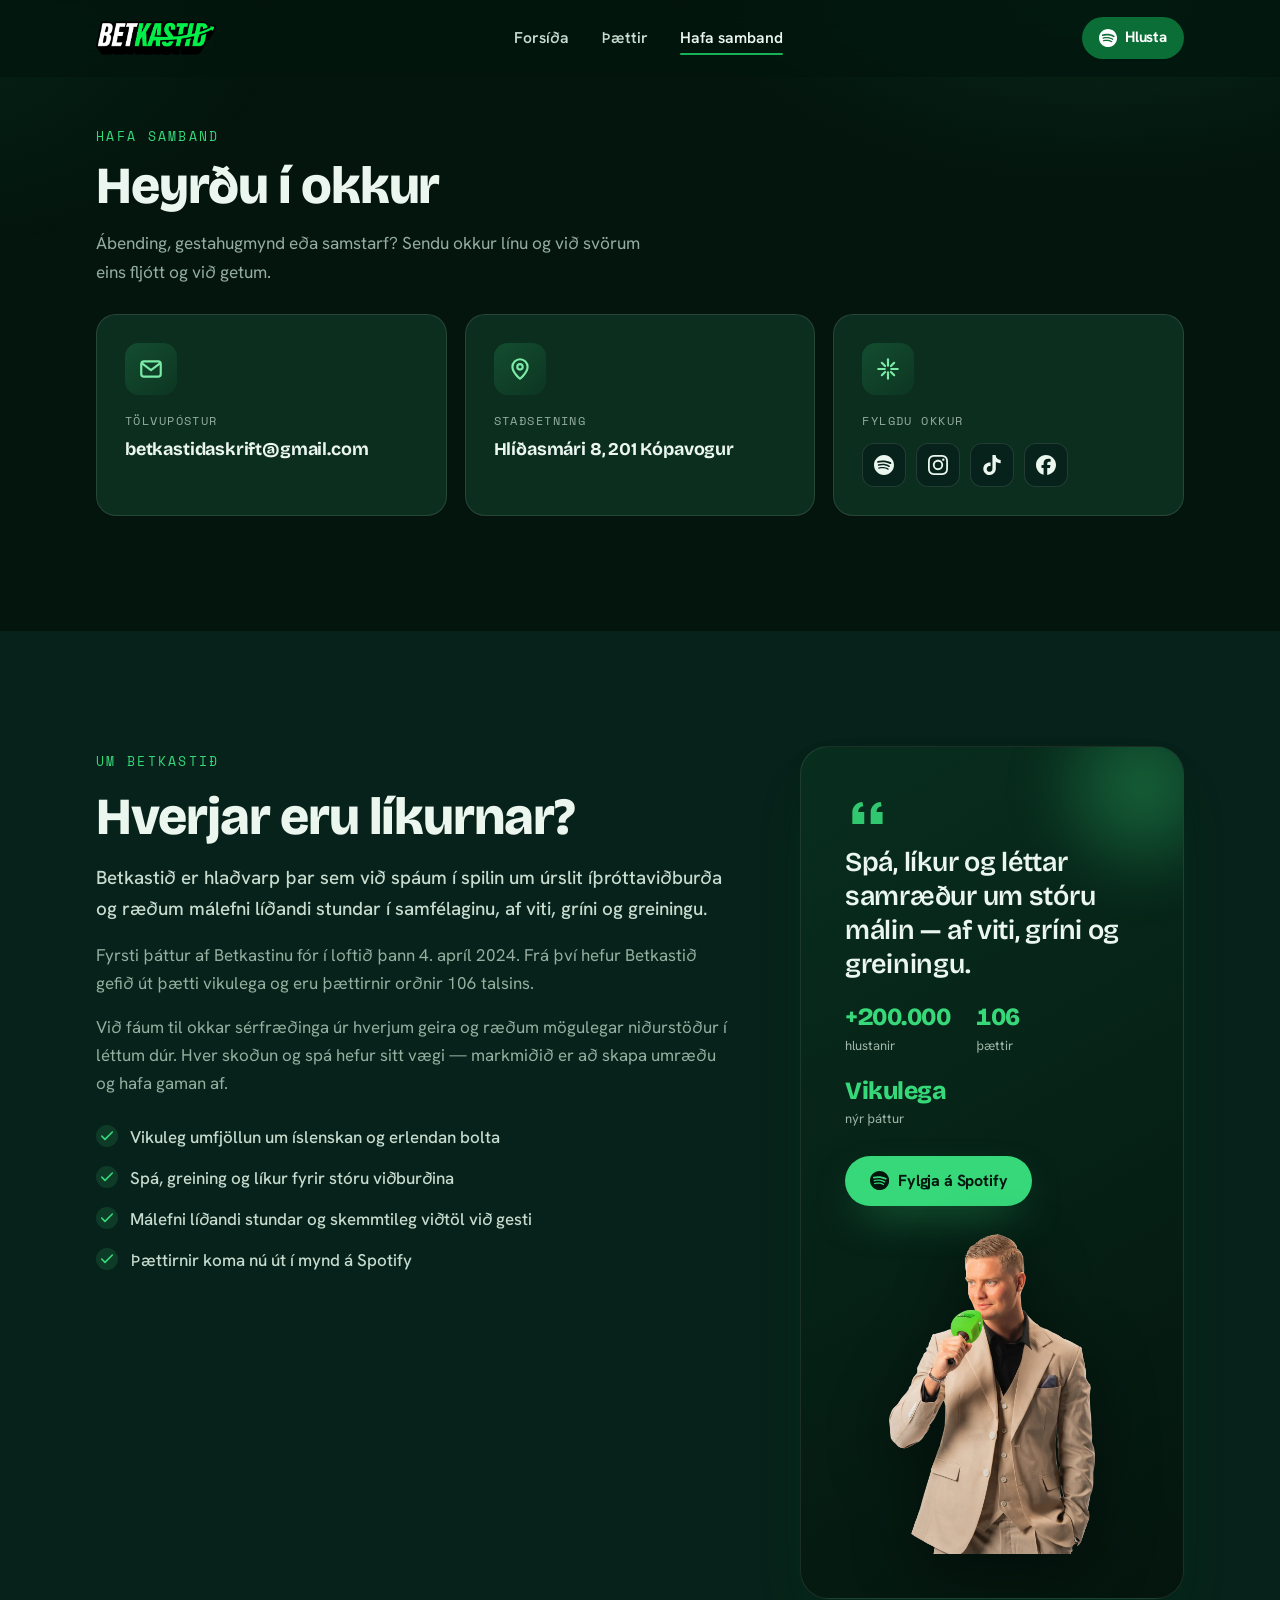
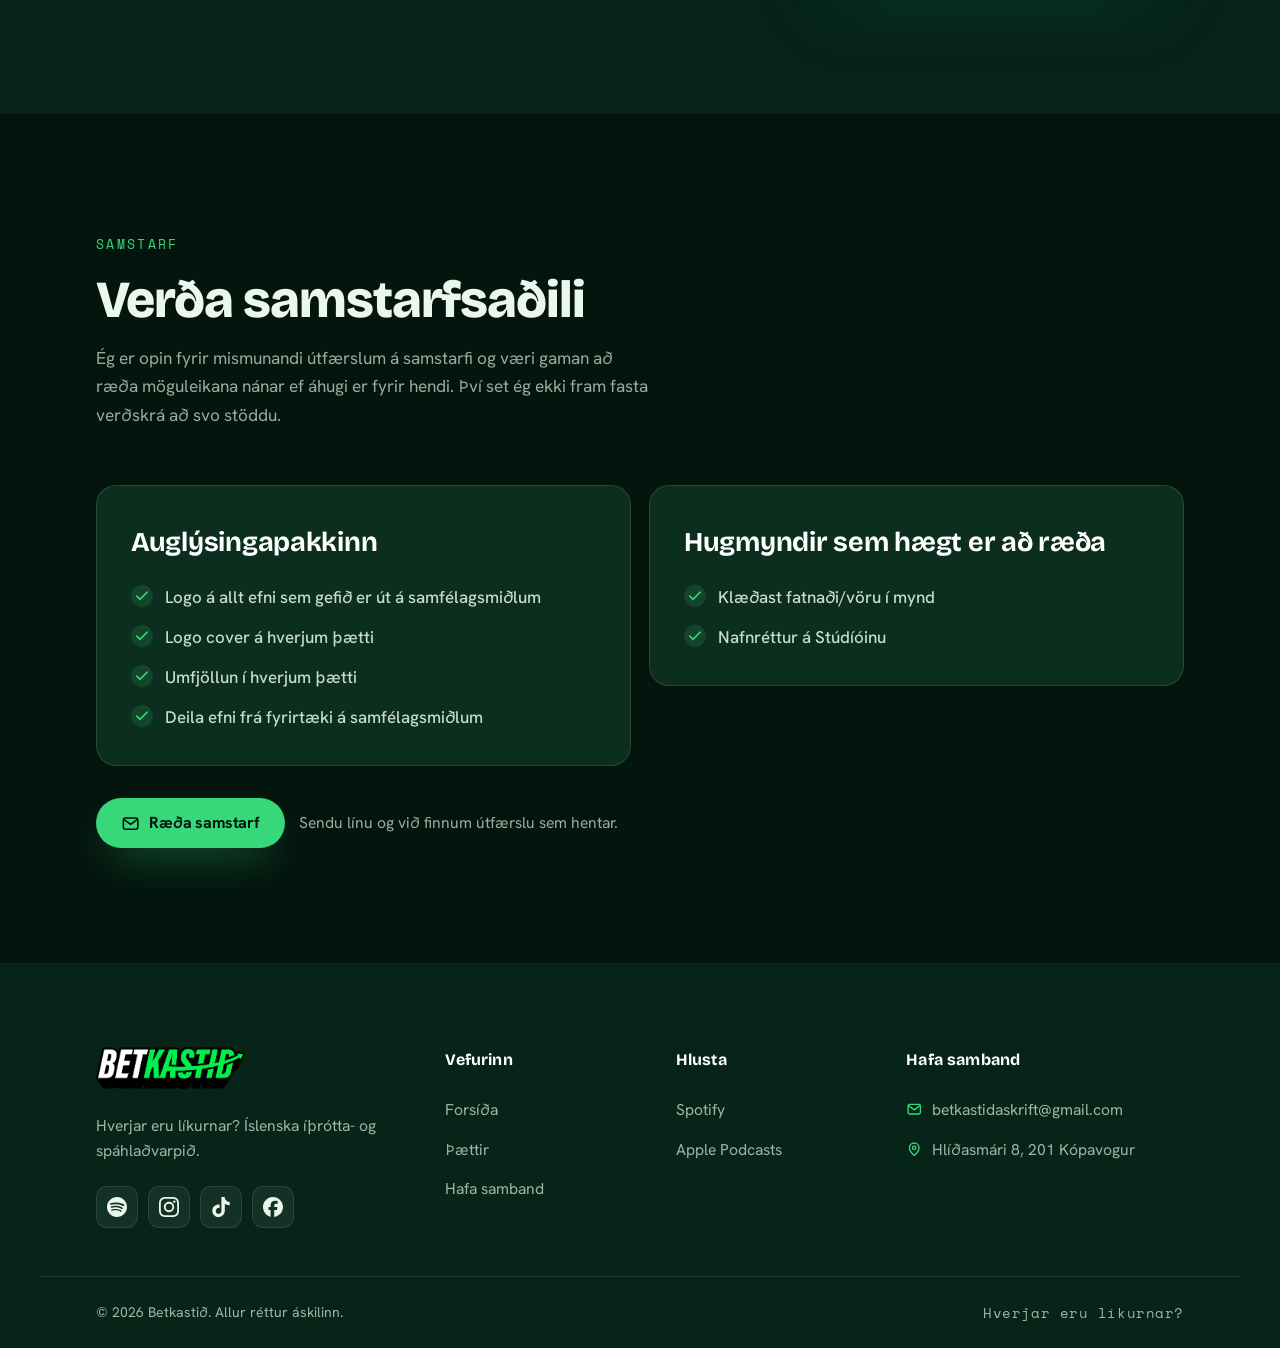
==== commit fc7788a7: "Tweak landing + add partnership packages to contact page - Ticker: pair every word with a coefficien" ====
--- a/hafa-samband.html
+++ b/hafa-samband.html
@@ -173,6 +173,44 @@
         </aside>
       </div>
     </section>
+
+    <!-- ============ SAMSTARF ============ -->
+    <section class="section" id="samstarf">
+      <div class="container">
+        <header class="section-head" data-reveal>
+          <p class="eyebrow">Samstarf</p>
+          <h2 class="section-title">Verða samstarfsaðili</h2>
+          <p class="section-sub">Ég er opin fyrir mismunandi útfærslum á samstarfi og væri gaman að ræða möguleikana nánar ef áhugi er fyrir hendi. Því set ég ekki fram fasta verðskrá að svo stöddu.</p>
+        </header>
+
+        <div class="package-grid">
+          <article class="package-card" data-reveal>
+            <h3 class="package-name">Auglýsingapakkinn</h3>
+            <ul class="package-list">
+              <li><svg class="ic" aria-hidden="true"><use href="#i-check"></use></svg> Logo á allt efni sem gefið er út á samfélagsmiðlum</li>
+              <li><svg class="ic" aria-hidden="true"><use href="#i-check"></use></svg> Logo cover á hverjum þætti</li>
+              <li><svg class="ic" aria-hidden="true"><use href="#i-check"></use></svg> Umfjöllun í hverjum þætti</li>
+              <li><svg class="ic" aria-hidden="true"><use href="#i-check"></use></svg> Deila efni frá fyrirtæki á samfélagsmiðlum</li>
+            </ul>
+          </article>
+          <article class="package-card" data-reveal>
+            <h3 class="package-name">Hugmyndir sem hægt er að ræða</h3>
+            <ul class="package-list">
+              <li><svg class="ic" aria-hidden="true"><use href="#i-check"></use></svg> Klæðast fatnaði/vöru í mynd</li>
+              <li><svg class="ic" aria-hidden="true"><use href="#i-check"></use></svg> Nafnréttur á Stúdíóinu</li>
+            </ul>
+          </article>
+        </div>
+
+        <div class="package-note" data-reveal>
+          <a class="btn btn-bright" href="mailto:betkastidaskrift@gmail.com">
+            <svg class="ic" aria-hidden="true"><use href="#i-mail"></use></svg>
+            Ræða samstarf
+          </a>
+          <span class="package-note-text">Sendu línu og við finnum útfærslu sem hentar.</span>
+        </div>
+      </div>
+    </section>
   </main>
 
   <!-- ============ FOOTER ============ -->
--- a/styles.css
+++ b/styles.css
@@ -422,7 +422,7 @@
 /* ---------- Stats ---------- */
 .stats { background: var(--emerald-950); color: var(--on-dark); }
 .stats-grid {
-  display: grid; grid-template-columns: repeat(4, 1fr);
+  display: grid; grid-template-columns: repeat(3, 1fr);
   gap: 1px;
 }
 .stat {
@@ -712,10 +712,6 @@
   .nav-toggle { display: inline-flex; }
   /* nav is taken out of flow here, so push the actions to the right edge */
   .header-actions { margin-left: auto; }
-  .stats-grid { grid-template-columns: repeat(2, 1fr); }
-  .stat:nth-child(2)::before { display: none; }
-  .stat:nth-child(3) { border-top: 1px solid rgba(234,246,238,.12); }
-  .stat:nth-child(4) { border-top: 1px solid rgba(234,246,238,.12); }
 }
 
 @media (max-width: 560px) {
@@ -726,6 +722,11 @@
   .header-actions .btn-sm { padding: 0 12px; }
   .hero-cta .btn { width: 100%; }
 
+  /* Three big stats stack into a single column */
+  .stats-grid { grid-template-columns: 1fr; }
+  .stat + .stat::before { display: none; }
+  .stat + .stat { border-top: 1px solid rgba(234,246,238,.12); }
+
   /* Episodes toolbar: search on its own line, the two dropdowns share the next
      row, and the Spotify CTA drops to a full-width button below them. */
   .ep-toolbar { gap: 10px; }
@@ -739,11 +740,7 @@
   .ep-detail-actions .btn { flex: 1 1 140px; }
 }
 
-@media (max-width: 380px) {
-  .stats-grid { grid-template-columns: 1fr; }
-  .stat::before, .stat:nth-child(3), .stat:nth-child(4) { border: 0 !important; }
-  .stat + .stat { border-top: 1px solid rgba(234,246,238,.12); }
-}
+/* (stats stacking is handled in the 560px breakpoint above) */
 
 /* ---------- Reduced motion ---------- */
 @media (prefers-reduced-motion: reduce) {
@@ -1228,6 +1225,29 @@
   .hero-cover-play .ic { width: 28px; height: 28px; }
 }
 
+/* Partnership packages (contact page) */
+.package-grid { display: grid; grid-template-columns: repeat(2, 1fr); gap: 18px; align-items: start; }
+.package-card {
+  background: var(--surface); border: 1.5px solid var(--line); border-radius: var(--radius);
+  padding: clamp(24px, 3vw, 34px); box-shadow: var(--shadow-sm);
+  transition: transform .2s var(--ease), box-shadow .25s var(--ease), border-color .2s var(--ease);
+}
+.package-card:hover { transform: translateY(-4px); box-shadow: var(--shadow-md); border-color: var(--green-300); }
+.package-name {
+  font-family: var(--font-display); font-weight: 700;
+  font-size: clamp(1.3rem, 1.1rem + 1vw, 1.7rem); letter-spacing: -.01em; color: #fff;
+}
+.package-list { margin-top: 18px; display: grid; gap: 12px; }
+.package-list li { display: flex; align-items: flex-start; gap: 12px; font-weight: 500; color: var(--ink-soft); }
+.package-list .ic {
+  width: 22px; height: 22px; flex: none; margin-top: 2px;
+  color: var(--green-400); stroke: var(--green-400); fill: none;
+  background: rgba(54,216,122,.14); border-radius: 50%; padding: 3px;
+}
+.package-note { margin-top: clamp(24px, 3vw, 32px); display: flex; flex-wrap: wrap; align-items: center; gap: 14px; }
+.package-note-text { color: var(--muted); font-size: .98rem; max-width: 52ch; }
+@media (max-width: 760px) { .package-grid { grid-template-columns: 1fr; } }
+
 /* ---------- Print ---------- */
 @media print {
   .site-header, .ticker, .nav-toggle, .player { display: none; }
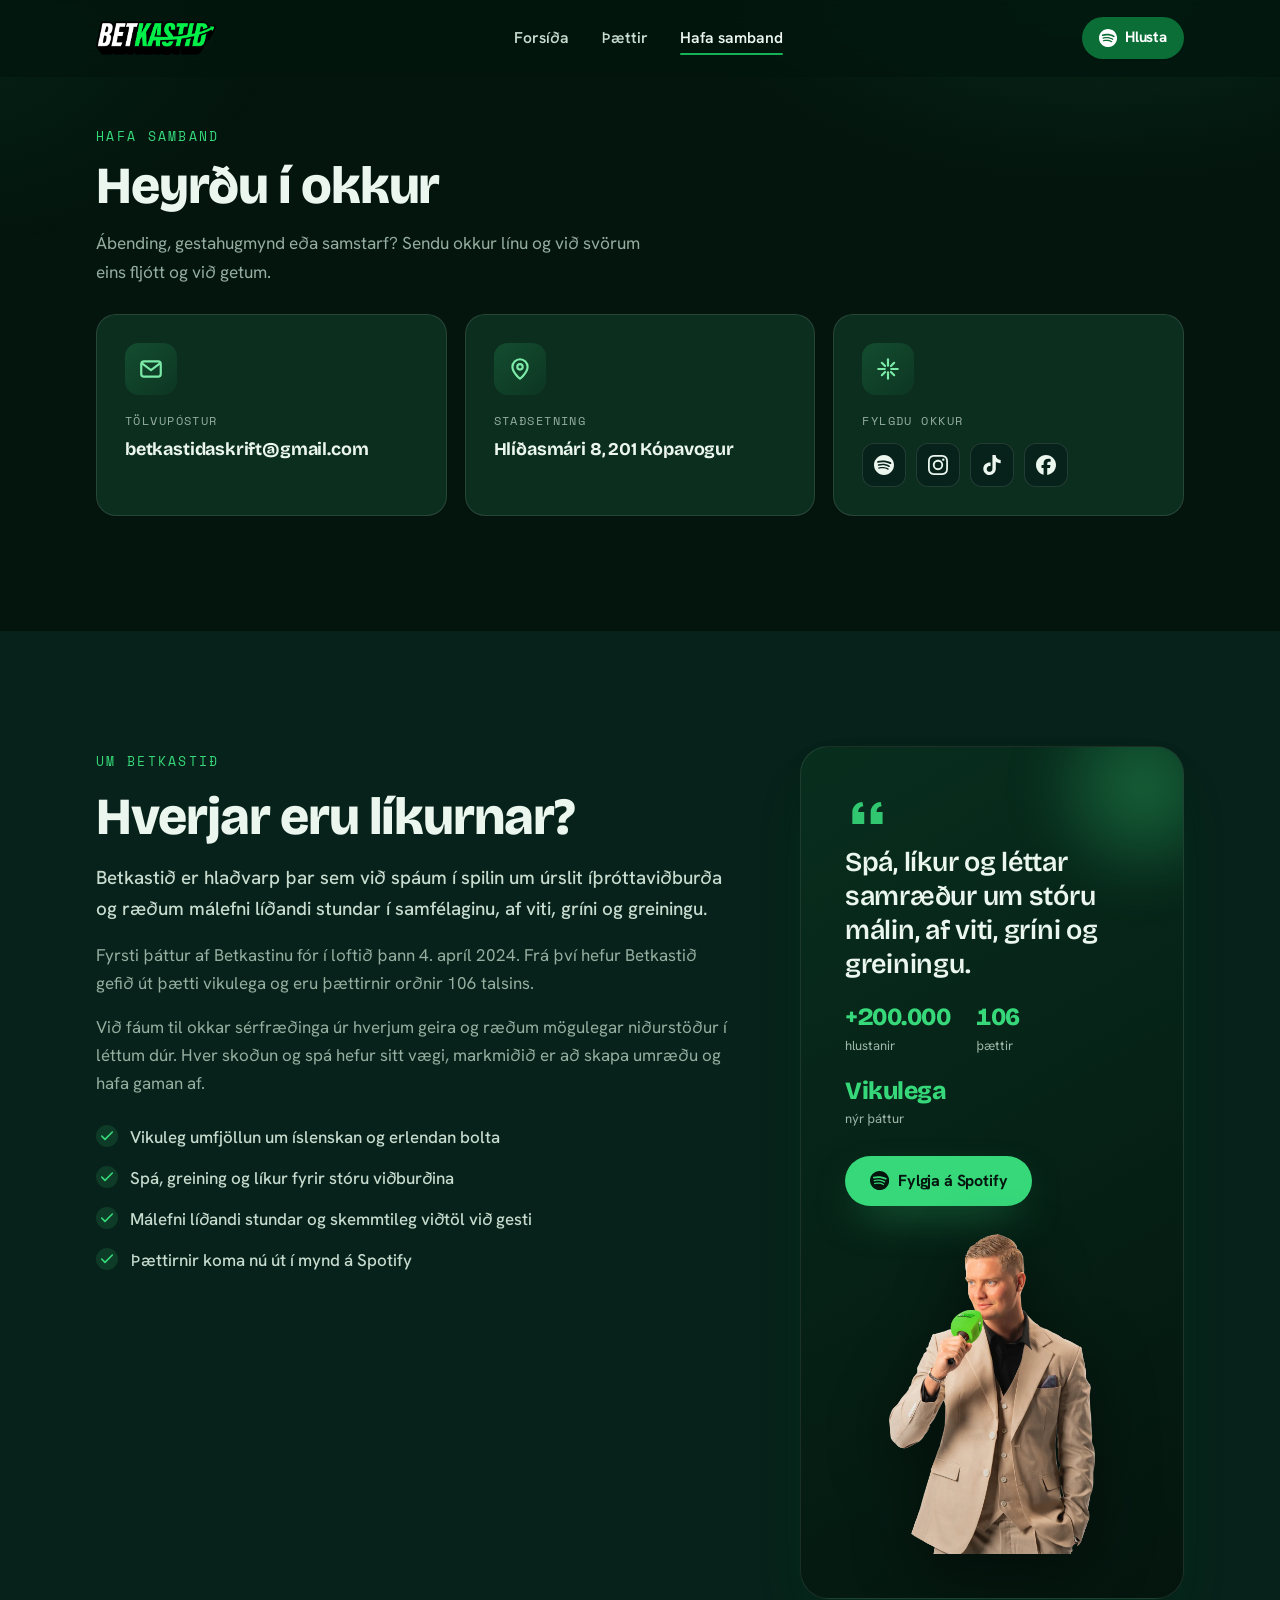
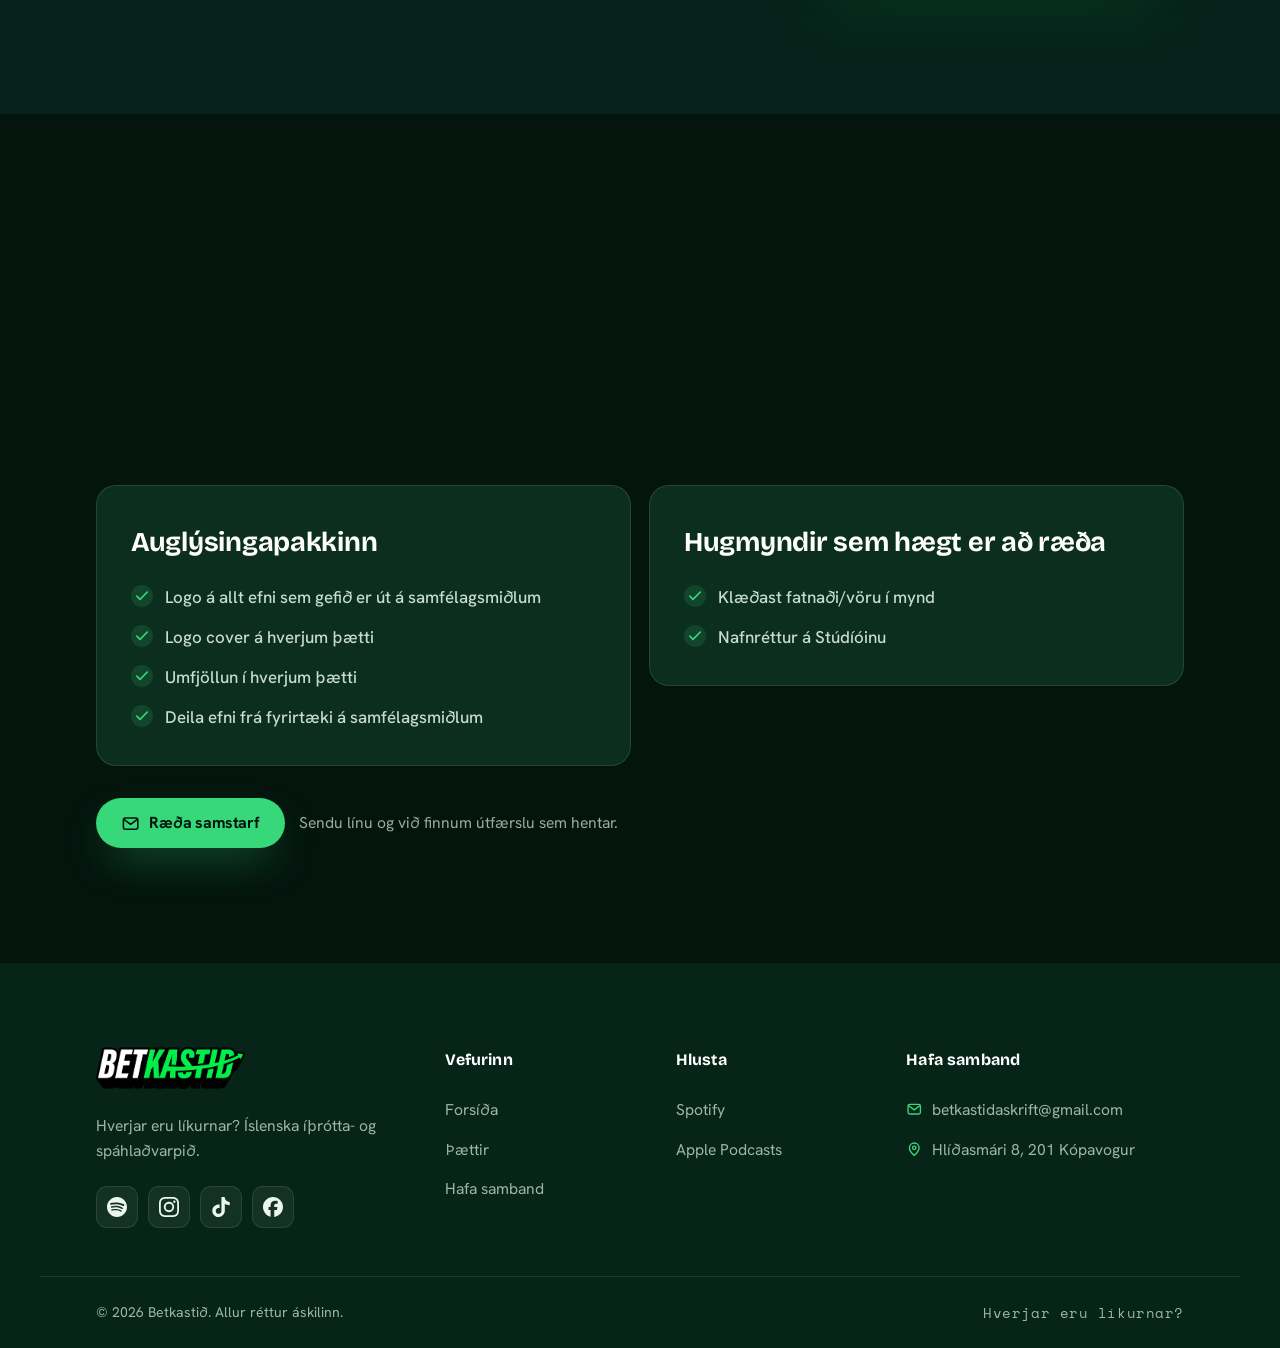
==== commit 10bb6238: "Shorten hero lead copy and remove em-dashes site-wide - Replace the long hero intro paragraph with a" ====
--- a/hafa-samband.html
+++ b/hafa-samband.html
@@ -146,7 +146,7 @@
           </p>
           <p>
             Við fáum til okkar sérfræðinga úr hverjum geira og ræðum mögulegar
-            niðurstöður í léttum dúr. Hver skoðun og spá hefur sitt vægi — markmiðið
+            niðurstöður í léttum dúr. Hver skoðun og spá hefur sitt vægi, markmiðið
             er að skapa umræðu og hafa gaman af.
           </p>
           <ul class="about-list">
@@ -159,7 +159,7 @@
 
         <aside class="about-panel" data-reveal>
           <svg class="quote-mark" aria-hidden="true"><use href="#i-quote"></use></svg>
-          <p class="about-quote">Spá, líkur og léttar samræður um stóru málin — af viti, gríni og greiningu.</p>
+          <p class="about-quote">Spá, líkur og léttar samræður um stóru málin, af viti, gríni og greiningu.</p>
           <div class="about-stats">
             <div><strong>+200.000</strong><span>hlustanir</span></div>
             <div><strong>106</strong><span>þættir</span></div>
--- a/styles.css
+++ b/styles.css
@@ -1,5 +1,5 @@
 /* =================================================================
-   Betkastið — landing page
+   Betkastið: landing page
    Aesthetic: editorial sports-book. Light base, deep-emerald drama,
    vivid green accents. Bricolage Grotesque / Hanken Grotesk / Space Mono.
    ================================================================= */
@@ -81,7 +81,7 @@
 /* Lock background scroll while the mobile menu is open. We pin the body with
    position:fixed instead of overflow:hidden, because iOS Safari ignores overflow
    on the body for scrolling AND it knocks position:fixed children out of the
-   viewport — that combination is what hid the open menu off-screen. The menu
+   viewport, that combination is what hid the open menu off-screen. The menu
    script stores the scroll position (as an inline top offset) and restores it. */
 html.nav-open body { position: fixed; left: 0; right: 0; width: 100%; }
 
@@ -167,6 +167,11 @@
   max-width: none;
   display: flex; align-items: flex-end; justify-content: space-between;
   gap: 24px; flex-wrap: wrap;
+}
+.section-head-center {
+  max-width: none;
+  margin-inline: auto;
+  text-align: center;
 }
 .section-title {
   font-family: var(--font-display);
@@ -784,7 +789,7 @@
 }
 
 /* =================================================================
-   Episode toolbar dropdowns (category + sort) — custom & themed
+   Episode toolbar dropdowns (category + sort): custom & themed
    ================================================================= */
 .ep-dd { position: relative; flex: none; }
 
@@ -1082,7 +1087,7 @@
 @media (max-width: 680px) { .ep-detail-art { width: 100%; max-width: 320px; } }
 
 /* =================================================================
-   Owner update — hero cover art, hero stat line, video, clips,
+   Owner update: hero cover art, hero stat line, video, clips,
    partners, and the contact-page about stats
    ================================================================= */
 
@@ -1132,59 +1137,219 @@
 }
 @media (prefers-reduced-motion: reduce) { .hero-cover { animation: none; } }
 
-/* Video */
-.video-frame {
-  position: relative; margin: 0;
+/* Screen-reader-only utility (used by the clip slideshow live region) */
+.visually-hidden {
+  position: absolute !important; width: 1px; height: 1px; margin: -1px; padding: 0;
+  border: 0; overflow: hidden; clip: rect(0 0 0 0); clip-path: inset(50%); white-space: nowrap;
+}
+
+/* ---------- Clip slideshow (Instagram) ----------
+   A cinematic, auto-advancing coverflow carousel of Instagram embeds.
+   Active slide centred; neighbours peeled back in 3D. Progressive: without
+   JS it degrades to a simple grid of links (see html:not(.js) rules). */
+.clipshow { position: relative; margin-top: 8px; }
+
+.clipshow-stage {
+  position: relative;
+  height: clamp(470px, 62vh, 540px);
+  perspective: 1700px;
+}
+.clipshow-stage::before { /* ambient brand glow behind the deck */
+  content: ""; position: absolute; left: 50%; top: 50%; z-index: 0;
+  width: min(92%, 560px); height: 72%; transform: translate(-50%, -50%);
+  background: radial-gradient(closest-side, rgba(23,178,87,.34), transparent 72%);
+  filter: blur(22px); pointer-events: none;
+}
+
+.clipshow-viewport {
+  position: absolute; inset: 0; margin: 0; padding: 0; list-style: none;
+  transform-style: preserve-3d;
+}
+
+.clipshow-slide {
+  position: absolute; top: 50%; left: 50%; margin: 0;
+  width: min(90vw, 360px); height: auto;
+  pointer-events: none;
+  transition: transform .6s var(--ease), opacity .55s var(--ease), filter .55s var(--ease);
+  will-change: transform, opacity;
+}
+.clipshow-slide[data-pos="active"] {
+  z-index: 6; opacity: 1; filter: none; pointer-events: auto;
+  transform: translate(-50%, -50%) scale(1) rotateY(0deg);
+}
+.clipshow-slide[data-pos="prev"] {
+  z-index: 4; opacity: .5; filter: brightness(.62) saturate(.85); cursor: pointer; pointer-events: auto;
+  transform: translate(-118%, -50%) scale(.8) rotateY(22deg);
+}
+.clipshow-slide[data-pos="next"] {
+  z-index: 4; opacity: .5; filter: brightness(.62) saturate(.85); cursor: pointer; pointer-events: auto;
+  transform: translate(18%, -50%) scale(.8) rotateY(-22deg);
+}
+.clipshow-slide[data-pos="far-prev"] {
+  z-index: 2; opacity: 0; transform: translate(-150%, -50%) scale(.62) rotateY(26deg);
+}
+.clipshow-slide[data-pos="far-next"] {
+  z-index: 2; opacity: 0; transform: translate(50%, -50%) scale(.62) rotateY(-26deg);
+}
+.clipshow-slide[data-pos="prev"]:hover,
+.clipshow-slide[data-pos="next"]:hover { opacity: .72; filter: brightness(.78) saturate(.95); }
+
+.clipshow-card {
+  position: relative; width: 100%; aspect-ratio: 4 / 5;
+  border-radius: 24px; overflow: hidden;
+  background: linear-gradient(160deg, var(--green-700), var(--emerald-950));
+  border: 1px solid var(--line-strong); box-shadow: var(--shadow-lg);
+}
+.clipshow-slide:nth-child(3n+2) .clipshow-card { background: linear-gradient(160deg, var(--green-600), #052B30); }
+.clipshow-slide:nth-child(3n)   .clipshow-card { background: linear-gradient(160deg, var(--green-500), #0A3322); }
+.clipshow-slide[data-pos="active"] .clipshow-card {
+  border-color: rgba(124,235,168,.42);
+  box-shadow: 0 30px 80px -24px rgba(0,0,0,.7), 0 0 0 1px rgba(124,235,168,.22), 0 0 60px -12px rgba(23,178,87,.5);
+}
+
+/* Media: blurred backdrop fills the frame, foreground media is letterboxed
+   so clips of any aspect ratio (9:16, 4:5, 1:1) sit cleanly inside it */
+.clipshow-bg {
+  position: absolute; inset: 0; z-index: 0;
+  background-size: cover; background-position: center;
+  filter: blur(26px) saturate(1.2) brightness(.62); transform: scale(1.2);
+}
+.clipshow-media {
+  position: absolute; inset: 0; z-index: 1; width: 100%; height: 100%;
+  object-fit: contain; display: block;
+}
+.clipshow-slide[data-pos="active"] .clipshow-media { cursor: pointer; }
+/* Neighbours are a preview only, clicks select the slide, not the media */
+.clipshow-slide:not([data-pos="active"]) .clipshow-media { pointer-events: none; }
+
+/* Media-type chip (video / photo) */
+.clipshow-chip {
+  position: absolute; left: 12px; top: 12px; z-index: 3;
+  width: 30px; height: 30px; border-radius: 999px; display: grid; place-items: center;
+  color: #fff; background: rgba(4,21,14,.55);
+  -webkit-backdrop-filter: blur(6px); backdrop-filter: blur(6px);
+  border: 1px solid rgba(234,246,238,.16);
+}
+.clipshow-chip .ic { width: 15px; height: 15px; }
+
+/* Buffering spinner (active video only) */
+.clipshow-spin {
+  position: absolute; left: 50%; top: 50%; z-index: 2; width: 34px; height: 34px; margin: -17px 0 0 -17px;
+  border-radius: 50%; border: 3px solid rgba(255,255,255,.25); border-top-color: #fff;
+  animation: clipshow-spin .8s linear infinite; opacity: 0; transition: opacity .2s var(--ease);
+  pointer-events: none;
+}
+@keyframes clipshow-spin { to { transform: rotate(360deg); } }
+.clipshow-slide.is-buffering[data-pos="active"] .clipshow-spin { opacity: 1; }
+
+/* Touch swipe layer (added by JS on coarse pointers only) */
+.clipshow-swipe { position: absolute; inset: 0; z-index: 8; touch-action: pan-y; }
+
+/* Arrows */
+.clipshow-arrow {
+  position: absolute; top: 50%; transform: translateY(-50%); z-index: 20;
+  width: 52px; height: 52px; border-radius: 50%; cursor: pointer;
+  border: 1px solid var(--line-strong); color: var(--ink);
+  background: rgba(7,34,26,.66); -webkit-backdrop-filter: blur(8px); backdrop-filter: blur(8px);
+  display: grid; place-items: center;
+  transition: background .2s var(--ease), border-color .2s var(--ease), transform .2s var(--ease), color .2s var(--ease);
+}
+.clipshow-arrow:hover { background: var(--green-700); border-color: var(--green-400); color: #fff; transform: translateY(-50%) scale(1.06); }
+.clipshow-arrow:active { transform: translateY(-50%) scale(.98); }
+.clipshow-arrow .ic { width: 22px; height: 22px; }
+.clipshow-arrow-prev { left: clamp(2px, 3vw, 26px); }
+.clipshow-arrow-prev .ic { transform: scaleX(-1); }
+.clipshow-arrow-next { right: clamp(2px, 3vw, 26px); }
+
+/* Controls */
+.clipshow-controls {
+  margin-top: clamp(20px, 3vw, 30px);
+  display: flex; align-items: center; justify-content: center; gap: 14px; flex-wrap: wrap;
+}
+.clipshow-play {
+  flex: none; width: 54px; height: 54px; border-radius: 50%; cursor: pointer;
+  border: 1.5px solid var(--line-strong); background: var(--surface); color: var(--ink);
+  display: grid; place-items: center;
+  transition: background .2s var(--ease), border-color .2s var(--ease), color .2s var(--ease), transform .18s var(--ease);
+}
+.clipshow-play:hover { background: var(--surface-2); border-color: var(--green-400); color: #fff; transform: translateY(-2px); }
+.clipshow-play .ic { width: 22px; height: 22px; }
+.clipshow-play .ic-play { margin-left: 2px; }
+.clipshow-play .ic-pause { display: none; }
+.clipshow-play.is-playing .ic-play { display: none; }
+.clipshow-play.is-playing .ic-pause { display: block; }
+
+.clipshow-mute {
+  flex: none; width: 48px; height: 48px; border-radius: 50%; cursor: pointer;
+  border: 1.5px solid var(--line-strong); background: var(--surface); color: var(--ink);
+  display: grid; place-items: center;
+  transition: background .2s var(--ease), border-color .2s var(--ease), color .2s var(--ease), transform .18s var(--ease);
+}
+.clipshow-mute:hover { background: var(--surface-2); border-color: var(--green-400); color: #fff; transform: translateY(-2px); }
+.clipshow-mute .ic { width: 20px; height: 20px; }
+.clipshow-mute .ic-sound { display: none; }
+.clipshow-mute.is-on { border-color: var(--green-500); color: var(--green-300); }
+.clipshow-mute.is-on .ic-muted { display: none; }
+.clipshow-mute.is-on .ic-sound { display: block; }
+
+.clipshow-progress {
+  position: relative; flex: 1 1 150px; max-width: 320px; height: 6px;
+  border-radius: 999px; background: var(--line); overflow: hidden;
+}
+.clipshow-progress-bar {
+  position: absolute; inset: 0; transform-origin: left center; transform: scaleX(0);
+  background: linear-gradient(90deg, var(--green-500), var(--green-300)); border-radius: 999px;
+}
+
+.clipshow-counter {
+  font-family: var(--font-mono); font-size: .9rem; letter-spacing: .04em;
+  display: inline-flex; align-items: baseline; gap: 6px; font-variant-numeric: tabular-nums; color: var(--ink-soft);
+}
+.clipshow-counter-sep { color: var(--green-700); }
+.clipshow-counter span:last-child { color: var(--muted); }
+
+.clipshow-open { flex: none; }
+
+/* Dots */
+.clipshow-dots { margin-top: 18px; display: flex; flex-wrap: wrap; justify-content: center; gap: 8px; }
+.clipshow-dot {
+  width: 9px; height: 9px; padding: 0; border: 0; border-radius: 999px; cursor: pointer;
+  background: var(--line-strong); transition: width .25s var(--ease), background .2s var(--ease);
+}
+.clipshow-dot:hover { background: var(--green-600); }
+.clipshow-dot[aria-current="true"] { width: 26px; background: var(--green-400); }
+
+/* ---------- Event video (Viðburðir, auto-loop highlight) ----------
+   Vertical "reel" card: portrait 9:16 clip, centered, capped so it reads
+   as a featured short rather than a full-bleed player. */
+.eventvideo {
+  position: relative;
+  width: 100%; max-width: 412px; margin-inline: auto;
+  aspect-ratio: 9 / 16;
   border-radius: var(--radius-lg); overflow: hidden;
-  border: 1px solid var(--line); background: var(--emerald-950);
-  box-shadow: var(--shadow-lg);
-}
-.video-el {
-  display: block; width: 100%; height: auto;
-  aspect-ratio: 16 / 9; object-fit: cover; background: var(--emerald-950);
-}
-
-/* Clips (link out to TikTok / Instagram) */
-.clip-grid { display: grid; grid-template-columns: repeat(4, 1fr); gap: 18px; }
-.clip-card {
-  position: relative; display: block; aspect-ratio: 9 / 16;
-  border-radius: var(--radius); overflow: hidden; color: #fff;
-  border: 1.5px solid var(--line); box-shadow: var(--shadow-sm);
-  background: linear-gradient(150deg, var(--green-700), var(--emerald-950));
-  transition: transform .2s var(--ease), box-shadow .25s var(--ease), border-color .2s var(--ease);
-}
-.clip-card.clip-2 { background: linear-gradient(150deg, var(--green-600), #052B30); }
-.clip-card.clip-3 { background: linear-gradient(150deg, var(--green-500), #0A3322); }
-.clip-card.clip-4 { background: linear-gradient(150deg, #1C8F5A, #03241C); }
-.clip-card:hover { transform: translateY(-5px); box-shadow: var(--shadow-md); border-color: var(--green-300); }
-.clip-thumb { position: absolute; inset: 0; width: 100%; height: 100%; object-fit: cover; object-position: center top; }
-.clip-card::after {
-  content: ""; position: absolute; inset: 0;
-  background: linear-gradient(to top, rgba(4,21,14,.85) 0%, rgba(4,21,14,.10) 44%, rgba(4,21,14,.34) 100%);
-}
-.clip-tag {
-  position: absolute; left: 12px; top: 12px; z-index: 2;
-  display: inline-flex; align-items: center; gap: 6px;
-  font-family: var(--font-mono); font-size: .66rem; letter-spacing: .1em; text-transform: uppercase;
-  color: #fff; background: rgba(4,21,14,.6); -webkit-backdrop-filter: blur(4px); backdrop-filter: blur(4px);
-  padding: 5px 9px; border-radius: 999px;
-}
-.clip-tag .ic { width: 13px; height: 13px; }
-.clip-play {
-  position: absolute; left: 50%; top: 50%; transform: translate(-50%, -50%) scale(.92);
-  z-index: 2; width: 56px; height: 56px; border-radius: 50%;
-  background: rgba(54,216,122,.92); color: var(--emerald-950);
-  display: flex; align-items: center; justify-content: center;
-  box-shadow: 0 10px 26px -8px rgba(54,216,122,.8);
-  opacity: .92; transition: transform .2s var(--ease), opacity .2s var(--ease);
-}
-.clip-play .ic { width: 24px; height: 24px; margin-left: 2px; }
-.clip-card:hover .clip-play { transform: translate(-50%, -50%) scale(1.04); opacity: 1; }
-.clip-cap {
-  position: absolute; left: 14px; right: 14px; bottom: 13px; z-index: 2;
-  font-family: var(--font-display); font-weight: 700; font-size: 1.02rem; line-height: 1.15; letter-spacing: -.01em;
-  text-shadow: 0 2px 14px rgba(0,0,0,.5);
-}
+  border: 1px solid var(--line-strong);
+  background: linear-gradient(160deg, var(--green-800), var(--emerald-950));
+  box-shadow: var(--shadow-lg), 0 0 0 1px rgba(234,246,238,.06);
+}
+.eventvideo-media {
+  position: absolute; inset: 0; z-index: 1;
+  width: 100%; height: 100%; object-fit: cover; display: block;
+}
+/* Tap-to-unmute toggle */
+.eventvideo-mute {
+  position: absolute; right: 16px; bottom: 16px; z-index: 3;
+  width: 48px; height: 48px; border-radius: 50%; cursor: pointer;
+  border: 1px solid var(--line-strong); color: var(--ink);
+  background: rgba(4,21,14,.6); -webkit-backdrop-filter: blur(8px); backdrop-filter: blur(8px);
+  display: grid; place-items: center;
+  transition: background .2s var(--ease), border-color .2s var(--ease), color .2s var(--ease), transform .18s var(--ease);
+}
+.eventvideo-mute:hover { background: var(--green-700); border-color: var(--green-400); color: #fff; transform: translateY(-2px); }
+.eventvideo-mute .ic { width: 20px; height: 20px; }
+.eventvideo-mute .ic-sound { display: none; }
+.eventvideo-mute.is-on { border-color: var(--green-500); color: var(--green-300); }
+.eventvideo-mute.is-on .ic-muted { display: none; }
+.eventvideo-mute.is-on .ic-sound { display: block; }
 
 /* Partners */
 .partner-grid { display: grid; grid-template-columns: repeat(5, 1fr); gap: 18px; align-items: center; }
@@ -1214,16 +1379,46 @@
 
 /* Responsive for the new sections */
 @media (max-width: 1000px) {
-  .clip-grid { grid-template-columns: repeat(2, 1fr); }
   .partner-grid { grid-template-columns: repeat(3, 1fr); }
 }
+@media (max-width: 720px) {
+  /* On phones the deck collapses to a single focused clip, neighbours slide
+     fully out and swipe/dots drive navigation. */
+  .clipshow-stage { height: clamp(430px, 64vh, 500px); perspective: none; }
+  .clipshow-slide { width: min(86vw, 330px); transition: transform .45s var(--ease), opacity .45s var(--ease); }
+  .clipshow-slide[data-pos="prev"]  { opacity: 0; transform: translate(-150%, -50%) scale(.82); }
+  .clipshow-slide[data-pos="next"]  { opacity: 0; transform: translate(50%, -50%) scale(.82); }
+  .clipshow-arrow { width: 44px; height: 44px; }
+  .clipshow-arrow .ic { width: 19px; height: 19px; }
+}
 @media (max-width: 560px) {
-  .clip-grid { gap: 12px; }
   .partner-grid { grid-template-columns: repeat(2, 1fr); }
   .hero-cover { width: min(86%, 360px); margin-inline: auto; }
   .hero-cover-play { width: 70px; height: 70px; }
   .hero-cover-play .ic { width: 28px; height: 28px; }
 }
+
+/* Reduced motion: kill 3D transitions + spinner (autoplay is off in JS too) */
+@media (prefers-reduced-motion: reduce) {
+  .clipshow-slide { transition: none; }
+  .clipshow-spin { animation: none; }
+}
+
+/* No-JS fallback: a plain, tappable grid of clip links */
+html:not(.js) .clipshow-stage { height: auto; perspective: none; }
+html:not(.js) .clipshow-stage::before { display: none; }
+html:not(.js) .clipshow-viewport {
+  position: static; transform: none; display: grid; gap: 14px;
+  grid-template-columns: repeat(auto-fill, minmax(150px, 1fr));
+}
+html:not(.js) .clipshow-slide {
+  position: static; width: auto; height: auto; pointer-events: auto;
+  transform: none !important; opacity: 1 !important; filter: none !important;
+}
+html:not(.js) .clipshow-spin { display: none; }
+html:not(.js) .clipshow-arrow,
+html:not(.js) .clipshow-controls,
+html:not(.js) .clipshow-dots { display: none; }
 
 /* Partnership packages (contact page) */
 .package-grid { display: grid; grid-template-columns: repeat(2, 1fr); gap: 18px; align-items: start; }
